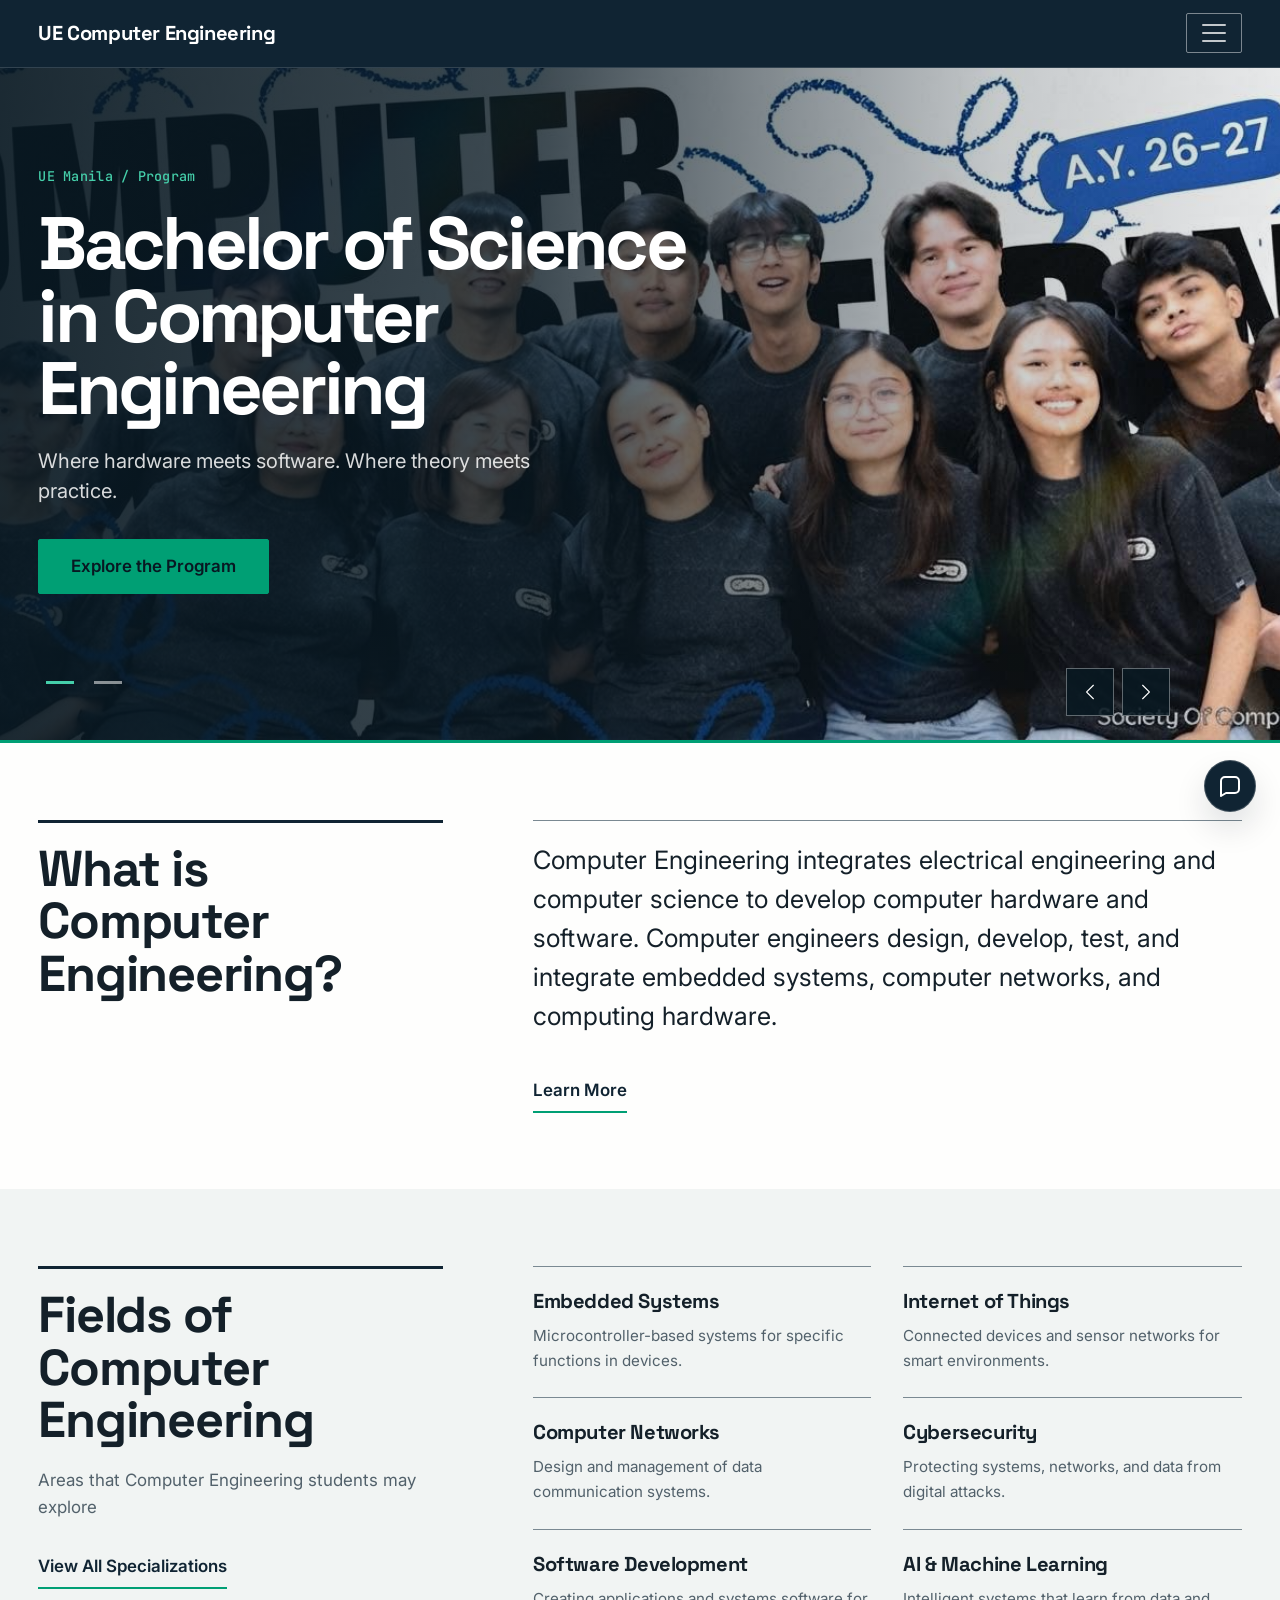
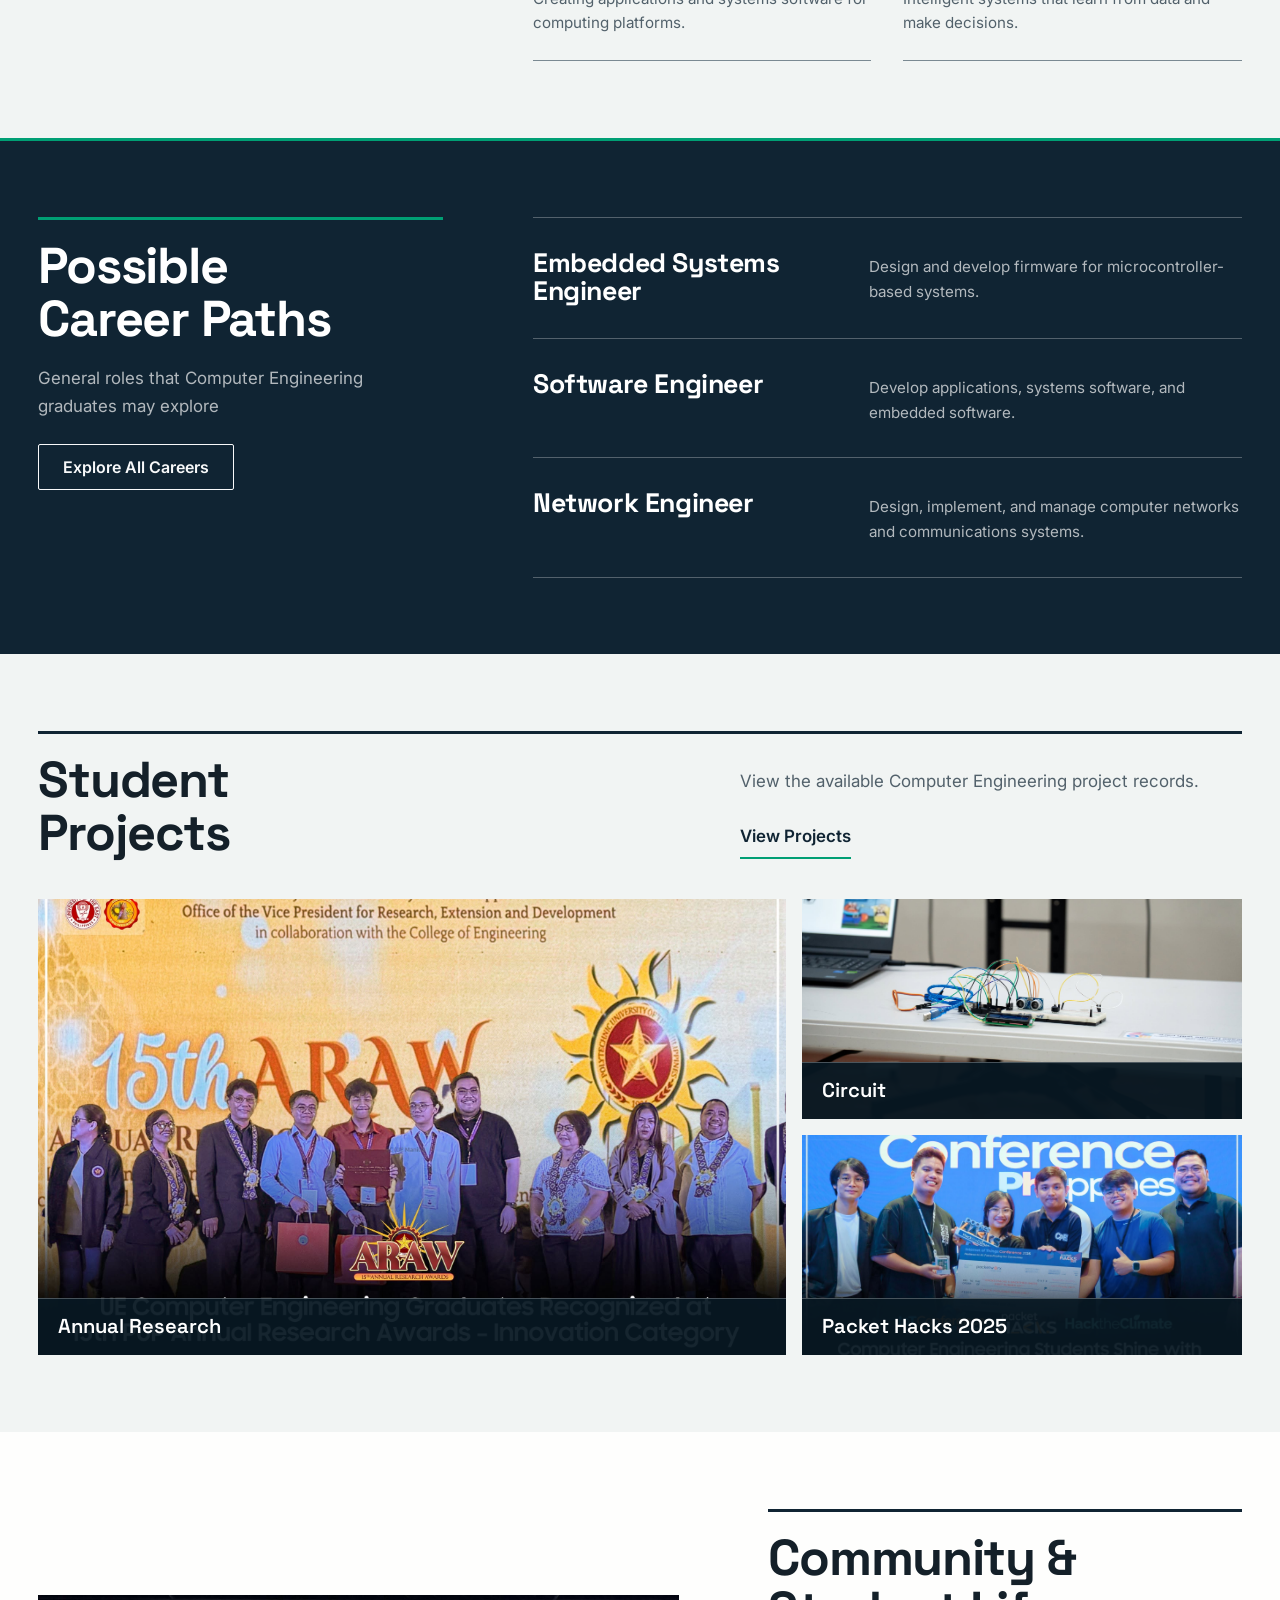
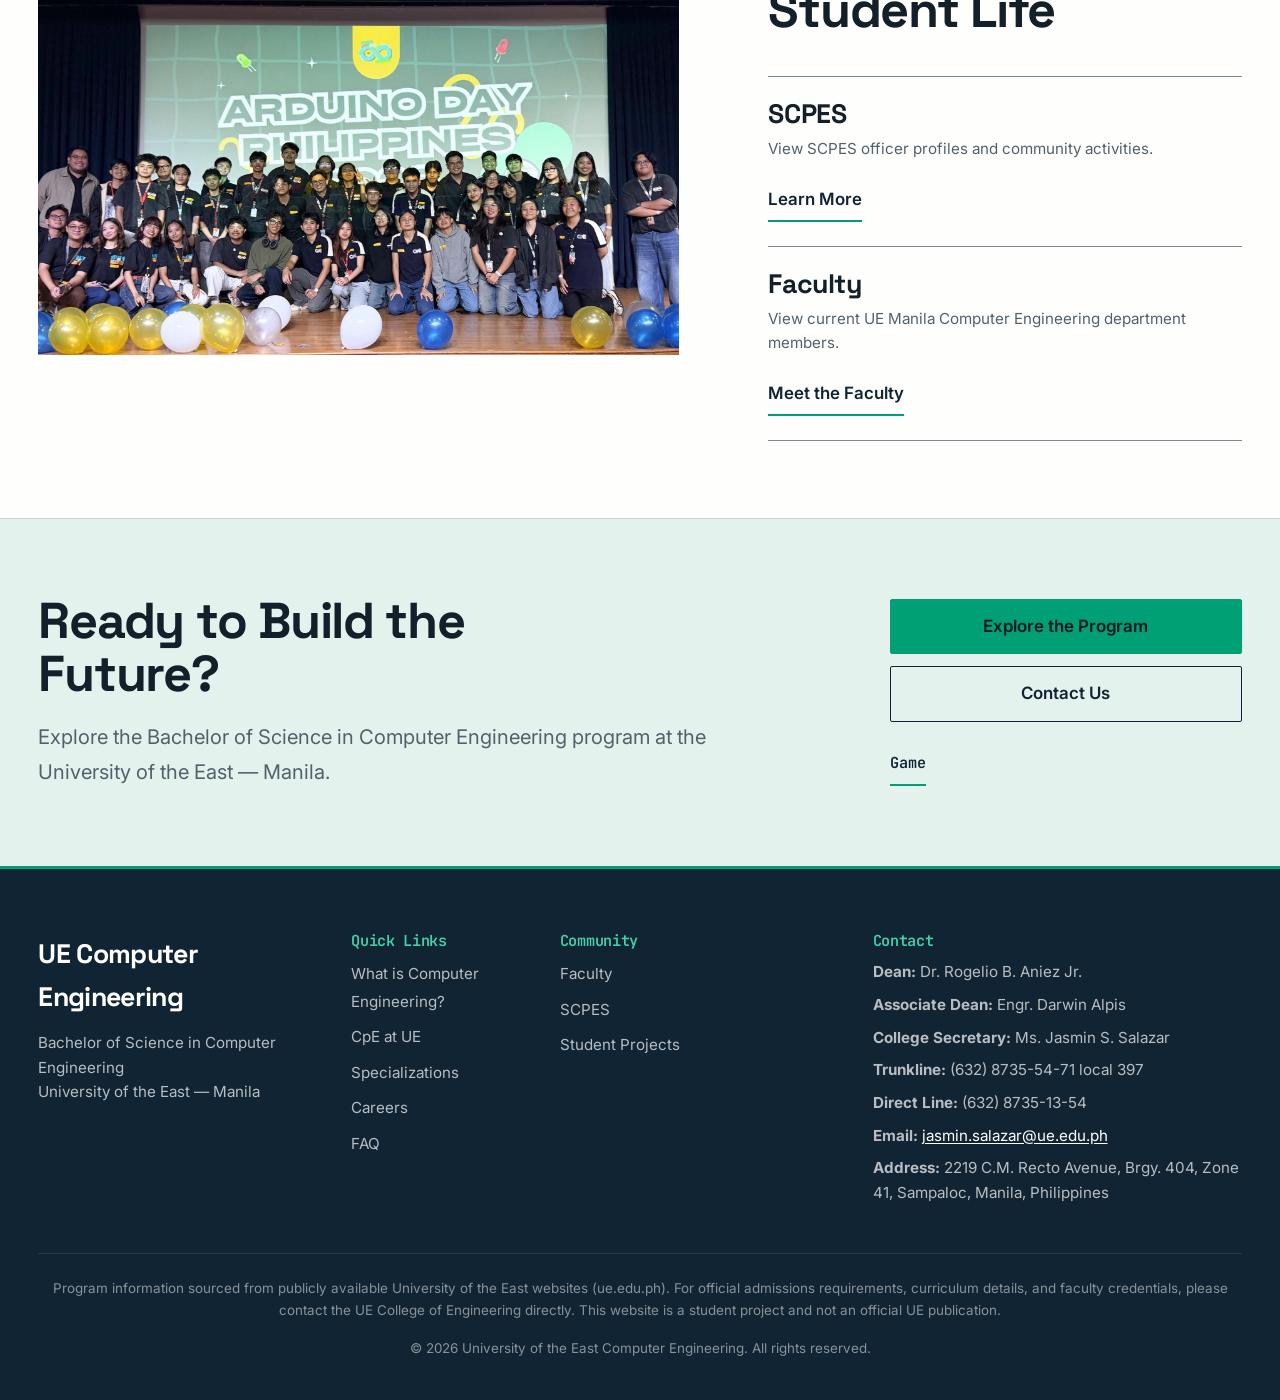
==== index.html @ d3c251cf "redesign homepage and refine visual system" ====
<!DOCTYPE html>
<html lang="en">
<head>
  <meta charset="UTF-8">
  <meta name="viewport" content="width=device-width, initial-scale=1.0">
  <meta name="description" content="Bachelor of Science in Computer Engineering website for the University of the East - Manila" data-i18n="meta.description">
  <title data-i18n="meta.title">UE Manila Computer Engineering</title>
  <link rel="preconnect" href="https://fonts.googleapis.com">
  <link rel="preconnect" href="https://fonts.gstatic.com" crossorigin>
  <link rel="preload" as="style" href="https://fonts.googleapis.com/css2?family=Inter:wght@400;500;600&family=JetBrains+Mono:wght@400;500&family=Space+Grotesk:wght@500;600;700&display=swap" onload="this.onload=null;this.rel='stylesheet'">
  <noscript><link rel="stylesheet" href="https://fonts.googleapis.com/css2?family=Inter:wght@400;500;600&family=JetBrains+Mono:wght@400;500&family=Space+Grotesk:wght@500;600;700&display=swap"></noscript>
  <link href="https://cdn.jsdelivr.net/npm/bootstrap@5.3.3/dist/css/bootstrap.min.css" rel="stylesheet" integrity="sha384-QWTKZyjpPEjISv5WaRU9OFeRpok6YctnYmDr5pNlyT2bRjXh0JMhjY6hW+ALEwIH" crossorigin="anonymous">
  <link rel="stylesheet" href="Assets/css/variables.css">
  <link rel="stylesheet" href="Assets/css/main.css">
  <link rel="stylesheet" href="Assets/css/assistant.css">
</head>
<body class="page-home">
  <a href="#home-overview" class="skip-link" data-i18n="skip.main">Skip to main content</a>

  <!-- Navbar -->
  <nav class="navbar navbar-expand-xxl" aria-label="Main navigation" data-i18n-aria-label="a11y.mainNav">
    <div class="container-custom">
      <a class="navbar-brand" href="index.html" data-i18n="brand.name">UE Computer Engineering</a>

      <button class="navbar-toggler" type="button" data-bs-toggle="collapse" data-bs-target="#navbarNav" aria-controls="navbarNav" aria-expanded="false" aria-label="Toggle navigation" data-i18n-aria-label="a11y.toggleNav">
        <span class="navbar-toggler-icon"></span>
      </button>

      <div class="collapse navbar-collapse" id="navbarNav">
        <button class="navbar-drawer-close" type="button" data-i18n="a11y.closeNav">Close menu</button>
        <ul class="navbar-nav me-auto mb-2 mb-xxl-0">
          <li class="nav-item"><a class="nav-link active" href="index.html" data-i18n="nav.home">Home</a></li>
          <li class="nav-item dropdown">
            <a class="nav-link dropdown-toggle" href="#" role="button" data-bs-toggle="dropdown" aria-expanded="false" data-i18n="nav.about">About CpE</a>
            <ul class="dropdown-menu">
              <li><a class="dropdown-item" href="what-is-cpe.html" data-i18n="nav.whatIs">What is Computer Engineering?</a></li>
              <li><a class="dropdown-item" href="what-is-cpe.html#hardware-software" data-i18n="nav.hardwareSoftware">Hardware &amp; Software</a></li>
              <li><a class="dropdown-item" href="what-is-cpe.html#major-fields" data-i18n="nav.majorFields">Major Fields</a></li>
              <li><a class="dropdown-item" href="what-is-cpe.html#why-matters" data-i18n="nav.whyMatters">Why It Matters</a></li>
            </ul>
          </li>
          <li class="nav-item dropdown">
            <a class="nav-link dropdown-toggle" href="#" role="button" data-bs-toggle="dropdown" aria-expanded="false" data-i18n="nav.cpeAtUe">CpE at UE</a>
            <ul class="dropdown-menu">
              <li><a class="dropdown-item" href="cpe-at-ue.html" data-i18n="nav.overview">Program Overview</a></li>
            </ul>
          </li>
          <li class="nav-item"><a class="nav-link" href="specializations.html" data-i18n="nav.specializations">Specializations</a></li>
          <li class="nav-item"><a class="nav-link" href="careers.html" data-i18n="nav.careers">Careers</a></li>
          <li class="nav-item dropdown">
            <a class="nav-link dropdown-toggle" href="#" role="button" data-bs-toggle="dropdown" aria-expanded="false" data-i18n="nav.community">Community</a>
            <ul class="dropdown-menu">
              <li><a class="dropdown-item" href="faculty.html" data-i18n="nav.faculty">Faculty</a></li>
              <li><a class="dropdown-item" href="scpes.html" data-i18n="nav.scpes">SCPES</a></li>
              <li><a class="dropdown-item" href="projects.html" data-i18n="nav.projects">Student Projects</a></li>
            </ul>
          </li>
          <li class="nav-item"><a class="nav-link" href="faq.html" data-i18n="nav.faq">FAQ</a></li>
          <li class="nav-item"><a class="nav-link" href="contact.html" data-i18n="nav.contact">Contact</a></li>
          <li class="nav-item"><a class="nav-link" href="game.html" data-i18n="nav.game">Game</a></li>
        </ul>

        <div class="dropdown language-selector">
          <button class="btn btn-link nav-link dropdown-toggle" type="button" data-bs-toggle="dropdown" aria-expanded="false" aria-label="Select language" data-i18n-aria-label="a11y.selectLanguage">
            <span data-i18n="lang.current">English</span>
          </button>
          <ul class="dropdown-menu dropdown-menu-end">
            <li><a class="dropdown-item" href="#" data-lang="en" data-i18n="lang.english">English</a></li>
            <li><a class="dropdown-item" href="#" data-lang="fil" data-i18n="lang.filipino">Filipino</a></li>
          </ul>
        </div>
      </div>
    </div>
  </nav>

  <div class="navbar-drawer-backdrop" aria-hidden="true"></div>

  <main id="main-content">
  <!-- Hero Carousel -->
  <section class="hero-carousel" aria-label="Hero carousel" data-i18n-aria-label="a11y.heroCarousel">
    <div id="heroCarousel" class="carousel slide" data-bs-interval="false">
      <div class="carousel-indicators">
        <button type="button" data-bs-target="#heroCarousel" data-bs-slide-to="0" class="active" aria-current="true" aria-label="Slide 1" data-i18n-aria-label="a11y.slide1"></button>
        <button type="button" data-bs-target="#heroCarousel" data-bs-slide-to="1" aria-label="Slide 2" data-i18n-aria-label="a11y.slide2"></button>
      </div>
      <div class="carousel-inner">
        <!-- Slide 1 -->
        <div class="carousel-item active">
          <div class="hero-slide hero-slide-1">
            <div class="carousel-caption">
              <p class="home-hero-label" data-i18n="home.hero.slide1.label">UE Manila / Program</p>
              <h1 data-i18n="hero.slide1.title">Bachelor of Science in Computer Engineering</h1>
              <p class="lead" data-i18n="hero.slide1.tagline">Where hardware meets software. Where theory meets practice.</p>
              <a href="cpe-at-ue.html" class="btn btn-primary btn-lg" data-i18n="hero.slide1.cta">Explore the Program</a>
            </div>
          </div>
        </div>
        <!-- Slide 2 -->
        <div class="carousel-item">
          <div class="hero-slide hero-slide-2">
            <div class="carousel-caption">
              <p class="home-hero-label" data-i18n="home.hero.slide2.label">Student Work / Engineering</p>
              <h2 data-i18n="hero.slide2.title">Design. Build. Innovate.</h2>
              <p class="lead" data-i18n="hero.slide2.tagline">Real projects. Real engineering. Real impact.</p>
              <a href="projects.html" class="btn btn-primary btn-lg" data-i18n="hero.slide2.cta">View Student Work</a>
            </div>
          </div>
        </div>
      </div>
      <button class="carousel-control-prev" type="button" data-bs-target="#heroCarousel" data-bs-slide="prev" aria-label="Previous slide" data-i18n-aria-label="a11y.previousSlide">
        <span class="carousel-control-prev-icon" aria-hidden="true"></span>
      </button>
      <button class="carousel-control-next" type="button" data-bs-target="#heroCarousel" data-bs-slide="next" aria-label="Next slide" data-i18n-aria-label="a11y.nextSlide">
        <span class="carousel-control-next-icon" aria-hidden="true"></span>
      </button>
    </div>
  </section>

    <!-- Introduction -->
    <section class="section home-intro" id="home-overview">
      <div class="container-custom">
        <div class="home-editorial-split">
          <header class="home-section-heading">
            <h2 data-i18n="intro.whatIs.title">What is Computer Engineering?</h2>
          </header>
          <div class="home-intro-copy">
            <p class="lead" data-i18n="intro.whatIs.desc">Computer Engineering integrates electrical engineering and computer science to develop computer hardware and software. Computer engineers design, develop, test, and integrate embedded systems, computer networks, and computing hardware.</p>
            <a href="what-is-cpe.html" class="home-text-link" data-i18n="intro.whatIs.cta">Learn More</a>
          </div>
        </div>
      </div>
    </section>

    <!-- Specializations Preview -->
    <section class="section home-fields section-alt">
      <div class="container-custom">
        <div class="home-editorial-split">
          <header class="home-section-heading">
            <h2 data-i18n="specializations.title">Fields of Computer Engineering</h2>
            <p data-i18n="specializations.subtitle">Areas that Computer Engineering students may explore</p>
            <a href="specializations.html" class="home-text-link" data-i18n="specializations.cta">View All Specializations</a>
          </header>
          <div class="home-field-list">
            <article class="home-field">
              <h3 data-i18n="specializations.item1.title">Embedded Systems</h3>
              <p data-i18n="specializations.item1.desc">Microcontroller-based systems for specific functions in devices.</p>
            </article>
            <article class="home-field">
              <h3 data-i18n="specializations.item2.title">Internet of Things</h3>
              <p data-i18n="specializations.item2.desc">Connected devices and sensor networks for smart environments.</p>
            </article>
            <article class="home-field">
              <h3 data-i18n="specializations.item3.title">Computer Networks</h3>
              <p data-i18n="specializations.item3.desc">Design and management of data communication systems.</p>
            </article>
            <article class="home-field">
              <h3 data-i18n="specializations.item4.title">Cybersecurity</h3>
              <p data-i18n="specializations.item4.desc">Protecting systems, networks, and data from digital attacks.</p>
            </article>
            <article class="home-field">
              <h3 data-i18n="specializations.item5.title">Software Development</h3>
              <p data-i18n="specializations.item5.desc">Creating applications and systems software for computing platforms.</p>
            </article>
            <article class="home-field">
              <h3 data-i18n="specializations.item6.title">AI &amp; Machine Learning</h3>
              <p data-i18n="specializations.item6.desc">Intelligent systems that learn from data and make decisions.</p>
            </article>
          </div>
        </div>
      </div>
    </section>

    <!-- Career Outcomes Preview -->
    <section class="section home-careers">
      <div class="container-custom">
        <div class="home-editorial-split">
          <header class="home-section-heading">
            <h2 data-i18n="careers.title">Possible Career Paths</h2>
            <p data-i18n="careers.subtitle">General roles that Computer Engineering graduates may explore</p>
            <a href="careers.html" class="btn btn-outline-light" data-i18n="careers.cta">Explore All Careers</a>
          </header>
          <div class="home-career-list">
            <article class="home-career">
              <h3 data-i18n="careers.item1.title">Embedded Systems Engineer</h3>
              <p data-i18n="careers.item1.desc">Design and develop firmware for microcontroller-based systems.</p>
            </article>
            <article class="home-career">
              <h3 data-i18n="careers.item2.title">Software Engineer</h3>
              <p data-i18n="careers.item2.desc">Develop applications, systems software, and embedded software.</p>
            </article>
            <article class="home-career">
              <h3 data-i18n="careers.item3.title">Network Engineer</h3>
              <p data-i18n="careers.item3.desc">Design, implement, and manage computer networks and communications systems.</p>
            </article>
          </div>
        </div>
      </div>
    </section>

    <!-- Project Preview -->
    <section class="section home-projects section-alt">
      <div class="container-custom">
        <header class="home-projects-heading">
          <h2 data-i18n="community.projects.title">Student Projects</h2>
          <div>
            <p data-i18n="community.projects.desc">View the available Computer Engineering project records.</p>
            <a href="projects.html" class="home-text-link" data-i18n="community.projects.cta">View Projects</a>
          </div>
        </header>
        <div class="home-project-grid">
          <a class="home-project home-project--lead" href="projects.html">
            <img src="Assets/images/project-and-achievements/annual-research.jpg" alt="" loading="lazy">
            <span data-i18n="projects.annual-research.title">Annual Research</span>
          </a>
          <a class="home-project" href="projects.html">
            <img src="Assets/images/project-and-achievements/circuit.jpg" alt="" loading="lazy">
            <span data-i18n="projects.circuit.title">Circuit</span>
          </a>
          <a class="home-project" href="projects.html">
            <img src="Assets/images/project-and-achievements/packet-hacks-2025.jpg" alt="" loading="lazy">
            <span data-i18n="projects.packet-hacks.title">Packet Hacks 2025</span>
          </a>
        </div>
      </div>
    </section>

    <!-- Community Spotlight -->
    <section class="section home-community">
      <div class="container-custom">
        <div class="home-community-grid">
          <figure class="home-community-image">
            <img src="Assets/images/scpes/arduino-day.jpg" alt="SCPES students at Arduino Day Philippines" loading="lazy" decoding="async">
          </figure>
          <div class="home-community-content">
            <h2 data-i18n="community.title">Community &amp; Student Life</h2>
            <div class="home-community-links">
              <article>
                <h3 data-i18n="community.scpes.title">SCPES</h3>
                <p data-i18n="community.scpes.desc">View SCPES officer profiles and community activities.</p>
                <a href="scpes.html" class="home-text-link" data-i18n="community.scpes.cta">Learn More</a>
              </article>
              <article>
                <h3 data-i18n="community.faculty.title">Faculty</h3>
                <p data-i18n="community.faculty.desc">View current UE Manila Computer Engineering department members.</p>
                <a href="faculty.html" class="home-text-link" data-i18n="community.faculty.cta">Meet the Faculty</a>
              </article>
            </div>
          </div>
        </div>
      </div>
    </section>

    <!-- CTA Banner -->
    <section class="section home-cta">
      <div class="container-custom home-cta-grid">
        <div>
          <h2 data-i18n="cta.title">Ready to Build the Future?</h2>
          <p class="lead" data-i18n="cta.desc">Explore the Bachelor of Science in Computer Engineering program at the University of the East — Manila.</p>
        </div>
        <div class="home-cta-actions">
          <a href="cpe-at-ue.html" class="btn btn-primary btn-lg" data-i18n="cta.program">Explore the Program</a>
          <a href="contact.html" class="btn btn-outline-primary btn-lg" data-i18n="cta.contact">Contact Us</a>
          <a href="game.html" class="home-utility-link" data-i18n="nav.game">Game</a>
        </div>
      </div>
    </section>
  </main>

  <!-- Footer -->
  <footer class="site-footer">
    <div class="container-custom">
      <div class="row g-5">
        <div class="col-lg-3 col-md-6">
          <p class="footer-brand" data-i18n="brand.name">UE Computer Engineering</p>
          <p class="footer-tagline">
            <span data-i18n="footer.tagline">Bachelor of Science in Computer Engineering</span>
            <br>
            <span data-i18n="footer.university">University of the East — Manila</span>
          </p>
        </div>
        <div class="col-lg-2 col-md-6">
          <h2 class="footer-heading" data-i18n="footer.quickLinks">Quick Links</h2>
          <ul class="footer-links">
            <li><a href="what-is-cpe.html" data-i18n="nav.whatIs">What is Computer Engineering?</a></li>
            <li><a href="cpe-at-ue.html" data-i18n="nav.cpeAtUe">CpE at UE</a></li>
            <li><a href="specializations.html" data-i18n="nav.specializations">Specializations</a></li>
            <li><a href="careers.html" data-i18n="nav.careers">Careers</a></li>
            <li><a href="faq.html" data-i18n="nav.faq">FAQ</a></li>
          </ul>
        </div>
        <div class="col-lg-3 col-md-6">
          <h2 class="footer-heading" data-i18n="footer.community">Community</h2>
          <ul class="footer-links">
            <li><a href="faculty.html" data-i18n="nav.faculty">Faculty</a></li>
            <li><a href="scpes.html" data-i18n="nav.scpes">SCPES</a></li>
            <li><a href="projects.html" data-i18n="nav.projects">Student Projects</a></li>
          </ul>
        </div>
        <div class="col-lg-4 col-md-6">
          <h2 class="footer-heading" data-i18n="footer.contact">Contact</h2>
          <address class="footer-contact">
            <p><strong data-i18n="footer.dean">Dean:</strong> Dr. Rogelio B. Aniez Jr.</p>
            <p><strong data-i18n="footer.assocDean">Associate Dean:</strong> Engr. Darwin Alpis</p>
            <p><strong data-i18n="footer.secretary">College Secretary:</strong> Ms. Jasmin S. Salazar</p>
            <p><strong data-i18n="footer.trunkline">Trunkline:</strong> (632) 8735-54-71 local 397</p>
            <p><strong data-i18n="footer.directLine">Direct Line:</strong> (632) 8735-13-54</p>
            <p><strong data-i18n="footer.email">Email:</strong> <a href="mailto:jasmin.salazar@ue.edu.ph">jasmin.salazar@ue.edu.ph</a></p>
            <p><strong data-i18n="footer.address">Address:</strong> 2219 C.M. Recto Avenue, Brgy. 404, Zone 41, Sampaloc, Manila, Philippines</p>
          </address>
        </div>
      </div>
      <div class="footer-bottom">
        <p data-i18n="footer.disclaimer">Program information sourced from publicly available University of the East websites (ue.edu.ph). For official admissions requirements, curriculum details, and faculty credentials, please contact the UE College of Engineering directly. This website is a student project and not an official UE publication.</p>
        <p data-i18n="footer.copyright">&copy; 2026 University of the East Computer Engineering. All rights reserved.</p>
      </div>
    </div>
  </footer>

  <button class="scroll-top" type="button" aria-label="Scroll to top" data-i18n-aria-label="a11y.scrollTop" hidden>
    <svg width="20" height="20" viewBox="0 0 24 24" fill="none" stroke="currentColor" stroke-width="2" stroke-linecap="round" stroke-linejoin="round"><path d="M18 15l-6-6-6 6"/></svg>
  </button>

  <script src="https://cdn.jsdelivr.net/npm/bootstrap@5.3.3/dist/js/bootstrap.bundle.min.js" integrity="sha384-YvpcrYf0tY3lHB60NNkmXc5s9fDVZLESaAA55NDzOxhy9GkcIdslK1eN7N6jIeHz" crossorigin="anonymous"></script>
  <script src="Assets/js/i18n.js"></script>
  <script src="Assets/js/assistant.js"></script>
  <script src="Assets/js/navbar.js"></script>
  <script src="Assets/js/main.js"></script>
</body>
</html>
---- Assets/css/variables.css ----
/* ==========================================================================
   UE Computer Engineering — Design Tokens
   ========================================================================== */

/* --- Color Palette ------------------------------------------------------- */
:root {
  /* Primary — institutional navy */
  --color-primary: #102433;
  --color-primary-deep: #081822;
  --color-primary-light: #1D3544;

  /* Accent — engineering green */
  --color-accent: #009F74;
  --color-accent-hover: #00AD7D;
  --color-accent-text: #006B4D;
  --color-accent-soft: #E3F2ED;
  --color-accent-on-dark: #45CFAA;
  --color-accent-focus: rgba(0, 159, 116, 0.32);

  /* Secondary — Slate (professional neutral) */
  --color-secondary: #52626D;

  /* Surfaces */
  --color-surface: #FEFEFD;
  --color-surface-alt: #F1F4F3;

  /* Text */
  --color-text: #142029;
  --color-text-muted: #52616B;
  --color-text-on-primary: #FFFFFF;

  /* Borders & Dividers */
  --color-border: #CAD2D6;
  --color-border-strong: #7A8992;
  --color-border-focus: #009F74;

  /* Semantic */
  --color-error: #B82626;
  --color-success: #047A57;
  --color-warning: #D97706;

  /* --- Typography -------------------------------------------------------- */
  --font-display: 'Space Grotesk', system-ui, sans-serif;
  --font-body: 'Inter', system-ui, sans-serif;
  --font-mono: 'JetBrains Mono', monospace;

  /* Fluid type scale (clamp) */
  --fs-300: clamp(0.75rem, 0.72rem + 0.15vw, 0.875rem);   /* Caption */
  --fs-400: clamp(0.875rem, 0.85rem + 0.125vw, 1rem);      /* Small */
  --fs-500: clamp(1rem, 0.98rem + 0.1vw, 1.0625rem);       /* Body */
  --fs-600: clamp(1.125rem, 1.08rem + 0.225vw, 1.3125rem); /* Lead */
  --fs-700: clamp(1.375rem, 1.27rem + 0.5vw, 1.75rem);     /* H4 / Card title */
  --fs-800: clamp(1.75rem, 1.55rem + 1vw, 2.5rem);         /* H3 / Section */
  --fs-900: clamp(2.25rem, 1.95rem + 1.5vw, 3.75rem);      /* H2 / Page title */
  --fs-1000: clamp(2.75rem, 2.2rem + 2.75vw, 5.5rem);      /* H1 / Hero */

  /* Font weights */
  --fw-regular: 400;
  --fw-medium: 500;
  --fw-semibold: 600;
  --fw-bold: 700;

  /* Line heights */
  --lh-tight: 1.04;
  --lh-snug: 1.18;
  --lh-normal: 1.3;
  --lh-relaxed: 1.62;
  --lh-loose: 1.7;

  /* --- Spacing ----------------------------------------------------------- */
  --space-1: 0.25rem;
  --space-2: 0.5rem;
  --space-3: 0.75rem;
  --space-4: 1rem;
  --space-5: 1.25rem;
  --space-6: 1.5rem;
  --space-8: 2rem;
  --space-10: 2.5rem;
  --space-12: 3rem;
  --space-16: 4rem;
  --space-20: 5rem;

  /* --- Border Radius ----------------------------------------------------- */
  --radius-sm: 2px;
  --radius-md: 4px;
  --radius-lg: 8px;
  --radius-full: 9999px;

  /* --- Shadows ----------------------------------------------------------- */
  --shadow-sm: 0 1px 2px rgba(8, 24, 34, 0.05);
  --shadow-md: 0 6px 18px rgba(8, 24, 34, 0.09);
  --shadow-lg: 0 16px 32px rgba(8, 24, 34, 0.12);

  /* --- Transitions ------------------------------------------------------- */
  --transition-fast: 150ms ease;
  --transition-base: 250ms ease;

  /* --- Layout ------------------------------------------------------------ */
  --container-max: 1280px;
  --content-measure: 72ch;
  --layout-gutter: clamp(1rem, 3vw, 2.5rem);
  --section-space: clamp(3.5rem, 6vw, 6rem);
  --header-height: 68px;

  /* --- Hero -------------------------------------------------------------- */
  --hero-overlay: linear-gradient(90deg, rgba(8, 24, 34, 0.88) 0%, rgba(8, 24, 34, 0.68) 48%, rgba(8, 24, 34, 0.3) 100%);

  /* --- Z-index ----------------------------------------------------------- */
  --z-dropdown: 1000;
  --z-sticky: 1020;
  --z-modal: 1050;
  --z-toast: 1080;
}

/* --- Bootstrap CSS Variable Overrides ------------------------------------ */
:root {
  /* Primary button = accent green with dark text */
  --bs-primary: var(--color-accent);
  --bs-primary-rgb: 0, 159, 116;
  --bs-btn-primary-bg: var(--color-accent);
  --bs-btn-primary-border: var(--color-accent);
  --bs-btn-primary-color: var(--color-primary-deep);
  --bs-btn-primary-hover-bg: var(--color-accent-hover);
  --bs-btn-primary-hover-border: var(--color-accent-hover);
  --bs-btn-primary-active-bg: #006B4D;
  --bs-btn-primary-active-border: #006B4D;
  --bs-btn-primary-focus-shadow: 0 0 0 0.25rem var(--color-accent-focus);

  /* Outline primary */
  --bs-btn-outline-primary-color: var(--color-accent-text);
  --bs-btn-outline-primary-border: var(--color-accent);
  --bs-btn-outline-primary-hover-bg: var(--color-accent);
  --bs-btn-outline-primary-hover-color: var(--color-primary);

  /* Links = dark text with underline, hover = accent */
  --bs-link-color: var(--color-text);
  --bs-link-hover-color: var(--color-accent-text);
  --bs-link-underline-offset: 2px;

  /* Body */
  --bs-body-bg: var(--color-surface);
  --bs-body-color: var(--color-text);
  --bs-body-font-family: var(--font-body);
  --bs-body-line-height: var(--lh-relaxed);

  /* Headings */
  --bs-headings-font-family: var(--font-display);
  --bs-headings-font-weight: var(--fw-bold);
  --bs-headings-line-height: var(--lh-tight);
  --bs-headings-color: var(--color-text);

  /* Border */
  --bs-border-color: var(--color-border);
  --bs-border-radius: var(--radius-md);
  --bs-border-radius-lg: var(--radius-lg);
  --bs-border-radius-sm: var(--radius-sm);

  /* Focus */
  --bs-focus-ring-color: var(--color-accent-focus);
  --bs-focus-ring-width: 3px;

  /* Card */
  --bs-card-bg: var(--color-surface);
  --bs-card-border-color: var(--color-border);
  --bs-card-border-radius: var(--radius-lg);
  --bs-card-box-shadow: var(--shadow-sm);

  /* Navbar */
  --bs-navbar-padding-y: 0.75rem;
  --bs-navbar-padding-x: 1.5rem;
  --bs-navbar-color: var(--color-text-on-primary);
  --bs-navbar-hover-color: rgba(255, 255, 255, 0.75);
  --bs-navbar-active-color: var(--color-text-on-primary);
  --bs-navbar-brand-color: var(--color-text-on-primary);
  --bs-navbar-brand-hover-color: var(--color-text-on-primary);

  /* Form */
  --bs-input-bg: var(--color-surface);
  --bs-input-border-color: var(--color-border-strong);
  --bs-input-color: var(--color-text);
  --bs-input-focus-bg: var(--color-surface);
  --bs-input-focus-border-color: var(--color-accent);
  --bs-input-focus-box-shadow: 0 0 0 0.25rem var(--color-accent-focus);

  /* Badge */
  --bs-badge-padding-x: 0.625rem;
  --bs-badge-padding-y: 0.25rem;
  --bs-badge-font-size: 0.75em;
  --bs-badge-border-radius: var(--radius-full);

  /* Dropdown */
  --bs-dropdown-bg: var(--color-surface);
  --bs-dropdown-border-color: var(--color-border);
  --bs-dropdown-link-hover-bg: var(--color-surface-alt);
  --bs-dropdown-link-hover-color: var(--color-text);
}

/* --- Dark mode (optional, not implemented) ------------------------------- */
/* @media (prefers-color-scheme: dark) {
  :root {
    --color-surface: #0F1720;
    --color-surface-alt: #1B2A3A;
    --color-text: #F0F2F5;
    --color-text-muted: #8A9BA8;
    --color-border: #2A3A4A;
  }
} */
---- Assets/css/main.css ----
/* ==========================================================================
   UE Computer Engineering — Main Styles
   ========================================================================== */

/* --- Reset & Base -------------------------------------------------------- */
*, *::before, *::after {
  box-sizing: border-box;
}

html {
  scroll-behavior: smooth;
}

main [id] { scroll-margin-top: calc(var(--header-height) + var(--space-4)); }

@media (prefers-reduced-motion: reduce) {
  html { scroll-behavior: auto; }
  *, *::before, *::after {
    animation-duration: 0.01ms !important;
    animation-iteration-count: 1 !important;
    transition-duration: 0.01ms !important;
  }
}

body {
  margin: 0;
  font-family: var(--font-body);
  font-size: var(--fs-500);
  line-height: var(--lh-relaxed);
  color: var(--color-text);
  background-color: var(--color-surface);
  -webkit-font-smoothing: antialiased;
  -moz-osx-font-smoothing: grayscale;
}

/* --- Typography ---------------------------------------------------------- */
h1, h2, h3, h4, h5, h6 {
  margin-top: 0;
  margin-bottom: var(--space-4);
  font-family: var(--font-display);
  font-weight: var(--fw-bold);
  line-height: var(--lh-tight);
  color: var(--color-text);
}

h1 { font-size: var(--fs-1000); letter-spacing: -0.02em; }
h2 { font-size: var(--fs-900); letter-spacing: -0.025em; }
h3 { font-size: var(--fs-800); letter-spacing: -0.015em; }
h4 { font-size: var(--fs-700); font-weight: var(--fw-semibold); }
h5 { font-size: var(--fs-600); font-weight: var(--fw-semibold); }
h6 { font-size: var(--fs-500); font-weight: var(--fw-semibold); }

.lead {
  font-size: var(--fs-600);
  font-weight: var(--fw-regular);
  line-height: var(--lh-loose);
  color: var(--color-text-muted);
}

p { margin-top: 0; margin-bottom: var(--space-4); }

.small, small { font-size: var(--fs-300); line-height: var(--lh-normal); }

a {
  color: var(--bs-link-color);
  text-decoration: underline;
  text-underline-offset: var(--bs-link-underline-offset);
  transition: color var(--transition-fast);
}
a:hover { color: var(--bs-link-hover-color); }

code, kbd, pre, samp {
  font-family: var(--font-mono);
  font-size: 0.9em;
}

code {
  background-color: var(--color-surface-alt);
  padding: 0.125rem 0.375rem;
  border-radius: var(--radius-sm);
}

pre {
  background-color: var(--color-primary);
  color: var(--color-text-on-primary);
  padding: var(--space-4);
  border-radius: var(--radius-md);
  overflow-x: auto;
  margin-bottom: var(--space-4);
}
pre code { background: none; padding: 0; }

/* --- Layout Utilities ---------------------------------------------------- */
.container-custom {
  max-width: var(--container-max);
  margin: 0 auto;
  padding: 0 var(--layout-gutter);
}

.section {
  padding: var(--section-space) 0;
}

.section-alt {
  background-color: var(--color-surface-alt);
}

@media (max-width: 991.98px) {
  main .row.g-5 {
    --bs-gutter-x: min(3rem, calc(var(--layout-gutter) + var(--layout-gutter)));
  }
}

/* --- Focus Visible ------------------------------------------------------- */
:focus:not(:focus-visible) { outline: none; }
:focus-visible {
  outline: 3px solid var(--color-border-focus);
  outline-offset: 2px;
  box-shadow: 0 0 0 5px var(--color-surface);
}

/* --- Skip Link ----------------------------------------------------------- */
.skip-link {
  position: absolute;
  top: -100%;
  left: var(--space-4);
  padding: var(--space-2) var(--space-4);
  background: var(--color-primary);
  color: var(--color-text-on-primary);
  font-weight: var(--fw-medium);
  border-radius: var(--radius-sm);
  z-index: 9999;
  transition: top var(--transition-fast);
}
.skip-link:focus { top: var(--space-4); }

/* --- Buttons (Bootstrap overrides) -------------------------------------- */
.btn {
  font-weight: var(--fw-semibold);
  letter-spacing: 0;
  border-width: 1px;
  border-radius: var(--radius-sm);
  padding: 0.625rem 1.5rem;
  transition: color var(--transition-fast), background-color var(--transition-fast), border-color var(--transition-fast);
}

.btn-primary {
  background-color: var(--color-accent);
  border-color: var(--color-accent);
  color: var(--color-primary-deep);
}
.btn-primary:hover,
.btn-primary:focus,
.btn-primary:active {
  background-color: var(--color-accent-hover);
  border-color: var(--color-accent-hover);
  color: var(--color-primary-deep);
}
.btn-primary:focus-visible {
  box-shadow: 0 0 0 3px var(--color-accent-focus);
}

.btn-outline-primary {
  color: var(--color-primary);
  border-color: var(--color-primary);
}
.btn-outline-primary:hover {
  background-color: var(--color-primary);
  color: var(--color-text-on-primary);
  border-color: var(--color-primary);
}

.btn-lg { padding: 0.875rem 2rem; font-size: var(--fs-500); }
.btn-sm { padding: 0.375rem 1rem; font-size: var(--fs-400); }

/* --- Cards --------------------------------------------------------------- */
.card {
  border: 1px solid var(--color-border);
  border-radius: var(--radius-md);
  background: var(--color-surface);
  box-shadow: none;
  transition: border-color var(--transition-fast);
  overflow: hidden;
}

.card:hover {
  border-color: var(--color-border-strong);
}

.card-body { padding: var(--space-6); }

.card-title {
  margin-bottom: var(--space-3);
  font-size: var(--fs-700);
  font-weight: var(--fw-semibold);
}

.card-text {
  font-size: var(--fs-500);
  color: var(--color-text-muted);
  margin-bottom: 0;
}

/* --- Badges -------------------------------------------------------------- */
.badge {
  font-weight: var(--fw-medium);
  letter-spacing: 0.01em;
  border-radius: var(--radius-full);
}

.badge-primary {
  background-color: var(--color-accent);
  color: var(--color-primary);
}

.badge-secondary {
  background-color: var(--color-secondary);
  color: var(--color-text-on-primary);
}

/* --- Navbar -------------------------------------------------------------- */
.navbar {
  position: sticky;
  top: 0;
  z-index: var(--z-sticky);
  height: var(--header-height);
  background-color: var(--color-primary) !important;
  border-bottom: 1px solid rgba(255, 255, 255, 0.14);
  padding-top: var(--bs-navbar-padding-y);
  padding-bottom: var(--bs-navbar-padding-y);
  transition: box-shadow var(--transition-base), background-color var(--transition-base);
}

.navbar.scrolled {
  box-shadow: var(--shadow-md);
}

.navbar > .container-custom {
  display: flex;
  flex-wrap: inherit;
  align-items: center;
  justify-content: space-between;
  width: 100%;
}

.navbar-brand {
  font-family: var(--font-display);
  font-weight: var(--fw-bold);
  font-size: var(--fs-600);
  letter-spacing: -0.02em;
  color: var(--color-text-on-primary) !important;
  text-decoration: none;
}

.navbar-brand:hover { color: var(--color-text-on-primary) !important; }

.navbar-toggler {
  border-color: rgba(255, 255, 255, 0.45);
  border-radius: var(--radius-sm);
}
.navbar-toggler:focus-visible {
  outline: 3px solid var(--color-accent-on-dark);
  outline-offset: 3px;
  box-shadow: none;
}
.navbar-toggler-icon { filter: invert(1) grayscale(1) brightness(2); }

.navbar-drawer-close { display: none; }

@media (max-width: 575.98px) {
  .navbar-brand {
    max-width: calc(100% - 64px);
    overflow: hidden;
    font-size: var(--fs-500);
    text-overflow: ellipsis;
    white-space: nowrap;
  }
}

.navbar-nav .nav-link {
  color: var(--color-text-on-primary);
  font-weight: var(--fw-medium);
  font-size: var(--fs-400);
  padding: var(--space-2) var(--space-3) !important;
  border-bottom: 3px solid transparent;
  transition: color var(--transition-fast), border-color var(--transition-fast);
}

.navbar-nav .nav-link:hover,
.navbar-nav .nav-link:focus {
  color: rgba(255, 255, 255, 0.75);
}

.navbar-nav .nav-link.active {
  color: var(--color-text-on-primary);
  border-bottom-color: var(--color-accent);
}

/* Language selector in navbar */
.language-selector .btn-link {
  color: var(--color-text-on-primary);
  padding: var(--space-2) var(--space-3) !important;
}

.language-selector .dropdown-menu {
  border: 1px solid var(--color-border);
  border-radius: var(--radius-sm);
  box-shadow: var(--shadow-md);
  margin-top: var(--space-2);
}

.language-selector .dropdown-item {
  color: var(--color-text);
  font-weight: var(--fw-medium);
  padding: var(--space-2) var(--space-4);
}

.language-selector .dropdown-item:hover,
.language-selector .dropdown-item:focus {
  background-color: var(--color-surface-alt);
  color: var(--color-text);
}

.language-selector .dropdown-item.active {
  background-color: transparent;
  color: var(--color-accent-text);
}

/* Mobile drawer */
@media (max-width: 1399.98px) {
  .navbar-drawer-close {
    display: block;
    margin: 0 0 var(--space-4) auto;
    padding: var(--space-2) var(--space-3);
    border: 1px solid var(--color-border);
    border-radius: var(--radius-md);
    background: var(--color-surface);
    color: var(--color-text);
    font-weight: var(--fw-medium);
  }

  .navbar-collapse {
    position: fixed;
    top: 0;
    right: 0;
    bottom: 0;
    width: 320px;
    max-width: 88vw;
    background: var(--color-surface);
    padding: var(--space-8) var(--space-6) var(--space-6);
    overflow-y: auto;
    transform: translateX(100%);
    transition: transform var(--transition-base);
    z-index: var(--z-sticky);
    box-shadow: var(--shadow-lg);
  }

  .navbar-collapse.show {
    transform: translateX(0);
  }

  .navbar-nav {
    flex-direction: column;
    align-items: stretch;
  }

  .navbar-nav .nav-link {
    color: var(--color-text);
    border-bottom: 1px solid var(--color-border);
    padding: var(--space-3) var(--space-2) !important;
    font-size: var(--fs-500);
  }

  .navbar-nav .nav-link.active {
    border-bottom-color: var(--color-accent);
    color: var(--color-accent-text);
  }

  .navbar-nav .dropdown-menu {
    position: static;
    border: none;
    background: var(--color-surface-alt);
    border-radius: var(--radius-sm);
    margin: var(--space-2) 0;
    box-shadow: none;
  }

  .language-selector .btn-link {
    color: var(--color-text);
  }
}

/* Drawer backdrop */
.navbar-drawer-backdrop {
  position: fixed;
  inset: 0;
  background: rgba(8, 24, 34, 0.58);
  opacity: 0;
  visibility: hidden;
  transition: opacity var(--transition-base), visibility var(--transition-base);
  z-index: calc(var(--z-sticky) - 1);
}

.navbar-drawer-backdrop.show {
  opacity: 1;
  visibility: visible;
}

/* --- Hero Carousel ------------------------------------------------------- */
.hero-carousel {
  --hero-min-height: 500px;
  --carousel-control-width: 48px;
  position: relative;
  min-height: var(--hero-min-height);
  overflow: hidden;
}

.hero-carousel--compact {
  --hero-min-height: max(300px, 40vh);
}

@media (max-width: 767.98px) {
  .hero-carousel {
    --hero-min-height: 400px;
  }

  .hero-carousel--compact {
    --hero-min-height: max(300px, 40vh);
  }
}

.hero-carousel > .carousel,
.hero-carousel .carousel-inner,
.hero-carousel .carousel-item,
.hero-carousel .hero-slide {
  min-height: var(--hero-min-height);
}

.hero-slide {
  position: relative;
  display: flex;
  align-items: center;
  background-size: cover;
  background-position: center;
  background-repeat: no-repeat;
}

.hero-slide::before {
  content: '';
  position: absolute;
  inset: 0;
  background: var(--hero-overlay);
  pointer-events: none;
  z-index: 1;
}

.hero-slide-1 {
  background-image: url('../images/hero/hero.jpg');
  background-position: center 40%;
}

.hero-slide-2 {
  background-image: url('../images/hero/hero2.jpg');
  background-position: center bottom;
}

.hero-slide-2::before {
  background: linear-gradient(90deg, rgba(8, 24, 34, 0.94) 0%, rgba(8, 24, 34, 0.76) 62%, rgba(8, 24, 34, 0.42) 100%);
}

.hero-slide-3 {
  background-image: url('../images/hero/hero3.jpg');
  background-position: center 24%;
}

.hero-slide--scpes {
  background-image: url('../images/scpes/thanksgiving-2025.jpg');
  background-position: center 42%;
}

.hero-slide .carousel-caption {
  position: relative;
  inset: auto;
  z-index: 2;
  display: flex;
  flex-direction: column;
  justify-content: center;
  align-items: flex-start;
  width: 100%;
  max-width: var(--container-max);
  margin: 0 auto;
  padding: var(--space-12) var(--space-4);
  text-align: left;
  color: var(--color-text-on-primary);
}

.hero-carousel > .carousel .carousel-caption {
  padding: var(--space-16) calc(var(--carousel-control-width) + var(--space-4));
}

@media (min-width: 768px) {
  .hero-slide .carousel-caption {
    padding-right: var(--space-6);
    padding-left: var(--space-6);
  }

  .hero-carousel > .carousel .carousel-caption {
    padding-right: calc(var(--carousel-control-width) + var(--space-6));
    padding-left: calc(var(--carousel-control-width) + var(--space-6));
  }
}

.hero-slide .carousel-caption h1,
.hero-slide .carousel-caption h2 {
  font-size: var(--fs-900);
  font-weight: var(--fw-bold);
  line-height: var(--lh-snug);
  margin-bottom: var(--space-4);
  color: var(--color-text-on-primary);
}

.hero-slide .carousel-caption .lead {
  font-size: var(--fs-500);
  line-height: var(--lh-loose);
  margin-bottom: var(--space-6);
  max-width: 560px;
  color: rgba(255, 255, 255, 0.9);
}

@media (min-width: 768px) {
  .hero-slide .carousel-caption .lead {
    font-size: var(--fs-600);
  }
}

.hero-slide .btn { margin-right: var(--space-3); }

/* Carousel controls */
.carousel-control-prev,
.carousel-control-next {
  top: 0;
  bottom: auto;
  width: var(--carousel-control-width);
  height: var(--hero-min-height);
  opacity: 0.6;
  z-index: 3;
  transition: opacity var(--transition-fast);
}

.carousel-control-prev:hover,
.carousel-control-next:hover { opacity: 1; }

.carousel-control-prev-icon,
.carousel-control-next-icon {
  background-size: 24px;
  filter: drop-shadow(0 2px 4px rgba(0, 0, 0, 0.3));
}

.carousel-indicators {
  bottom: var(--space-6);
  z-index: 3;
}

.carousel-indicators button {
  width: 10px;
  height: 10px;
  border-radius: 50%;
  border: none;
  background-color: rgba(255, 255, 255, 0.5);
  margin: 0 var(--space-2);
  transition: all var(--transition-fast);
}

.carousel-indicators button.active {
  background-color: var(--color-text-on-primary);
  transform: scale(1.2);
}

/* --- Footer -------------------------------------------------------------- */
.site-footer {
  background-color: var(--color-primary);
  color: var(--color-text-on-primary);
  padding: var(--space-16) 0 var(--space-6);
  border-top: 3px solid var(--color-accent);
}

.footer-brand {
  font-family: var(--font-display);
  font-weight: var(--fw-bold);
  font-size: var(--fs-700);
  letter-spacing: -0.025em;
  margin-bottom: var(--space-3);
}

.footer-tagline {
  color: rgba(255, 255, 255, 0.7);
  font-size: var(--fs-400);
  margin-bottom: var(--space-4);
}

.footer-heading {
  font-size: var(--fs-400);
  font-weight: var(--fw-semibold);
  font-family: var(--font-mono);
  letter-spacing: -0.02em;
  color: var(--color-accent-on-dark);
  margin-bottom: var(--space-3);
}

.footer-links { list-style: none; padding: 0; margin: 0; }

.footer-links li { margin-bottom: var(--space-2); }

.footer-links a {
  color: rgba(255, 255, 255, 0.7);
  text-decoration: none;
  font-size: var(--fs-400);
  transition: color var(--transition-fast);
}

.footer-links a:hover { color: var(--color-accent-on-dark); text-decoration: underline; }

.footer-contact p {
  margin-bottom: var(--space-2);
  font-size: var(--fs-400);
  color: rgba(255, 255, 255, 0.7);
  overflow-wrap: anywhere;
}

.footer-contact a { color: var(--color-text-on-primary); }
.footer-contact a:hover { color: var(--color-accent-on-dark); }

.footer-social { list-style: none; padding: 0; margin: var(--space-4) 0 0; display: flex; gap: var(--space-3); }

.footer-social a {
  display: flex;
  align-items: center;
  justify-content: center;
  width: 40px;
  height: 40px;
  border: 1px solid rgba(255, 255, 255, 0.2);
  border-radius: 50%;
  color: var(--color-text-on-primary);
  transition: all var(--transition-fast);
}

.footer-social a:hover {
  background-color: var(--color-accent);
  border-color: var(--color-accent);
  color: var(--color-primary);
  text-decoration: none;
}

.footer-bottom {
  border-top: 1px solid rgba(255, 255, 255, 0.1);
  margin-top: var(--space-8);
  padding-top: var(--space-6);
  font-size: var(--fs-300);
  color: rgba(255, 255, 255, 0.5);
  text-align: center;
}

/* --- Scroll to Top ------------------------------------------------------- */
.scroll-top {
  position: fixed;
  bottom: var(--space-6);
  right: var(--space-6);
  width: 48px;
  height: 48px;
  background-color: var(--color-primary);
  color: var(--color-text-on-primary);
  border: none;
  border-radius: 50%;
  display: flex;
  align-items: center;
  justify-content: center;
  opacity: 0;
  visibility: hidden;
  transform: translateY(16px);
  transition: all var(--transition-base);
  z-index: var(--z-toast);
  box-shadow: var(--shadow-md);
}

.scroll-top:hover {
  background-color: var(--color-accent);
  color: var(--color-primary);
  transform: translateY(0);
}

.scroll-top.show {
  opacity: 1;
  visibility: visible;
  transform: translateY(0);
}

/* --- Placeholder Styles -------------------------------------------------- */
.placeholder-notice {
  text-align: center;
  padding: var(--space-8);
  color: var(--color-text-muted);
  font-size: var(--fs-500);
}

.photo-badge,
.photo-placeholder-badge {
  position: absolute;
  inset: 0;
  display: flex;
  align-items: center;
  justify-content: center;
  background: rgba(13, 27, 42, 0.6);
  color: var(--color-text-on-primary);
  font-size: var(--fs-400);
  font-weight: var(--fw-medium);
  opacity: 1;
  transition: opacity var(--transition-fast);
  border-radius: var(--radius-md);
}

.faculty-photo-wrapper:hover .photo-badge,
.faculty-photo-wrapper:hover .photo-placeholder-badge { opacity: 1; }

.project-placeholder,
.event-placeholder {
  color: var(--color-text-muted);
  font-style: italic;
  padding: var(--space-4);
  text-align: center;
}

/* --- Forms --------------------------------------------------------------- */
.form-label {
  font-weight: var(--fw-medium);
  font-size: var(--fs-400);
  margin-bottom: var(--space-2);
  color: var(--color-text);
}

.form-control,
.form-select {
  border-radius: var(--radius-md);
  border: 1px solid var(--color-border-strong);
  padding: 0.625rem 0.875rem;
  font-size: var(--fs-500);
  transition: border-color var(--transition-fast), box-shadow var(--transition-fast);
}

.form-control:focus,
.form-select:focus {
  border-color: var(--color-accent);
  box-shadow: 0 0 0 0.25rem var(--color-accent-focus);
}

.form-control::placeholder {
  color: var(--color-text-muted);
  opacity: 0.7;
}

.form-text {
  font-size: var(--fs-300);
  color: var(--color-text-muted);
  margin-top: var(--space-1);
}

/* --- Tables -------------------------------------------------------------- */
.table {
  font-size: var(--fs-400);
}

.table thead th {
  font-weight: var(--fw-semibold);
  color: var(--color-text);
  border-bottom: 2px solid var(--color-border);
  background-color: var(--color-surface-alt);
  padding: var(--space-3) var(--space-4);
}

.table td {
  padding: var(--space-3) var(--space-4);
  border-bottom: 1px solid var(--color-border);
  vertical-align: middle;
}

.table tbody tr:hover { background-color: var(--color-surface-alt); }

.table-responsive { margin-bottom: var(--space-4); }

/* --- Accordion (FAQ) ----------------------------------------------------- */
.accordion-button {
  font-weight: var(--fw-semibold);
  font-size: var(--fs-500);
  color: var(--color-text);
  background-color: var(--color-surface);
  padding: var(--space-4) var(--space-5);
}

.accordion-button:not(.collapsed) {
  color: var(--color-accent-text);
  background-color: var(--color-surface-alt);
  box-shadow: inset 0 -1px 0 var(--color-border);
}

.accordion-button:focus {
  box-shadow: 0 0 0 0.25rem var(--color-accent-focus);
  border-color: var(--color-accent);
}

.accordion-button::after {
  background-image: url("data:image/svg+xml,%3csvg xmlns='http://www.w3.org/2000/svg' viewBox='0 0 16 16' fill='%235A6B7A'%3e%3cpath d='M1.646 4.646a.5.5 0 0 1 .708 0L8 10.293l5.646-5.647a.5.5 0 0 1 .708.708l-6 6a.5.5 0 0 1-.708 0l-6-6a.5.5 0 0 1 0-.708z'/%3e%3c/svg%3e");
}

.accordion-button:not(.collapsed)::after {
  background-image: url("data:image/svg+xml,%3csvg xmlns='http://www.w3.org/2000/svg' viewBox='0 0 16 16' fill='%2300A878'%3e%3cpath d='M1.646 4.646a.5.5 0 0 1 .708 0L8 10.293l5.646-5.647a.5.5 0 0 1 .708.708l-6 6a.5.5 0 0 1-.708 0l-6-6a.5.5 0 0 1 0-.708z'/%3e%3c/svg%3e");
}

.accordion-body {
  padding: var(--space-4) var(--space-5);
  font-size: var(--fs-500);
  line-height: var(--lh-relaxed);
  color: var(--color-text-muted);
}

.accordion-item {
  border: 1px solid var(--color-border);
  border-radius: var(--radius-md) !important;
  margin-bottom: var(--space-3);
  overflow: hidden;
}

.accordion-item:first-of-type { border-top-left-radius: var(--radius-md); border-top-right-radius: var(--radius-md); }
.accordion-item:last-of-type { border-bottom-left-radius: var(--radius-md); border-bottom-right-radius: var(--radius-md); }

/* --- Modal --------------------------------------------------------------- */
.modal-content {
  border: 1px solid var(--color-border);
  border-radius: var(--radius-lg);
  box-shadow: var(--shadow-lg);
}

.modal-header {
  border-bottom: 1px solid var(--color-border);
  padding: var(--space-4) var(--space-6);
}

.modal-title {
  font-family: var(--font-display);
  font-weight: var(--fw-bold);
  font-size: var(--fs-700);
}

.modal-body { padding: var(--space-6); }

.modal-footer {
  border-top: 1px solid var(--color-border);
  padding: var(--space-4) var(--space-6);
}

.btn-close {
  filter: invert(1);
  opacity: 0.7;
}
.btn-close:hover { opacity: 1; }

/* --- Community Pages ----------------------------------------------------- */
.section-heading {
  max-width: 720px;
  margin-bottom: var(--space-8);
}

.section-heading h2 { margin-bottom: var(--space-3); }
.section-heading p { color: var(--color-text-muted); margin-bottom: 0; }

.section-heading--centered {
  margin-right: auto;
  margin-left: auto;
  text-align: center;
}

.faculty-record-grid {
  display: grid;
  grid-template-columns: repeat(2, minmax(0, 1fr));
  gap: 0 var(--space-8);
}

.faculty-record {
  display: grid;
  grid-template-columns: 112px minmax(0, 1fr);
  gap: var(--space-5);
  align-items: start;
  padding: var(--space-6) 0;
  border-top: 1px solid var(--color-border);
}

.faculty-record-visual {
  position: relative;
  min-width: 0;
}

.faculty-record-image {
  display: block;
  width: 100%;
  aspect-ratio: 1;
  object-fit: cover;
  background: var(--color-primary-light);
  border-radius: var(--radius-md);
}

.faculty-photo-status {
  display: block;
  margin-top: var(--space-2);
  font-size: var(--fs-300);
  line-height: var(--lh-normal);
  color: var(--color-text-muted);
  text-align: center;
}

.faculty-record h3 {
  margin-bottom: var(--space-2);
  font-size: var(--fs-600);
}

.faculty-role {
  color: var(--color-accent-text);
  font-weight: var(--fw-medium);
}

.faculty-credentials {
  padding-left: var(--space-5);
  margin: 0;
  color: var(--color-text-muted);
  font-size: var(--fs-400);
}

.faculty-credentials li + li { margin-top: var(--space-2); }
.community-intro img {
  width: 100%;
  max-height: 420px;
  object-fit: cover;
}

.scpes-activities-intro {
  margin: var(--space-5) 0 var(--space-3);
  font-weight: var(--fw-semibold);
}

.scpes-activity-list {
  margin-bottom: 0;
  padding-left: var(--space-5);
  columns: 2;
  column-gap: var(--space-8);
}

.scpes-activity-list li {
  break-inside: avoid;
  margin-bottom: var(--space-2);
}

.community-section {
  padding-top: var(--space-12);
  border-top: 1px solid var(--color-border);
}

.officer-card {
  height: 100%;
  padding-bottom: var(--space-5);
  border-bottom: 1px solid var(--color-border);
}

.officer-card img {
  display: block;
  width: 100%;
  aspect-ratio: 4 / 5;
  object-fit: cover;
  margin-bottom: var(--space-4);
  border-radius: var(--radius-md);
  background: var(--color-surface-alt);
}

.officer-name {
  margin-bottom: var(--space-2);
  font-size: var(--fs-500);
  font-weight: var(--fw-semibold);
}

.officer-detail {
  margin-bottom: 0;
  color: var(--color-text-muted);
  font-size: var(--fs-400);
}

.community-event {
  height: 100%;
  overflow: hidden;
  border: 1px solid var(--color-border);
  border-radius: var(--radius-md);
  background: var(--color-surface);
}

.community-event img {
  display: block;
  width: 100%;
  aspect-ratio: 3 / 2;
  object-fit: cover;
}

.community-event-body { padding: var(--space-5); }

.community-event h3 {
  margin-bottom: var(--space-2);
  font-size: var(--fs-600);
}

.community-event p {
  margin-bottom: 0;
  color: var(--color-text-muted);
  font-size: var(--fs-400);
}

.community-event .community-event-theme {
  margin-bottom: var(--space-3);
}

.community-event-meta {
  display: grid;
  gap: var(--space-1);
  margin-bottom: var(--space-3);
  font-size: var(--fs-400);
}

.community-event-meta div {
  display: flex;
  gap: var(--space-2);
}

.community-event-meta dt { font-weight: var(--fw-semibold); }
.community-event-meta dd { margin-bottom: 0; }

@media (max-width: 767.98px) {
  .faculty-record-grid { grid-template-columns: 1fr; }
  .faculty-record { grid-template-columns: 88px minmax(0, 1fr); gap: var(--space-4); }
  .scpes-activity-list { columns: 1; }
}

@media (max-width: 575.98px) {
  .page-scpes .row.g-5 { --bs-gutter-x: var(--space-6); }
}

/* --- Project Showcase ---------------------------------------------------- */
.project-showcase {
  display: grid;
  grid-template-columns: 1fr;
  gap: var(--space-8);
  align-items: center;
  padding: var(--space-10) 0;
  margin: 0;
  border-top: 1px solid var(--color-border);
}

@media (min-width: 992px) {
  .project-showcase {
    grid-template-columns: repeat(2, minmax(0, 1fr));
    grid-template-areas: "media content";
    gap: var(--space-12);
  }

  .project-showcase.project-media-right { grid-template-areas: "content media"; }
  .project-media { grid-area: media; }
  .project-content { grid-area: content; }
}

.project-media {
  aspect-ratio: 3 / 2;
  border-radius: var(--radius-lg);
  overflow: hidden;
  background: var(--color-surface-alt);
}

.project-media img {
  width: 100%;
  height: 100%;
  display: block;
  object-fit: cover;
}

.project-content h3 { margin-bottom: var(--space-3); }
.project-content .project-placeholder { margin-bottom: 0; color: var(--color-text-muted); }

/* --- Specializations Grid ----------------------------------------------- */
.specializations-filter {
  display: flex;
  flex-wrap: wrap;
  gap: var(--space-2);
  margin-bottom: var(--space-6);
}

.filter-chip {
  min-height: 44px;
  padding: var(--space-2) var(--space-4);
  background: var(--color-surface);
  border: 1px solid var(--color-border);
  border-radius: var(--radius-full);
  font-size: var(--fs-400);
  font-weight: var(--fw-medium);
  color: var(--color-text);
  cursor: pointer;
  transition: all var(--transition-fast);
}

.filter-chip:hover {
  border-color: var(--color-accent);
  color: var(--color-accent-text);
}

.filter-chip.active {
  background: var(--color-accent);
  border-color: var(--color-accent);
  color: var(--color-primary);
}

.specializations-grid {
  display: grid;
  grid-template-columns: repeat(auto-fill, minmax(min(280px, 100%), 1fr));
  gap: var(--space-4);
}

.spec-card {
  display: flex;
  flex-direction: column;
  background: var(--color-surface);
  border: 1px solid var(--color-border);
  border-radius: var(--radius-lg);
  padding: var(--space-5);
  transition: all var(--transition-base);
}

.spec-card > .mt-3 { margin-top: auto !important; }
.spec-card[hidden] { display: none; }

.spec-card:hover {
  border-color: var(--color-accent);
  box-shadow: var(--shadow-md);
}

.spec-icon {
  width: 56px;
  height: 56px;
  display: flex;
  align-items: center;
  justify-content: center;
  background: var(--color-surface-alt);
  border-radius: var(--radius-md);
  margin-bottom: var(--space-3);
  color: var(--color-accent-text);
}

.supporting-label {
  display: inline-flex;
  align-items: center;
  gap: var(--space-2);
}

.supporting-icon {
  flex: 0 0 auto;
  width: 1.25rem;
  height: 1.25rem;
  color: var(--color-accent-text);
}

.spec-card h3 { font-size: var(--fs-600); margin-bottom: var(--space-2); }
.spec-card p { font-size: var(--fs-400); color: var(--color-text-muted); margin-bottom: var(--space-3); }

.spec-tags { display: flex; flex-wrap: wrap; gap: var(--space-1); margin-bottom: var(--space-3); }
.spec-tags .badge { font-size: var(--fs-300); }

/* --- Careers Table/Card Flip -------------------------------------------- */
@media (min-width: 992px) {
  .careers-table { display: table; }
  .careers-cards { display: none; }
}

@media (max-width: 991.98px) {
  .careers-table { display: none; }
  .careers-cards { display: block; }
}

.career-card {
  background: var(--color-surface);
  border: 1px solid var(--color-border);
  border-radius: var(--radius-lg);
  padding: var(--space-5);
  margin-bottom: var(--space-4);
}

.career-card h3 { margin-bottom: var(--space-2); }
.career-card .career-category { font-size: var(--fs-300); color: var(--color-accent-text); font-weight: var(--fw-medium); margin-bottom: var(--space-2); display: inline-block; }
.career-card p { margin-bottom: 0; font-size: var(--fs-400); color: var(--color-text-muted); }

main .section > .container-custom > section > p,
main .section > .container-custom > .text-center .lead {
  max-width: var(--content-measure);
}

main .section > .container-custom > .text-center .lead {
  margin-right: auto;
  margin-left: auto;
}

@media (max-width: 991.98px) {
  .site-footer .row.g-5 { --bs-gutter-x: 2rem; }
}

/* --- Stage 1 Homepage ---------------------------------------------------- */
.page-home .hero-carousel {
  --home-hero-min-height: clamp(34rem, calc(100vh - var(--header-height)), 42rem);
  --home-hero-min-height: clamp(34rem, calc(100svh - var(--header-height)), 42rem);
  --hero-min-height: var(--home-hero-min-height);
  background: var(--color-primary-deep);
  border-bottom: 3px solid var(--color-accent);
}

.page-home .hero-carousel > .carousel,
.page-home .hero-carousel .carousel-inner,
.page-home .hero-carousel .carousel-item,
.page-home .hero-carousel .hero-slide {
  min-height: var(--home-hero-min-height);
}

.page-home .hero-slide::before {
  background: linear-gradient(90deg, rgba(8, 24, 34, 0.92) 0%, rgba(8, 24, 34, 0.78) 42%, rgba(8, 24, 34, 0.22) 78%, rgba(8, 24, 34, 0.08) 100%);
}

.page-home .hero-slide-2::before {
  background: linear-gradient(90deg, rgba(8, 24, 34, 0.94) 0%, rgba(8, 24, 34, 0.82) 58%, rgba(8, 24, 34, 0.34) 100%);
}

.page-home .hero-slide .carousel-caption,
.page-home .hero-carousel > .carousel .carousel-caption {
  width: 100%;
  max-width: var(--container-max);
  padding: var(--space-12) var(--layout-gutter) 6rem;
}

.home-hero-label {
  margin-bottom: var(--space-5);
  color: var(--color-accent-on-dark);
  font-family: var(--font-mono);
  font-size: var(--fs-300);
  font-weight: var(--fw-medium);
  letter-spacing: 0.02em;
}

.page-home .hero-slide .carousel-caption h1,
.page-home .hero-slide .carousel-caption h2 {
  max-width: 14ch;
  margin-bottom: var(--space-5);
  font-size: clamp(3.25rem, 5.8vw, 5.25rem);
  line-height: 0.98;
  letter-spacing: -0.05em;
  text-wrap: balance;
}

.page-home .hero-slide .carousel-caption h2 { max-width: 10ch; }

.page-home .hero-slide .carousel-caption .lead {
  max-width: 40ch;
  margin-bottom: var(--space-8);
  color: rgba(255, 255, 255, 0.84);
  line-height: 1.5;
}

.page-home .carousel-control-prev,
.page-home .carousel-control-next {
  top: auto;
  bottom: var(--space-6);
  width: 48px;
  height: 48px;
  border: 1px solid rgba(255, 255, 255, 0.35);
  background: rgba(8, 24, 34, 0.88);
  opacity: 1;
}

.page-home .carousel-control-prev {
  right: calc(var(--layout-gutter) + 128px);
  left: auto;
}

.page-home .carousel-control-next { right: calc(var(--layout-gutter) + 72px); }

.page-home .carousel-control-prev:hover,
.page-home .carousel-control-next:hover {
  background: var(--color-accent);
  border-color: var(--color-accent);
}

.page-home .carousel-control-prev-icon,
.page-home .carousel-control-next-icon {
  width: 18px;
  height: 18px;
  background-size: 18px;
  filter: none;
}

.page-home .carousel-indicators {
  right: auto;
  bottom: calc(var(--space-6) + 2px);
  left: var(--layout-gutter);
  width: auto;
  margin: 0;
}

.page-home .carousel-indicators button {
  width: 44px;
  height: 44px;
  padding: 0;
  margin: 0 var(--space-1) 0 0;
  border-radius: 0;
  background: linear-gradient(rgba(255, 255, 255, 0.52), rgba(255, 255, 255, 0.52)) center / 28px 3px no-repeat;
  opacity: 1;
}

.page-home .carousel-indicators button.active {
  background: linear-gradient(var(--color-accent-on-dark), var(--color-accent-on-dark)) center / 28px 3px no-repeat;
  transform: none;
}

.home-editorial-split {
  display: grid;
  grid-template-columns: minmax(0, 4fr) minmax(0, 7fr);
  gap: clamp(var(--space-8), 7vw, 7rem);
  align-items: start;
}

.home-section-heading {
  padding-top: var(--space-5);
  border-top: 3px solid var(--color-primary);
}

.home-section-heading h2 {
  max-width: 11ch;
  margin-bottom: var(--space-5);
  text-wrap: balance;
}

.home-section-heading p {
  max-width: 36ch;
  margin-bottom: var(--space-6);
  color: var(--color-text-muted);
}

.home-intro-copy {
  max-width: var(--content-measure);
  padding-top: var(--space-5);
  border-top: 1px solid var(--color-border-strong);
}

.home-intro-copy .lead {
  margin-bottom: var(--space-8);
  font-size: clamp(1.25rem, 1.1rem + 0.6vw, 1.625rem);
  line-height: 1.55;
  color: var(--color-text);
}

.home-text-link,
.home-utility-link {
  display: inline-flex;
  min-height: 44px;
  align-items: center;
  padding: var(--space-2) 0;
  border-bottom: 2px solid var(--color-accent);
  color: var(--color-primary);
  font-weight: var(--fw-semibold);
  line-height: var(--lh-normal);
  text-decoration: none;
}

.home-text-link:hover,
.home-utility-link:hover {
  border-color: var(--color-primary);
  color: var(--color-accent-text);
}

.home-field-list {
  display: grid;
  grid-template-columns: repeat(2, minmax(0, 1fr));
  column-gap: var(--space-8);
}

.home-field {
  padding: var(--space-6) 0;
  border-top: 1px solid var(--color-border-strong);
}

.home-field:nth-last-child(-n + 2) { border-bottom: 1px solid var(--color-border-strong); }

.home-field h3 {
  margin-bottom: var(--space-3);
  font-size: var(--fs-600);
  letter-spacing: -0.02em;
}

.home-field p {
  max-width: 38ch;
  margin-bottom: 0;
  color: var(--color-text-muted);
  font-size: var(--fs-400);
}

.home-careers {
  background: var(--color-primary);
  border-top: 3px solid var(--color-accent);
  color: var(--color-text-on-primary);
}

.home-careers .home-section-heading { border-top-color: var(--color-accent); }

.home-careers h2,
.home-careers h3 { color: var(--color-text-on-primary); }

.home-careers .home-section-heading p,
.home-career p { color: rgba(255, 255, 255, 0.68); }

.home-careers .btn-outline-light {
  border-radius: var(--radius-sm);
  font-weight: var(--fw-semibold);
}

.home-career {
  display: grid;
  grid-template-columns: minmax(0, 0.9fr) minmax(0, 1.1fr);
  gap: var(--space-8);
  align-items: baseline;
  padding: var(--space-8) 0;
  border-top: 1px solid rgba(255, 255, 255, 0.28);
}

.home-career:last-child { border-bottom: 1px solid rgba(255, 255, 255, 0.28); }

.home-career h3 {
  margin-bottom: 0;
  font-size: var(--fs-700);
}

.home-career p {
  margin-bottom: 0;
  font-size: var(--fs-400);
}

.home-projects-heading {
  display: grid;
  grid-template-columns: minmax(0, 4fr) minmax(0, 3fr);
  gap: var(--space-8);
  align-items: end;
  padding-top: var(--space-5);
  margin-bottom: var(--space-10);
  border-top: 3px solid var(--color-primary);
}

.home-projects-heading h2 {
  max-width: 10ch;
  margin-bottom: 0;
}

.home-projects-heading > div { max-width: 42ch; }
.home-projects-heading p { margin-bottom: var(--space-5); color: var(--color-text-muted); }

.home-project-grid {
  display: grid;
  grid-template-columns: minmax(0, 1.7fr) minmax(240px, 1fr);
  grid-template-rows: repeat(2, clamp(145px, 18vw, 220px));
  gap: var(--space-4);
}

.home-project {
  position: relative;
  display: block;
  min-height: 0;
  overflow: hidden;
  background: var(--color-primary);
  color: var(--color-text-on-primary);
  text-decoration: none;
}

.home-project--lead { grid-row: 1 / 3; }

.home-project img {
  display: block;
  width: 100%;
  height: 100%;
  object-fit: cover;
  transition: filter var(--transition-base);
}

.home-project span {
  position: absolute;
  right: 0;
  bottom: 0;
  left: 0;
  padding: var(--space-4) var(--space-5);
  border-top: 1px solid rgba(255, 255, 255, 0.26);
  background: rgba(8, 24, 34, 0.94);
  color: var(--color-text-on-primary);
  font-family: var(--font-display);
  font-size: var(--fs-600);
  font-weight: var(--fw-semibold);
  line-height: var(--lh-snug);
}

.home-project:hover img { filter: saturate(0.72) contrast(1.08); }
.home-project:focus-visible { outline-offset: 4px; }

.home-community-grid {
  display: grid;
  grid-template-columns: minmax(0, 1.15fr) minmax(0, 0.85fr);
  gap: clamp(var(--space-8), 7vw, 7rem);
  align-items: center;
}

.home-community-image { margin: 0; }

.home-community-image img {
  display: block;
  width: 100%;
  aspect-ratio: 16 / 9;
  object-fit: cover;
}

.home-community-content {
  padding-top: var(--space-5);
  border-top: 3px solid var(--color-primary);
}

.home-community-content > h2 {
  max-width: 10ch;
  margin-bottom: var(--space-10);
  text-wrap: balance;
}

.home-community-links article {
  padding: var(--space-6) 0;
  border-top: 1px solid var(--color-border-strong);
}

.home-community-links article:last-child { border-bottom: 1px solid var(--color-border-strong); }

.home-community-links h3 {
  margin-bottom: var(--space-2);
  font-size: var(--fs-700);
}

.home-community-links p {
  max-width: 42ch;
  margin-bottom: var(--space-4);
  color: var(--color-text-muted);
  font-size: var(--fs-400);
}

.home-cta {
  border-top: 1px solid var(--color-border);
  background: var(--color-accent-soft);
}

.home-cta-grid {
  display: grid;
  grid-template-columns: minmax(0, 1.6fr) minmax(250px, 0.7fr);
  gap: var(--space-12);
  align-items: center;
}

.home-cta h2 {
  max-width: 14ch;
  margin-bottom: var(--space-5);
}

.home-cta .lead {
  max-width: 58ch;
  margin-bottom: 0;
}

.home-cta-actions {
  display: grid;
  gap: var(--space-3);
  justify-items: stretch;
}

.home-cta-actions .btn { width: 100%; }

.home-utility-link {
  justify-self: start;
  margin-top: var(--space-2);
  font-family: var(--font-mono);
  font-size: var(--fs-400);
}

@media (max-width: 991.98px) {
  .home-editorial-split,
  .home-community-grid {
    grid-template-columns: 1fr;
    gap: var(--space-10);
  }

  .home-section-heading h2,
  .home-community-content > h2 { max-width: 14ch; }

  .home-community-content > h2 { margin-bottom: var(--space-8); }
}

@media (max-width: 767.98px) {
  .page-home .hero-carousel { --home-hero-min-height: 34rem; }

  .page-home .hero-slide::before {
    background: linear-gradient(90deg, rgba(8, 24, 34, 0.91) 0%, rgba(8, 24, 34, 0.72) 68%, rgba(8, 24, 34, 0.34) 100%);
  }

  .page-home .hero-slide .carousel-caption,
  .page-home .hero-carousel > .carousel .carousel-caption {
    padding: var(--space-10) var(--layout-gutter) 6rem;
  }

  .page-home .hero-slide .carousel-caption h1,
  .page-home .hero-slide .carousel-caption h2 {
    max-width: 13ch;
    font-size: clamp(2.25rem, 9vw, 3.25rem);
    line-height: 1;
  }

  .page-home .hero-slide .carousel-caption .lead {
    max-width: 31ch;
    margin-bottom: var(--space-6);
    font-size: var(--fs-500);
  }

  .home-projects-heading,
  .home-cta-grid {
    grid-template-columns: 1fr;
    gap: var(--space-8);
  }

  .home-projects-heading h2 { max-width: 14ch; }

  .home-project-grid {
    grid-template-columns: 1fr;
    grid-template-rows: none;
  }

  .home-project,
  .home-project--lead {
    grid-row: auto;
    aspect-ratio: 16 / 10;
  }

  .home-cta-actions { max-width: 360px; }
}

@media (max-width: 575.98px) {
  .page-home .carousel-control-prev,
  .page-home .carousel-control-next {
    bottom: var(--space-4);
    width: 44px;
    height: 44px;
  }

  .page-home .carousel-control-prev { right: calc(var(--layout-gutter) + 124px); }
  .page-home .carousel-control-next { right: calc(var(--layout-gutter) + 72px); }
  .page-home .carousel-indicators { bottom: var(--space-4); }

  .home-field-list { grid-template-columns: 1fr; }
  .home-field:nth-last-child(-n + 2) { border-bottom: 0; }
  .home-field:last-child { border-bottom: 1px solid var(--color-border-strong); }

  .home-career {
    grid-template-columns: 1fr;
    gap: var(--space-3);
    padding: var(--space-6) 0;
  }

}

/* --- Print Styles -------------------------------------------------------- */
@media print {
  .navbar, .scroll-top, .hero-carousel, .btn, .dropdown, .modal { display: none !important; }
  body { font-size: 12pt; line-height: 1.5; }
  .section { padding: 2rem 0; page-break-inside: avoid; }
  a { text-decoration: none; color: var(--color-text); }
  a[href]::after { content: " (" attr(href) ")"; font-size: 0.8em; color: var(--color-text-muted); }
}
---- Assets/css/assistant.css ----
/* ==========================================================================
   CpE Assistant
   ========================================================================== */
.cpe-assistant {
  position: fixed;
  right: var(--space-6);
  bottom: var(--space-6);
  z-index: calc(var(--z-toast) + 10);
  font-family: var(--font-body);
}

.cpe-assistant--behind-nav {
  z-index: calc(var(--z-sticky) - 2);
}

.cpe-assistant__launcher {
  position: fixed;
  right: var(--space-6);
  bottom: calc(var(--space-6) + 64px);
  display: grid;
  width: 52px;
  height: 52px;
  padding: 0;
  place-items: center;
  border: 1px solid rgba(255, 255, 255, 0.2);
  border-radius: 50%;
  background: var(--color-primary);
  color: var(--color-text-on-primary);
  box-shadow: var(--shadow-lg);
}

.cpe-assistant__launcher:hover {
  background: var(--color-accent);
  color: var(--color-primary);
}

.cpe-assistant--open .cpe-assistant__launcher {
  visibility: hidden;
}

.cpe-assistant__panel {
  display: flex;
  width: min(390px, calc(100vw - 2rem));
  max-height: min(620px, calc(100dvh - 3rem));
  flex-direction: column;
  overflow: hidden;
  border: 1px solid var(--color-border);
  border-radius: var(--radius-lg);
  background: var(--color-surface);
  box-shadow: var(--shadow-lg);
}

.cpe-assistant__panel[hidden] {
  display: none;
}

.cpe-assistant__header {
  display: flex;
  align-items: flex-start;
  justify-content: space-between;
  gap: var(--space-4);
  padding: var(--space-4);
  border-bottom: 1px solid var(--color-border);
  background: var(--color-primary);
  color: var(--color-text-on-primary);
}

.cpe-assistant__title {
  margin: 0 0 var(--space-1);
  color: inherit;
  font-size: var(--fs-600);
}

.cpe-assistant__source {
  margin: 0;
  color: rgba(255, 255, 255, 0.75);
  font-size: var(--fs-300);
  line-height: var(--lh-normal);
}

.cpe-assistant__close {
  display: grid;
  flex: 0 0 auto;
  width: 40px;
  height: 40px;
  padding: 0;
  place-items: center;
  border: 1px solid rgba(255, 255, 255, 0.35);
  border-radius: 50%;
  background: transparent;
  color: inherit;
  font-size: 1.5rem;
  line-height: 1;
}

.cpe-assistant__close:hover {
  border-color: var(--color-accent);
  color: var(--color-accent);
}

.cpe-assistant__messages {
  display: flex;
  min-height: 180px;
  flex: 1 1 auto;
  flex-direction: column;
  gap: var(--space-3);
  overflow-y: auto;
  padding: var(--space-4);
  background: var(--color-surface-alt);
  overscroll-behavior: contain;
}

.cpe-assistant__message {
  width: fit-content;
  max-width: 88%;
  padding: var(--space-3);
  border: 1px solid var(--color-border);
  border-radius: var(--radius-md);
  background: var(--color-surface);
  color: var(--color-text);
  font-size: var(--fs-400);
  line-height: var(--lh-relaxed);
}

.cpe-assistant__message--user {
  align-self: flex-end;
  border-color: var(--color-primary);
  background: var(--color-primary);
  color: var(--color-text-on-primary);
}

.cpe-assistant__message p {
  margin: 0;
}

.cpe-assistant__links {
  display: flex;
  flex-wrap: wrap;
  gap: var(--space-2);
  margin-top: var(--space-2);
}

.cpe-assistant__links a {
  font-weight: var(--fw-semibold);
}

.cpe-assistant__suggestions {
  padding: var(--space-3) var(--space-4) 0;
}

.cpe-assistant__suggestions-label {
  display: block;
  margin-bottom: var(--space-2);
  color: var(--color-text-muted);
  font-size: var(--fs-300);
  font-weight: var(--fw-semibold);
}

.cpe-assistant__chips {
  display: flex;
  flex-wrap: wrap;
  gap: var(--space-2);
}

.cpe-assistant__chip {
  min-height: 36px;
  padding: var(--space-1) var(--space-3);
  border: 1px solid var(--color-border);
  border-radius: var(--radius-full);
  background: var(--color-surface);
  color: var(--color-text);
  font-size: var(--fs-300);
  font-weight: var(--fw-medium);
  text-align: left;
}

.cpe-assistant__chip:hover {
  border-color: var(--color-accent);
  color: var(--color-accent-text);
}

.cpe-assistant__form {
  display: grid;
  grid-template-columns: minmax(0, 1fr) auto;
  gap: var(--space-2);
  padding: var(--space-4);
}

.cpe-assistant__input {
  min-width: 0;
}

.cpe-assistant__send {
  padding-right: var(--space-4);
  padding-left: var(--space-4);
}

@media (max-width: 575.98px) {
  .cpe-assistant {
    right: var(--space-2);
    bottom: var(--space-2);
  }

  .cpe-assistant__launcher {
    right: var(--space-4);
    bottom: calc(var(--space-4) + 60px);
  }

  .cpe-assistant__panel {
    width: calc(100vw - var(--space-4));
    max-height: calc(100dvh - var(--space-4));
  }

  .cpe-assistant__message {
    max-width: 94%;
  }
}

@media print {
  .cpe-assistant {
    display: none;
  }
}
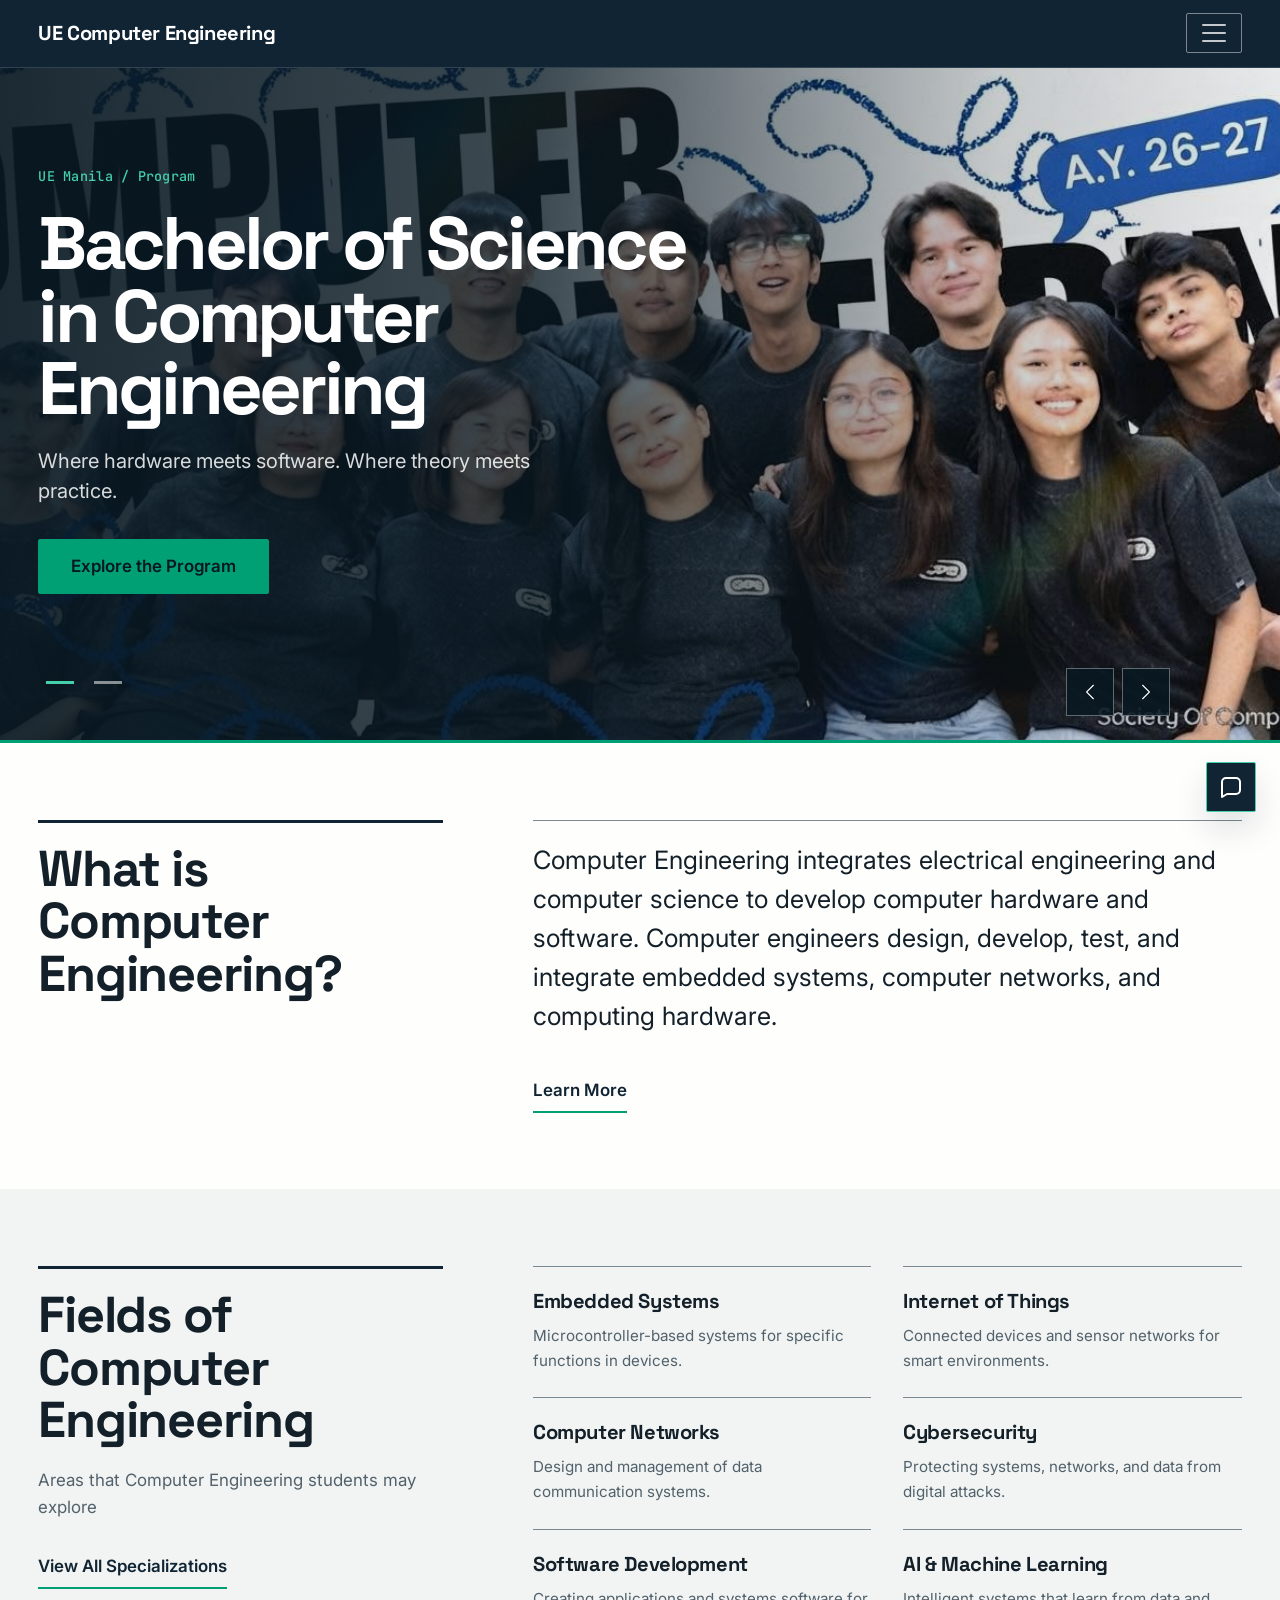
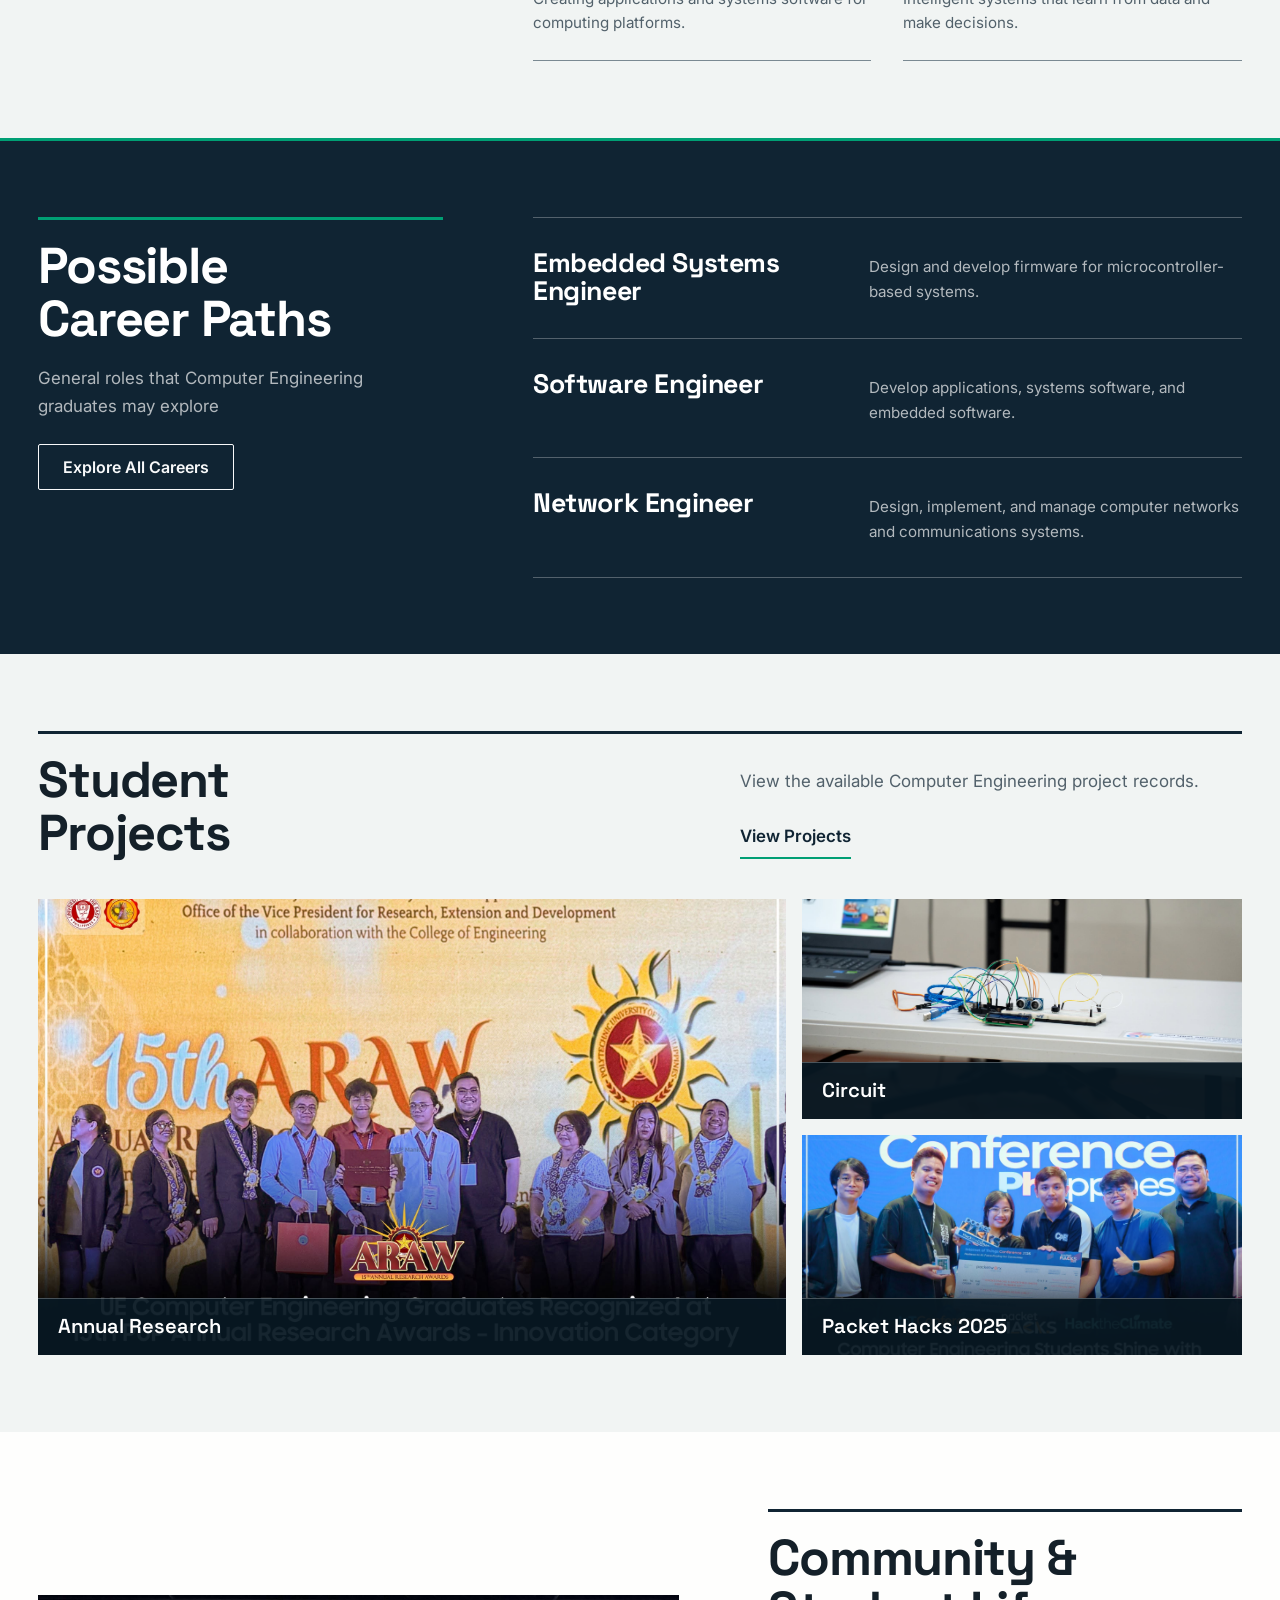
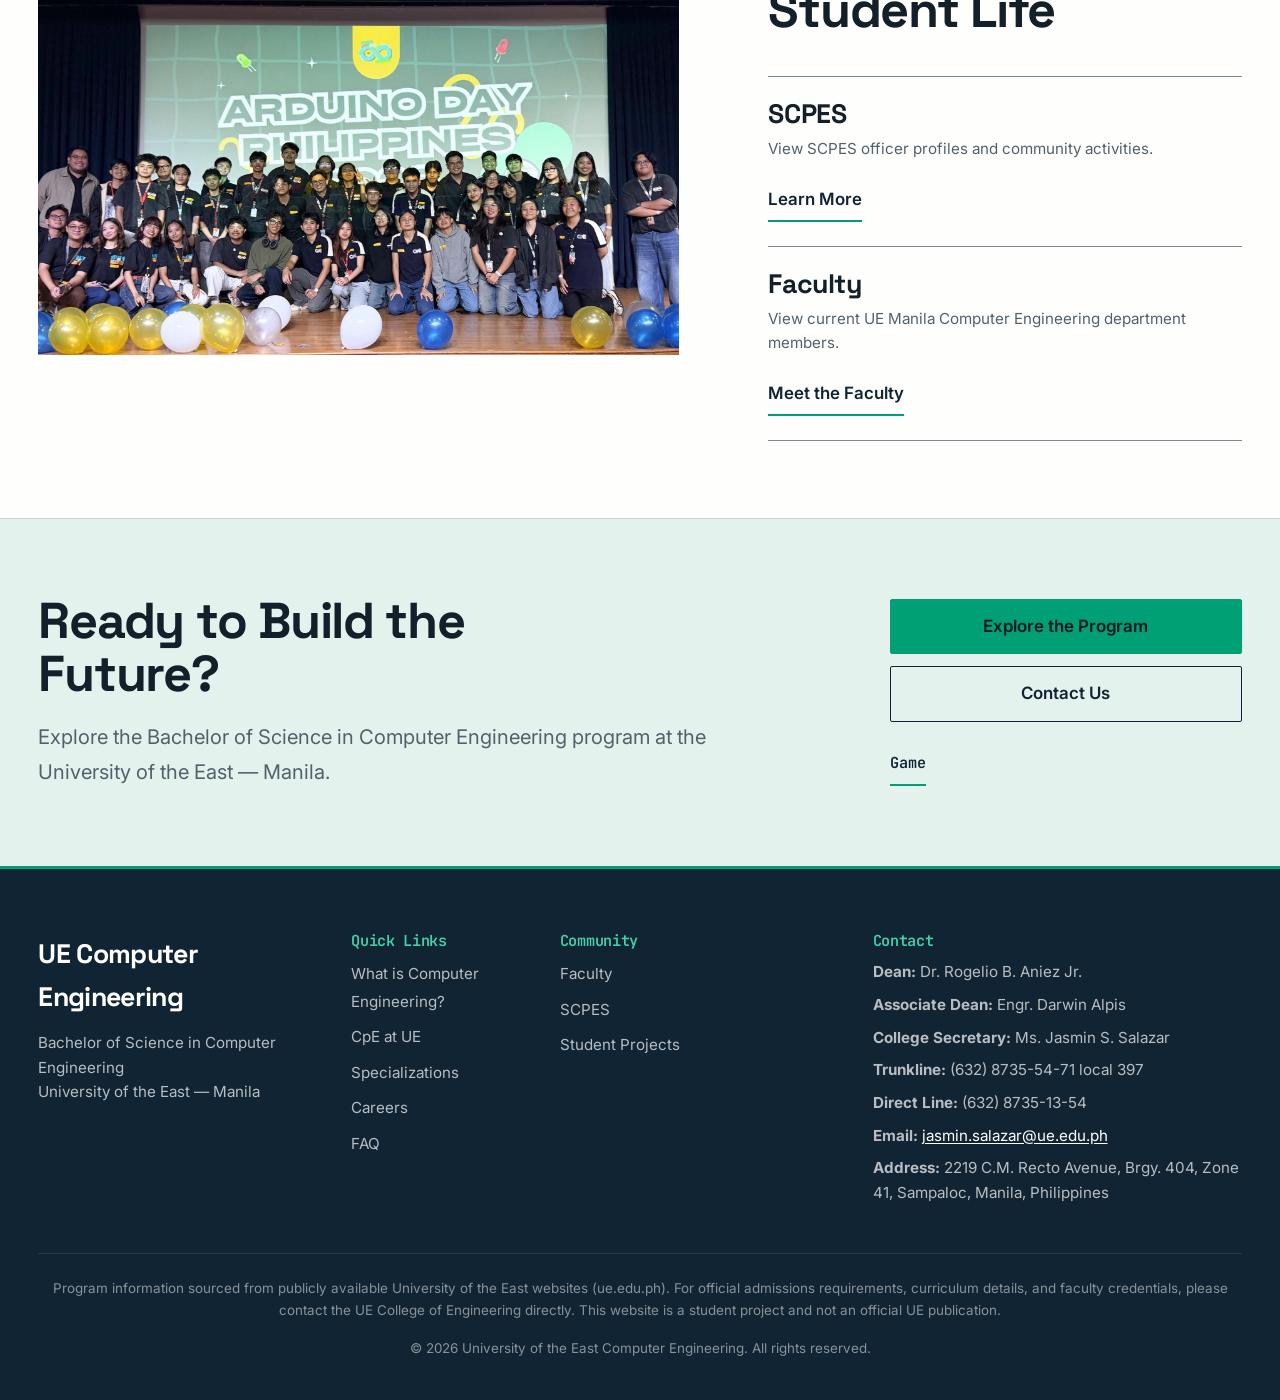
==== commit 814bc0fe: "redesign utility and interactive pages" ====
--- a/index.html
+++ b/index.html
@@ -3,6 +3,7 @@
 <head>
   <meta charset="UTF-8">
   <meta name="viewport" content="width=device-width, initial-scale=1.0">
+  <link rel="icon" href="Assets/favicon.svg" type="image/svg+xml">
   <meta name="description" content="Bachelor of Science in Computer Engineering website for the University of the East - Manila" data-i18n="meta.description">
   <title data-i18n="meta.title">UE Manila Computer Engineering</title>
   <link rel="preconnect" href="https://fonts.googleapis.com">
--- a/Assets/css/main.css
+++ b/Assets/css/main.css
@@ -1676,6 +1676,1267 @@
 
 }
 
+/* --- Stage 2A Program Pages --------------------------------------------- */
+.page-core .inner-hero {
+  position: relative;
+  display: flex;
+  min-height: clamp(20rem, 38vw, 29rem);
+  align-items: stretch;
+  overflow: hidden;
+  border-bottom: 3px solid var(--color-accent);
+  background-color: var(--color-primary-deep);
+}
+
+.page-core .inner-hero::before {
+  background: linear-gradient(90deg, rgba(8, 24, 34, 0.94) 0%, rgba(8, 24, 34, 0.78) 48%, rgba(8, 24, 34, 0.28) 100%);
+}
+
+.page-core .inner-hero__content {
+  position: relative;
+  z-index: 2;
+  display: flex;
+  width: 100%;
+  flex-direction: column;
+  justify-content: flex-end;
+  padding-top: clamp(var(--space-12), 8vw, var(--space-20));
+  padding-bottom: clamp(var(--space-10), 6vw, var(--space-16));
+}
+
+.page-core .inner-hero__eyebrow {
+  margin-bottom: var(--space-5);
+  color: var(--color-accent-on-dark);
+  font-family: var(--font-mono);
+  font-size: var(--fs-300);
+  font-weight: var(--fw-medium);
+}
+
+.page-core .inner-hero h1 {
+  max-width: 15ch;
+  margin-bottom: var(--space-5);
+  color: var(--color-text-on-primary);
+  font-size: clamp(2.75rem, 5.4vw, 5rem);
+  line-height: 0.98;
+  letter-spacing: -0.05em;
+  text-wrap: balance;
+}
+
+.page-core .inner-hero .lead {
+  max-width: 46ch;
+  margin-bottom: 0;
+  color: rgba(255, 255, 255, 0.86);
+  line-height: 1.5;
+}
+
+.page-core .core-page__content { padding-top: var(--space-10); }
+
+.page-core .breadcrumb {
+  padding-bottom: var(--space-5);
+  margin-bottom: clamp(var(--space-12), 6vw, var(--space-20));
+  border-bottom: 1px solid var(--color-border);
+  font-size: var(--fs-400);
+}
+
+.page-core .core-page__article { counter-reset: field-index; }
+
+.page-core .core-page__intro {
+  display: grid;
+  grid-template-columns: minmax(0, 4fr) minmax(0, 7fr);
+  gap: clamp(var(--space-8), 7vw, 7rem);
+  align-items: start;
+  padding-top: var(--space-5);
+  padding-bottom: clamp(var(--space-16), 8vw, var(--space-20));
+  border-top: 3px solid var(--color-primary);
+}
+
+.page-core .core-page__intro h2 {
+  max-width: 11ch;
+  margin-bottom: 0;
+  font-size: var(--fs-900);
+  text-wrap: balance;
+}
+
+.page-core .core-page__intro > :not(h2) { grid-column: 2; }
+
+.page-core .core-page__intro .lead {
+  margin-bottom: var(--space-5);
+  color: var(--color-text);
+  font-size: clamp(1.2rem, 1.08rem + 0.55vw, 1.55rem);
+  line-height: 1.55;
+}
+
+.page-core .core-page__intro > p:not(.lead) {
+  max-width: var(--content-measure);
+  color: var(--color-text-muted);
+}
+
+.page-core .core-page__section {
+  padding: clamp(var(--space-16), 8vw, 7rem) 0;
+  border-top: 1px solid var(--color-border-strong);
+}
+
+.page-core .core-page__section > h2,
+.page-core .core-page__section-heading h2 {
+  max-width: 16ch;
+  margin-bottom: var(--space-5);
+  font-size: var(--fs-800);
+  text-wrap: balance;
+}
+
+.page-core .core-page__section > p,
+.page-core .core-page__section-heading p {
+  max-width: var(--content-measure);
+  color: var(--color-text-muted);
+}
+
+.page-core .core-page__split {
+  display: grid;
+  grid-template-columns: minmax(0, 4fr) minmax(0, 7fr);
+  gap: clamp(var(--space-8), 7vw, 7rem);
+  align-items: start;
+}
+
+.page-core .core-page__callout,
+.page-core .core-page__note {
+  border-left: 4px solid var(--color-accent);
+  background: var(--color-accent-soft);
+}
+
+.page-core .core-page__callout {
+  display: grid;
+  grid-template-columns: minmax(0, 4fr) minmax(0, 7fr);
+  gap: var(--space-8);
+  margin-top: var(--space-12);
+  padding: var(--space-8);
+}
+
+.page-core .core-page__callout h3 {
+  margin-bottom: 0;
+  font-size: var(--fs-700);
+}
+
+.page-core .core-page__callout p { color: var(--color-text-muted); }
+
+.page-core .core-page__note {
+  padding: var(--space-5) var(--space-6);
+  color: var(--color-text);
+  font-size: var(--fs-400);
+}
+
+.page-core .core-page__definition-list { margin-bottom: var(--space-8); }
+
+.page-core .core-page__definition-list > div {
+  display: grid;
+  grid-template-columns: minmax(120px, 0.7fr) minmax(0, 1.8fr);
+  gap: var(--space-6);
+  padding: var(--space-5) 0;
+  border-top: 1px solid var(--color-border);
+}
+
+.page-core .core-page__definition-list > div:last-child { border-bottom: 1px solid var(--color-border); }
+.page-core .core-page__definition-list dt { font-family: var(--font-display); font-size: var(--fs-600); }
+.page-core .core-page__definition-list dd { margin-bottom: 0; color: var(--color-text-muted); }
+
+.page-core .core-page__table-region {
+  border-top: 3px solid var(--color-primary);
+  border-bottom: 1px solid var(--color-border-strong);
+}
+
+.page-core .core-page__table-region:focus-visible {
+  outline-offset: 4px;
+  box-shadow: none;
+}
+
+.page-core .core-page__table-region .table { min-width: 680px; margin-bottom: 0; }
+.page-core .core-page__table-region .table > :not(caption) > * > * { border-right: 0; border-left: 0; }
+.page-core .core-page__table-region .table thead th { background: var(--color-surface-alt); }
+.page-core .core-page__table-region .table tbody tr:last-child > * { border-bottom: 0; }
+
+.page-core .core-page__closing {
+  display: grid;
+  grid-template-columns: minmax(0, 4fr) minmax(0, 7fr);
+  gap: clamp(var(--space-8), 7vw, 7rem);
+  padding: clamp(var(--space-10), 6vw, var(--space-16));
+  border-top: 3px solid var(--color-accent);
+  background: var(--color-primary);
+  color: var(--color-text-on-primary);
+}
+
+.page-core .core-page__closing h2 {
+  margin-bottom: 0;
+  color: inherit;
+  font-size: var(--fs-800);
+}
+
+.page-core .core-page__closing p { margin-bottom: 0; color: rgba(255, 255, 255, 0.76); }
+
+.page-core .core-page__next {
+  display: grid;
+  grid-template-columns: repeat(2, minmax(0, 1fr));
+  margin-top: clamp(var(--space-16), 8vw, 7rem);
+  border-top: 1px solid var(--color-border-strong);
+  border-bottom: 1px solid var(--color-border-strong);
+}
+
+.page-core .core-page__next a {
+  display: flex;
+  min-height: 88px;
+  align-items: center;
+  gap: var(--space-4);
+  padding: var(--space-5) var(--space-6);
+  color: var(--color-primary);
+  font-family: var(--font-display);
+  font-size: var(--fs-600);
+  font-weight: var(--fw-semibold);
+  text-decoration: none;
+}
+
+.page-core .core-page__next a + a {
+  justify-content: flex-end;
+  border-left: 1px solid var(--color-border-strong);
+  text-align: right;
+}
+
+.page-core .core-page__next a:first-child::before { content: '\2190'; color: var(--color-accent-text); }
+.page-core .core-page__next a:last-child::after { content: '\2192'; color: var(--color-accent-text); }
+.page-core .core-page__next a:hover { background: var(--color-accent-soft); color: var(--color-accent-text); }
+
+/* What Is CpE */
+.page-what-is-cpe .what-is__bridge > p { max-width: var(--content-measure); }
+
+.page-what-is-cpe .what-is__concept-grid {
+  display: grid;
+  grid-template-columns: repeat(2, minmax(0, 1fr));
+  gap: var(--space-8);
+  margin-top: var(--space-10);
+}
+
+.page-what-is-cpe .what-is__concept {
+  padding-top: var(--space-6);
+  border-top: 3px solid var(--color-primary);
+}
+
+.page-what-is-cpe .what-is__concept + .what-is__concept { border-top-color: var(--color-accent); }
+.page-what-is-cpe .what-is__concept h3 { font-size: var(--fs-700); }
+.page-what-is-cpe .what-is__concept .small { font-size: var(--fs-400); }
+
+.page-what-is-cpe .what-is__concept li {
+  padding: var(--space-3) 0;
+  border-top: 1px solid var(--color-border);
+}
+
+.page-what-is-cpe .what-is__concept li:last-child { border-bottom: 1px solid var(--color-border); }
+
+.page-what-is-cpe .what-is__field-grid {
+  display: grid;
+  grid-template-columns: repeat(2, minmax(0, 1fr));
+  gap: 0 var(--space-10);
+  margin-top: var(--space-10);
+  counter-reset: what-is-field;
+}
+
+.page-what-is-cpe .what-is__field {
+  position: relative;
+  padding: var(--space-6) var(--space-10) var(--space-6) 0;
+  border-top: 1px solid var(--color-border-strong);
+  counter-increment: what-is-field;
+}
+
+.page-what-is-cpe .what-is__field:nth-last-child(-n + 2) { border-bottom: 1px solid var(--color-border-strong); }
+
+.page-what-is-cpe .what-is__field::after {
+  content: counter(what-is-field, decimal-leading-zero);
+  position: absolute;
+  top: var(--space-6);
+  right: 0;
+  color: var(--color-accent-text);
+  font-family: var(--font-mono);
+  font-size: var(--fs-300);
+}
+
+.page-what-is-cpe .what-is__field h3 { font-size: var(--fs-600); }
+.page-what-is-cpe .what-is__field .small { font-size: var(--fs-400); }
+.page-what-is-cpe .what-is__field p:last-child { margin-bottom: 0; }
+
+.page-what-is-cpe .what-is__application-list {
+  display: grid;
+  grid-template-columns: repeat(2, minmax(0, 1fr));
+  padding: 0;
+  margin: 0;
+  list-style: none;
+}
+
+.page-what-is-cpe .what-is__application-list li {
+  padding: var(--space-4) var(--space-5) var(--space-4) 0;
+  border-top: 1px solid var(--color-border);
+}
+
+.page-what-is-cpe .what-is__application-list li:nth-child(even) { padding-left: var(--space-5); }
+.page-what-is-cpe .what-is__application-list li:nth-last-child(-n + 2) { border-bottom: 1px solid var(--color-border); }
+
+/* CpE at UE */
+.page-cpe-at-ue .ue-program__overview { grid-template-rows: auto auto auto; }
+
+.page-cpe-at-ue .ue-program__accreditation {
+  margin-top: var(--space-5);
+  padding: var(--space-8);
+  border-top: 3px solid var(--color-accent);
+  background: var(--color-primary);
+  color: var(--color-text-on-primary);
+  font-family: var(--font-display);
+  font-size: var(--fs-700);
+  font-weight: var(--fw-semibold);
+  line-height: var(--lh-snug);
+}
+
+.page-cpe-at-ue .ue-program__career-list {
+  display: grid;
+  grid-template-columns: repeat(2, minmax(0, 1fr));
+  gap: 0 var(--space-8);
+  padding: 0;
+  margin: 0;
+  list-style: none;
+  counter-reset: ue-career;
+}
+
+.page-cpe-at-ue .ue-program__career-list li {
+  display: grid;
+  grid-template-columns: 2.75rem minmax(0, 1fr);
+  gap: var(--space-3);
+  align-items: baseline;
+  padding: var(--space-4) 0;
+  border-width: 1px 0 0;
+  border-color: var(--color-border);
+  background: transparent;
+  counter-increment: ue-career;
+}
+
+.page-cpe-at-ue .ue-program__career-list li::before {
+  content: counter(ue-career, decimal-leading-zero);
+  color: var(--color-accent-text);
+  font-family: var(--font-mono);
+  font-size: var(--fs-300);
+}
+
+.page-cpe-at-ue .ue-program__career-list li:nth-last-child(-n + 2) { border-bottom: 1px solid var(--color-border); }
+
+.page-cpe-at-ue .ue-program__leadership {
+  padding-right: clamp(var(--space-6), 5vw, var(--space-16));
+  padding-left: clamp(var(--space-6), 5vw, var(--space-16));
+  background: var(--color-surface-alt);
+}
+
+.page-cpe-at-ue .ue-program__leadership-list {
+  display: grid;
+  grid-template-columns: repeat(3, minmax(0, 1fr));
+  gap: var(--space-8);
+  margin: var(--space-10) 0 0;
+}
+
+.page-cpe-at-ue .ue-program__leadership-list > div {
+  padding-top: var(--space-5);
+  border-top: 3px solid var(--color-primary);
+}
+
+.page-cpe-at-ue .ue-program__leadership-list dt {
+  margin-bottom: var(--space-3);
+  color: var(--color-accent-text);
+  font-family: var(--font-mono);
+  font-size: var(--fs-300);
+  font-weight: var(--fw-medium);
+}
+
+.page-cpe-at-ue .ue-program__leadership-list dd {
+  margin-bottom: 0;
+  font-family: var(--font-display);
+  font-size: var(--fs-600);
+  font-weight: var(--fw-semibold);
+}
+
+/* Specializations field guide */
+.page-specializations .specializations__intro { margin-bottom: 0; }
+
+.page-specializations .specializations-filter {
+  padding: var(--space-5) 0;
+  margin-bottom: var(--space-8);
+  border-top: 1px solid var(--color-border-strong);
+  border-bottom: 1px solid var(--color-border-strong);
+}
+
+.page-specializations .filter-chip {
+  min-height: 44px;
+  border-color: var(--color-border-strong);
+  border-radius: var(--radius-sm);
+}
+
+.page-specializations .filter-chip.active {
+  border-color: var(--color-primary);
+  box-shadow: inset 0 -3px 0 var(--color-primary);
+}
+
+.page-specializations .specializations-grid {
+  grid-template-columns: repeat(2, minmax(0, 1fr));
+  gap: 0 var(--space-12);
+  counter-reset: specialization-field;
+}
+
+.page-specializations .spec-card {
+  position: relative;
+  display: grid;
+  grid-template-columns: 56px minmax(0, 1fr);
+  gap: 0 var(--space-5);
+  padding: var(--space-8) var(--space-10) var(--space-8) 0;
+  border: 0;
+  border-top: 1px solid var(--color-border-strong);
+  border-radius: 0;
+  background: transparent;
+  counter-increment: specialization-field;
+}
+
+.page-specializations .spec-card::after {
+  content: counter(specialization-field, decimal-leading-zero);
+  position: absolute;
+  top: var(--space-8);
+  right: 0;
+  color: var(--color-accent-text);
+  font-family: var(--font-mono);
+  font-size: var(--fs-300);
+}
+
+.page-specializations .spec-card:hover { border-top-color: var(--color-accent); box-shadow: none; }
+.page-specializations .spec-card[hidden] { display: none; }
+.page-specializations .spec-card > :not(.spec-icon) { grid-column: 2; }
+.page-specializations .spec-icon { grid-column: 1; grid-row: 1 / span 5; }
+.page-specializations .spec-card h3 { padding-right: var(--space-4); font-size: var(--fs-700); }
+.page-specializations .spec-card p { font-size: var(--fs-400); }
+
+.page-specializations .spec-card > .mt-3 {
+  padding: var(--space-5) 0 0 !important;
+  margin-top: var(--space-4) !important;
+  border: 0 !important;
+  border-top: 1px solid var(--color-border) !important;
+  border-radius: 0 !important;
+  background: transparent !important;
+}
+
+.page-specializations .spec-card > .mt-3 h4 {
+  color: var(--color-accent-text);
+  font-family: var(--font-mono);
+  font-size: var(--fs-300);
+}
+
+.page-specializations .spec-card > .mt-3 ul { padding-left: var(--space-5); }
+.page-specializations .spec-card:nth-last-child(-n + 2) { border-bottom: 1px solid var(--color-border-strong); }
+.page-specializations .specializations__note { max-width: var(--content-measure); margin-top: var(--space-12); }
+
+/* Careers */
+.page-careers .careers-table { margin-bottom: clamp(var(--space-16), 8vw, 7rem); }
+
+@media (min-width: 992px) {
+  .page-careers .careers-table { display: block; }
+}
+
+.page-careers .careers-table .table { min-width: 840px; }
+.page-careers .careers-table th:first-child { width: 25%; }
+.page-careers .careers-table th:nth-child(2) { width: 18%; }
+.page-careers .careers-table td { padding-top: var(--space-5); padding-bottom: var(--space-5); }
+
+.page-careers .career-card {
+  position: relative;
+  padding: var(--space-6) var(--space-10) var(--space-6) 0;
+  margin-bottom: 0;
+  border: 0;
+  border-top: 1px solid var(--color-border-strong);
+  border-radius: 0;
+  background: transparent;
+}
+
+.page-careers .career-card h3 { padding-right: var(--space-4); font-size: var(--fs-600); }
+
+.page-careers .career-category {
+  font-family: var(--font-mono);
+  font-size: var(--fs-300);
+}
+
+.page-careers .careers__comparison > p { max-width: var(--content-measure); }
+.page-careers .careers__comparison .table { min-width: 980px; }
+
+.page-careers .careers__cta {
+  display: grid;
+  grid-template-columns: minmax(0, 1.5fr) minmax(260px, 0.7fr);
+  gap: var(--space-12);
+  padding: clamp(var(--space-8), 5vw, var(--space-16));
+  border-top: 3px solid var(--color-accent);
+  background: var(--color-accent-soft);
+}
+
+.page-careers .careers__cta > div { display: contents; }
+.page-careers .careers__cta h2 { align-self: end; margin-bottom: 0 !important; font-size: var(--fs-800); }
+.page-careers .careers__cta .lead { align-self: start; grid-column: 1; margin-bottom: 0 !important; color: var(--color-text) !important; }
+
+.page-careers .careers__cta-actions {
+  display: grid;
+  grid-column: 2;
+  grid-row: 1 / span 2;
+  gap: var(--space-3);
+  align-content: center;
+}
+
+@media (max-width: 991.98px) {
+  .page-core .core-page__intro,
+  .page-core .core-page__split,
+  .page-core .core-page__closing {
+    grid-template-columns: 1fr;
+    gap: var(--space-8);
+  }
+
+  .page-core .core-page__intro > :not(h2) { grid-column: 1; }
+  .page-core .core-page__intro h2 { max-width: 15ch; }
+  .page-core .core-page__callout { grid-template-columns: 1fr; gap: var(--space-4); }
+  .page-careers .careers-cards { display: grid; grid-template-columns: repeat(2, minmax(0, 1fr)); gap: 0 var(--space-8); }
+}
+
+@media (max-width: 767.98px) {
+  .page-core .inner-hero { min-height: 22rem; }
+  .page-core .inner-hero::before { background: linear-gradient(90deg, rgba(8, 24, 34, 0.94), rgba(8, 24, 34, 0.64)); }
+  .page-core .inner-hero h1 { max-width: 12ch; font-size: clamp(2.5rem, 11vw, 4rem); }
+  .page-what-is-cpe .what-is__concept-grid,
+  .page-what-is-cpe .what-is__field-grid,
+  .page-specializations .specializations-grid,
+  .page-cpe-at-ue .ue-program__leadership-list { grid-template-columns: 1fr; }
+
+  .page-what-is-cpe .what-is__field:nth-last-child(2),
+  .page-specializations .spec-card:nth-last-child(2) { border-bottom: 0; }
+
+  .page-what-is-cpe .what-is__field:last-child,
+  .page-specializations .spec-card:last-child { border-bottom: 1px solid var(--color-border-strong); }
+
+  .page-cpe-at-ue .ue-program__career-list { grid-template-columns: 1fr; }
+  .page-cpe-at-ue .ue-program__career-list li:nth-last-child(2) { border-bottom: 0; }
+  .page-cpe-at-ue .ue-program__career-list li:last-child { border-bottom: 1px solid var(--color-border); }
+  .page-careers .careers__cta { grid-template-columns: 1fr; }
+  .page-careers .careers__cta-actions { grid-column: 1; grid-row: auto; margin-top: var(--space-4); }
+}
+
+@media (max-width: 575.98px) {
+  .page-core .core-page__content { padding-top: var(--space-8); }
+  .page-core .breadcrumb { margin-bottom: var(--space-12); }
+  .page-core .core-page__definition-list > div { grid-template-columns: 1fr; gap: var(--space-2); }
+  .page-core .core-page__next { grid-template-columns: 1fr; }
+  .page-core .core-page__next a { min-height: 72px; padding-right: var(--space-4); padding-left: var(--space-4); }
+  .page-core .core-page__next a + a { border-top: 1px solid var(--color-border-strong); border-left: 0; }
+  .page-what-is-cpe .what-is__application-list { grid-template-columns: 1fr; }
+  .page-what-is-cpe .what-is__application-list li:nth-child(even) { padding-left: 0; }
+  .page-what-is-cpe .what-is__application-list li:nth-last-child(2) { border-bottom: 0; }
+  .page-what-is-cpe .what-is__application-list li:last-child { border-bottom: 1px solid var(--color-border); }
+  .page-specializations .spec-card { grid-template-columns: 44px minmax(0, 1fr); gap: 0 var(--space-3); padding-right: var(--space-8); }
+  .page-specializations .spec-icon { width: 44px; height: 44px; }
+  .page-careers .careers-cards { grid-template-columns: 1fr; }
+  .page-careers .careers__cta-actions .btn { width: 100%; }
+}
+
+/* --- Stage 2B Community and Showcase Pages ------------------------------ */
+.page-faculty .community-page__content,
+.page-scpes .community-page__content,
+.page-projects .community-page__content {
+  padding-top: var(--space-10);
+}
+
+.page-faculty .breadcrumb,
+.page-scpes .breadcrumb,
+.page-projects .breadcrumb {
+  padding-bottom: var(--space-5);
+  margin-bottom: clamp(var(--space-12), 6vw, var(--space-20));
+  border-bottom: 1px solid var(--color-border);
+  font-size: var(--fs-400);
+}
+
+.page-faculty .community-page__heading,
+.page-scpes .community-page__heading,
+.page-projects .community-page__heading {
+  display: grid;
+  grid-template-columns: minmax(0, 4fr) minmax(0, 7fr);
+  gap: clamp(var(--space-8), 7vw, 7rem);
+  align-items: start;
+  padding-top: var(--space-5);
+  margin-bottom: clamp(var(--space-10), 5vw, var(--space-16));
+  border-top: 3px solid var(--color-primary);
+}
+
+.page-faculty .community-page__heading h2,
+.page-scpes .community-page__heading h2,
+.page-projects .community-page__heading h2 {
+  max-width: 13ch;
+  margin-bottom: 0;
+  font-size: var(--fs-900);
+  text-wrap: balance;
+}
+
+.page-faculty .community-page__heading p,
+.page-scpes .community-page__heading p,
+.page-projects .community-page__heading p {
+  max-width: var(--content-measure);
+  margin-bottom: 0;
+  color: var(--color-text-muted);
+}
+
+.page-scpes .community-page__heading .lead {
+  margin-bottom: var(--space-4);
+  color: var(--color-text);
+  font-size: clamp(1.2rem, 1.08rem + 0.55vw, 1.55rem);
+  line-height: 1.55;
+}
+
+.page-scpes .community-page__heading--compact {
+  grid-template-columns: minmax(0, 1fr);
+  gap: 0;
+}
+
+.page-scpes .community-page__heading--compact h2 { max-width: 20ch; }
+
+/* Faculty directory */
+.page-faculty .faculty-record-list {
+  border-bottom: 1px solid var(--color-border-strong);
+  counter-reset: faculty-record;
+}
+
+.page-faculty .faculty-record {
+  display: grid;
+  grid-template-columns: 3rem 9rem minmax(0, 1fr);
+  gap: var(--space-8);
+  align-items: start;
+  padding: var(--space-8) 0;
+  border-top: 1px solid var(--color-border-strong);
+  counter-increment: faculty-record;
+}
+
+.page-faculty .faculty-record::before {
+  content: counter(faculty-record, decimal-leading-zero);
+  padding-top: var(--space-1);
+  color: var(--color-accent-text);
+  font-family: var(--font-mono);
+  font-size: var(--fs-300);
+}
+
+.page-faculty .faculty-record-visual { width: 9rem; }
+
+.page-faculty .faculty-record-image {
+  border: 1px solid var(--color-primary-light);
+  border-radius: var(--radius-sm);
+}
+
+.page-faculty .faculty-photo-status {
+  margin-top: var(--space-2);
+  text-align: left;
+}
+
+.page-faculty .faculty-record-content {
+  display: grid;
+  grid-template-columns: minmax(200px, 0.8fr) minmax(0, 1.2fr);
+  gap: var(--space-8);
+  align-items: start;
+  padding-top: var(--space-1);
+}
+
+.page-faculty .faculty-record h3 {
+  max-width: 18ch;
+  margin-bottom: 0;
+  font-size: var(--fs-700);
+  text-wrap: balance;
+}
+
+.page-faculty .faculty-credentials {
+  padding: 0;
+  margin: 0;
+  list-style: none;
+}
+
+.page-faculty .faculty-credentials li {
+  padding: var(--space-2) 0;
+  border-top: 1px solid var(--color-border);
+}
+
+.page-faculty .faculty-credentials li:last-child { border-bottom: 1px solid var(--color-border); }
+.page-faculty .faculty-credentials li + li { margin-top: 0; }
+.page-faculty .faculty-record-content > p { color: var(--color-text-muted) !important; font-size: var(--fs-400); }
+
+/* SCPES overview and banner categories */
+.page-scpes .scpes-intro-grid {
+  display: grid;
+  grid-template-columns: minmax(0, 7fr) minmax(320px, 4fr);
+  gap: var(--space-4);
+  align-items: stretch;
+}
+
+.page-scpes .scpes-intro-image { min-width: 0; margin: 0; }
+
+.page-scpes .scpes-intro-image img {
+  display: block;
+  width: 100%;
+  height: 100%;
+  min-height: 34rem;
+  object-fit: cover;
+  object-position: center;
+}
+
+.page-scpes .scpes-category-panel {
+  padding: clamp(var(--space-6), 4vw, var(--space-10));
+  border-top: 3px solid var(--color-accent);
+  background: var(--color-primary);
+  color: var(--color-text-on-primary);
+}
+
+.page-scpes .scpes-activities-intro {
+  max-width: 28ch;
+  margin: 0 0 var(--space-6);
+  color: var(--color-text-on-primary);
+  font-family: var(--font-display);
+  font-size: var(--fs-600);
+  line-height: var(--lh-snug);
+}
+
+.page-scpes .scpes-activity-list {
+  display: grid;
+  grid-template-columns: 1fr;
+  padding: 0;
+  margin: 0;
+  columns: auto;
+  list-style: none;
+  counter-reset: scpes-category;
+}
+
+.page-scpes .scpes-activity-list li {
+  display: grid;
+  grid-template-columns: 2rem minmax(0, 1fr);
+  gap: var(--space-3);
+  padding: var(--space-3) 0;
+  margin: 0;
+  border-top: 1px solid rgba(255, 255, 255, 0.24);
+  color: rgba(255, 255, 255, 0.82);
+  font-size: var(--fs-400);
+  line-height: 1.45;
+  counter-increment: scpes-category;
+}
+
+.page-scpes .scpes-activity-list li::before {
+  content: counter(scpes-category, decimal-leading-zero);
+  color: var(--color-accent-on-dark);
+  font-family: var(--font-mono);
+  font-size: var(--fs-300);
+}
+
+.page-scpes .scpes-activity-list li:last-child { border-bottom: 1px solid rgba(255, 255, 255, 0.24); }
+
+/* SCPES officers */
+.page-scpes .community-section {
+  padding-top: clamp(var(--space-16), 8vw, 7rem);
+  margin-top: clamp(var(--space-16), 8vw, 7rem);
+  border-top-color: var(--color-border-strong);
+}
+
+.page-scpes .officer-grid {
+  display: grid;
+  grid-template-columns: repeat(4, minmax(0, 1fr));
+  gap: var(--space-10) var(--space-5);
+}
+
+.page-scpes .officer-card {
+  min-width: 0;
+  height: auto;
+  padding: 0 0 var(--space-5);
+  border-bottom: 1px solid var(--color-border-strong);
+}
+
+.page-scpes .officer-card img {
+  width: 100%;
+  aspect-ratio: 4 / 5;
+  margin-bottom: var(--space-5);
+  border-radius: var(--radius-sm);
+  object-fit: cover;
+}
+
+.page-scpes .officer-name {
+  margin-bottom: var(--space-2);
+  font-size: var(--fs-600);
+  line-height: var(--lh-snug);
+  overflow-wrap: anywhere;
+}
+
+.page-scpes .officer-detail {
+  max-width: 30ch;
+  color: var(--color-text-muted);
+  line-height: 1.45;
+  overflow-wrap: anywhere;
+}
+
+.page-scpes .officer-card--president {
+  display: grid;
+  grid-column: span 2;
+  grid-template-columns: repeat(2, minmax(0, 1fr));
+  gap: var(--space-6);
+  padding-bottom: 0;
+  border-top: 3px solid var(--color-accent);
+  background: var(--color-surface-alt);
+}
+
+.page-scpes .officer-card--president img {
+  height: 100%;
+  margin-bottom: 0;
+  border-radius: 0;
+}
+
+.page-scpes .officer-card--president .officer-card__caption {
+  align-self: end;
+  padding: var(--space-6) var(--space-6) var(--space-6) 0;
+}
+
+.page-scpes .officer-card--president .officer-name { font-size: var(--fs-700); }
+.page-scpes .officer-card--president .officer-detail { color: var(--color-accent-text); font-weight: var(--fw-medium); }
+
+/* SCPES activity journal */
+.page-scpes .activity-journal {
+  display: grid;
+  grid-template-columns: repeat(12, minmax(0, 1fr));
+  gap: clamp(var(--space-10), 5vw, var(--space-16)) var(--space-5);
+}
+
+.page-scpes .community-event {
+  grid-column: span 4;
+  height: auto;
+  overflow: visible;
+  border: 0;
+  border-radius: 0;
+  background: transparent;
+}
+
+.page-scpes .community-event--lead { grid-column: span 8; }
+.page-scpes .community-event--wide { grid-column: span 6; }
+
+.page-scpes .community-event img {
+  aspect-ratio: 3 / 2;
+  border-radius: var(--radius-sm);
+  object-position: center;
+}
+
+.page-scpes .community-event-body {
+  padding: var(--space-5) 0 0;
+  border-top: 3px solid var(--color-primary);
+}
+
+.page-scpes .community-event h3 {
+  max-width: 28ch;
+  margin-bottom: var(--space-3);
+  font-size: var(--fs-600);
+  line-height: var(--lh-snug);
+  text-wrap: balance;
+}
+
+.page-scpes .community-event--lead h3 { font-size: var(--fs-700); }
+
+.page-scpes .community-event p {
+  max-width: 58ch;
+  line-height: 1.55;
+}
+
+.page-scpes .community-event .community-event-theme { margin-bottom: var(--space-4); color: var(--color-text); }
+
+.page-scpes .community-event-meta {
+  grid-template-columns: repeat(2, minmax(0, 1fr));
+  gap: var(--space-4);
+  padding: var(--space-3) 0;
+  margin-bottom: var(--space-4);
+  border-top: 1px solid var(--color-border);
+  border-bottom: 1px solid var(--color-border);
+}
+
+.page-scpes .community-event-meta div { display: block; }
+.page-scpes .community-event-meta dt { color: var(--color-accent-text); font-family: var(--font-mono); font-size: var(--fs-300); }
+.page-scpes .community-event-meta dd { color: var(--color-text); }
+
+/* Projects image plate */
+.page-projects .projects-heading { margin-bottom: clamp(var(--space-12), 7vw, var(--space-20)); }
+
+.page-projects .project-gallery {
+  display: grid;
+  grid-template-columns: repeat(12, minmax(0, 1fr));
+  gap: clamp(var(--space-12), 7vw, var(--space-20)) var(--space-5);
+  counter-reset: project-plate;
+}
+
+.page-projects .project-plate {
+  min-width: 0;
+  counter-increment: project-plate;
+}
+
+.page-projects .project-plate:nth-child(1) { grid-column: 1 / 11; grid-row: 1; }
+.page-projects .project-plate:nth-child(2) { grid-column: 7 / 13; grid-row: 2; }
+.page-projects .project-plate:nth-child(3) { grid-column: 2 / 10; grid-row: 3; }
+.page-projects .project-plate:nth-child(4) { grid-column: 8 / 13; grid-row: 4; }
+.page-projects .project-plate:nth-child(5) { grid-column: 3 / 13; grid-row: 5; }
+.page-projects .project-plate figure { margin: 0; }
+
+.page-projects .project-plate__media {
+  overflow: hidden;
+  border-radius: var(--radius-sm);
+  background: var(--color-surface-alt);
+}
+
+.page-projects .project-plate img {
+  display: block;
+  width: 100%;
+  height: auto;
+}
+
+.page-projects .project-plate figcaption {
+  display: grid;
+  grid-template-columns: 3rem minmax(0, 1fr);
+  gap: var(--space-4);
+  align-items: baseline;
+  padding: var(--space-5) 0;
+  border-top: 3px solid var(--color-primary);
+  border-bottom: 1px solid var(--color-border-strong);
+}
+
+.page-projects .project-plate figcaption::before {
+  content: counter(project-plate, decimal-leading-zero);
+  color: var(--color-accent-text);
+  font-family: var(--font-mono);
+  font-size: var(--fs-300);
+}
+
+.page-projects .project-plate h3 {
+  margin-bottom: 0;
+  font-size: var(--fs-700);
+  line-height: var(--lh-snug);
+}
+
+.page-projects .project-plate--lead h3 { font-size: var(--fs-800); }
+
+@media (max-width: 1199.98px) {
+  .page-scpes .scpes-intro-grid { grid-template-columns: minmax(0, 3fr) minmax(300px, 2fr); }
+  .page-scpes .officer-grid { grid-template-columns: repeat(3, minmax(0, 1fr)); }
+}
+
+@media (max-width: 991.98px) {
+  .page-faculty .community-page__heading,
+  .page-scpes .community-page__heading,
+  .page-projects .community-page__heading {
+    grid-template-columns: 1fr;
+    gap: var(--space-6);
+  }
+
+  .page-faculty .community-page__heading h2,
+  .page-scpes .community-page__heading h2,
+  .page-projects .community-page__heading h2 { max-width: 16ch; }
+
+  .page-faculty .faculty-record-content { grid-template-columns: 1fr; gap: var(--space-5); }
+  .page-scpes .scpes-intro-grid { grid-template-columns: 1fr; }
+  .page-scpes .scpes-intro-image img { min-height: 0; aspect-ratio: 16 / 9; }
+  .page-scpes .scpes-activity-list { grid-template-columns: repeat(2, minmax(0, 1fr)); column-gap: var(--space-6); }
+  .page-scpes .officer-grid { grid-template-columns: repeat(2, minmax(0, 1fr)); }
+  .page-scpes .activity-journal { grid-template-columns: repeat(2, minmax(0, 1fr)); }
+  .page-scpes .community-event,
+  .page-scpes .community-event--wide { grid-column: span 1; }
+  .page-scpes .community-event--lead { grid-column: span 2; }
+
+  .page-projects .project-gallery { grid-template-columns: repeat(2, minmax(0, 1fr)); gap: var(--space-12) var(--space-5); }
+  .page-projects .project-plate:nth-child(n) { grid-column: auto; grid-row: auto; }
+  .page-projects .project-plate--lead { grid-column: 1 / -1 !important; }
+}
+
+@media (max-width: 767.98px) {
+  .page-faculty .faculty-record { grid-template-columns: 2rem 7.5rem minmax(0, 1fr); gap: var(--space-5); }
+  .page-faculty .faculty-record-visual { width: 7.5rem; }
+  .page-scpes .scpes-activity-list { grid-template-columns: 1fr; }
+  .page-scpes .officer-card--president { gap: var(--space-4); }
+  .page-scpes .officer-card--president .officer-card__caption { padding: var(--space-5) var(--space-5) var(--space-5) 0; }
+}
+
+@media (max-width: 575.98px) {
+  .page-faculty .community-page__content,
+  .page-scpes .community-page__content,
+  .page-projects .community-page__content { padding-top: var(--space-8); }
+
+  .page-faculty .breadcrumb,
+  .page-scpes .breadcrumb,
+  .page-projects .breadcrumb { margin-bottom: var(--space-12); }
+
+  .page-faculty .faculty-record {
+    grid-template-columns: 1.75rem 4rem minmax(0, 1fr);
+    gap: var(--space-3);
+    padding: var(--space-6) 0;
+  }
+
+  .page-faculty .faculty-record-visual { width: 4rem; }
+  .page-faculty .faculty-record h3 { font-size: var(--fs-600); }
+  .page-faculty .faculty-credentials { font-size: var(--fs-300); overflow-wrap: anywhere; }
+  .page-scpes .scpes-category-panel { padding: var(--space-6); }
+  .page-scpes .officer-card--president { grid-template-columns: 1fr; }
+  .page-scpes .officer-card--president .officer-card__caption { padding: 0 var(--space-5) var(--space-5); }
+  .page-scpes .activity-journal { grid-template-columns: 1fr; }
+  .page-scpes .community-event,
+  .page-scpes .community-event--lead,
+  .page-scpes .community-event--wide { grid-column: 1; }
+  .page-scpes .community-event--lead h3 { font-size: var(--fs-600); }
+  .page-projects .project-gallery { grid-template-columns: 1fr; gap: var(--space-12); }
+  .page-projects .project-plate--lead { grid-column: auto !important; }
+  .page-projects .project-plate--lead h3 { font-size: var(--fs-700); }
+}
+
+@media (max-width: 479.98px) {
+  .page-scpes .officer-grid { grid-template-columns: 1fr; }
+  .page-scpes .officer-card--president { grid-column: 1; }
+}
+
+/* --- Stage 2C Utility Pages --------------------------------------------- */
+.utility-page__heading {
+  display: grid;
+  grid-template-columns: minmax(0, 4fr) minmax(0, 7fr);
+  gap: clamp(var(--space-8), 7vw, 7rem);
+  align-items: start;
+  padding-top: var(--space-5);
+  margin-bottom: clamp(var(--space-10), 6vw, var(--space-16));
+  border-top: 3px solid var(--color-primary);
+}
+
+.utility-page__heading h2 {
+  max-width: 13ch;
+  margin-bottom: 0;
+  font-size: var(--fs-900);
+  text-wrap: balance;
+}
+
+.utility-page__heading .lead {
+  max-width: var(--content-measure);
+  margin-bottom: 0;
+  color: var(--color-text);
+  font-size: clamp(1.2rem, 1.08rem + 0.55vw, 1.55rem);
+  line-height: 1.55;
+}
+
+/* FAQ reference desk */
+.page-faq .faq-tools {
+  display: grid;
+  grid-template-columns: minmax(0, 7fr) minmax(280px, 4fr);
+  margin-bottom: clamp(var(--space-16), 8vw, 7rem);
+  border-top: 3px solid var(--color-accent);
+  background: var(--color-primary);
+  color: var(--color-text-on-primary);
+}
+
+.page-faq .faq-search { padding: clamp(var(--space-6), 4vw, var(--space-10)); }
+
+.page-faq .faq-search .form-label {
+  margin-bottom: var(--space-3);
+  color: var(--color-text-on-primary);
+  font-family: var(--font-display);
+  font-size: var(--fs-600);
+  font-weight: var(--fw-semibold);
+}
+
+.page-faq .faq-search .form-control {
+  min-height: 54px;
+  border-color: rgba(255, 255, 255, 0.62);
+  border-radius: var(--radius-sm);
+  background: var(--color-surface);
+}
+
+.page-faq .faq-search .form-text { margin-bottom: 0; color: rgba(255, 255, 255, 0.7); }
+
+.page-faq .faq-topic-nav {
+  display: grid;
+  align-content: center;
+  border-left: 1px solid rgba(255, 255, 255, 0.24);
+}
+
+.page-faq .faq-topic-nav a {
+  display: grid;
+  grid-template-columns: minmax(0, 1fr) auto;
+  gap: var(--space-4);
+  align-items: center;
+  min-height: 52px;
+  padding: var(--space-3) var(--space-6);
+  border-top: 1px solid rgba(255, 255, 255, 0.24);
+  color: var(--color-text-on-primary);
+  font-size: var(--fs-400);
+  font-weight: var(--fw-medium);
+  line-height: var(--lh-normal);
+  text-decoration: none;
+}
+
+.page-faq .faq-topic-nav a:first-of-type { border-top: 0; }
+.page-faq .faq-topic-nav a::after { content: '\2193'; color: var(--color-accent-on-dark); font-family: var(--font-mono); }
+.page-faq .faq-topic-nav a:hover { background: rgba(255, 255, 255, 0.08); color: var(--color-accent-on-dark); }
+
+.page-faq .faq-groups { counter-reset: faq-item; }
+
+.page-faq .faq-group {
+  display: grid;
+  grid-template-columns: minmax(0, 4fr) minmax(0, 7fr);
+  gap: clamp(var(--space-8), 7vw, 7rem);
+  align-items: start;
+  padding: clamp(var(--space-10), 6vw, var(--space-16)) 0;
+  border-top: 1px solid var(--color-border-strong);
+  scroll-margin-top: calc(var(--header-height) + var(--space-6));
+}
+
+.page-faq .faq-group[hidden] { display: none; }
+.page-faq .faq-group:last-child { border-bottom: 1px solid var(--color-border-strong); }
+
+.page-faq .faq-group > h2 {
+  max-width: 13ch;
+  margin-bottom: 0;
+  font-size: var(--fs-700);
+  text-wrap: balance;
+}
+
+.page-faq .faq-accordion { min-width: 0; }
+
+.page-faq .faq-accordion .accordion-item {
+  border: 0;
+  border-top: 1px solid var(--color-border);
+  border-radius: 0;
+  background: transparent;
+  counter-increment: faq-item;
+}
+
+.page-faq .faq-accordion .accordion-item:last-child { border-bottom: 1px solid var(--color-border); }
+
+.page-faq .faq-accordion .accordion-button {
+  display: grid;
+  grid-template-columns: 2.5rem minmax(0, 1fr) auto;
+  gap: var(--space-3);
+  min-height: 68px;
+  padding: var(--space-4) 0;
+  border-radius: 0;
+  background: transparent;
+  color: var(--color-text);
+  font-family: var(--font-display);
+  font-size: var(--fs-500);
+  font-weight: var(--fw-semibold);
+  line-height: var(--lh-snug);
+  box-shadow: none;
+}
+
+.page-faq .faq-accordion .accordion-button::before {
+  content: counter(faq-item, decimal-leading-zero);
+  color: var(--color-accent-text);
+  font-family: var(--font-mono);
+  font-size: var(--fs-300);
+  font-weight: var(--fw-medium);
+}
+
+.page-faq .faq-accordion .accordion-button::after { grid-column: 3; margin-left: var(--space-2); }
+.page-faq .faq-accordion .accordion-button:hover { color: var(--color-accent-text); }
+.page-faq .faq-accordion .accordion-button:focus-visible { outline: 3px solid var(--color-border-focus); outline-offset: 4px; }
+
+.page-faq .faq-accordion .accordion-body {
+  max-width: 68ch;
+  padding: 0 var(--space-8) var(--space-6) calc(2.5rem + var(--space-3));
+  color: var(--color-text-muted);
+}
+
+.page-faq .faq-accordion .accordion-body p:last-child { margin-bottom: 0; }
+
+/* Contact directory */
+.page-contact .contact-layout {
+  display: grid;
+  grid-template-columns: minmax(0, 5fr) minmax(0, 7fr);
+  gap: clamp(var(--space-8), 6vw, var(--space-16));
+  align-items: start;
+}
+
+.page-contact .contact-office,
+.page-contact .contact-form-panel { padding-top: var(--space-6); border-top: 3px solid var(--color-primary); }
+
+.page-contact .contact-office > h2,
+.page-contact .contact-form-panel > h2 {
+  max-width: 19ch;
+  margin-bottom: var(--space-4);
+  font-size: var(--fs-700);
+  text-wrap: balance;
+}
+
+.page-contact .contact-office > p,
+.page-contact .contact-form-panel > p { color: var(--color-text-muted); }
+
+.page-contact .contact-details { margin: var(--space-8) 0 0; }
+
+.page-contact .contact-details > div {
+  display: grid;
+  grid-template-columns: minmax(7.5rem, 0.75fr) minmax(0, 1.25fr);
+  gap: var(--space-4);
+  padding: var(--space-4) 0;
+  border-top: 1px solid var(--color-border);
+}
+
+.page-contact .contact-details > div:last-child { border-bottom: 1px solid var(--color-border); }
+
+.page-contact .contact-details dt {
+  color: var(--color-accent-text);
+  font-family: var(--font-mono);
+  font-size: var(--fs-300);
+  font-weight: var(--fw-medium);
+}
+
+.page-contact .contact-details dd { margin-bottom: 0; color: var(--color-text); overflow-wrap: anywhere; }
+
+.page-contact .contact-websites { padding-top: var(--space-6); margin-top: var(--space-8); border-top: 3px solid var(--color-accent); }
+.page-contact .contact-websites h3 { margin-bottom: var(--space-4); font-size: var(--fs-600); }
+.page-contact .contact-websites p { margin-bottom: var(--space-2); }
+.page-contact .contact-websites a { font-weight: var(--fw-semibold); text-underline-offset: 4px; }
+
+.page-contact .contact-form-panel {
+  padding: var(--space-6) clamp(var(--space-5), 4vw, var(--space-10)) clamp(var(--space-6), 4vw, var(--space-10));
+  border-top-color: var(--color-accent);
+  background: var(--color-surface-alt);
+}
+
+.page-contact .contact-form-notice {
+  padding: var(--space-4) var(--space-5);
+  margin: var(--space-6) 0;
+  border-left: 4px solid var(--color-accent);
+  background: var(--color-accent-soft);
+  color: var(--color-text) !important;
+  font-size: var(--fs-400);
+}
+
+.page-contact .contact-form .form-label { font-size: var(--fs-400); font-weight: var(--fw-semibold); }
+.page-contact .contact-form .form-control,
+.page-contact .contact-form .form-select { min-height: 48px; border-radius: var(--radius-sm); background-color: var(--color-surface); }
+.page-contact .contact-form textarea.form-control { min-height: 11rem; }
+.page-contact .contact-form .btn { width: 100%; border-radius: var(--radius-sm); }
+
+.page-contact .contact-verification {
+  max-width: var(--content-measure);
+  padding-top: var(--space-5);
+  margin: clamp(var(--space-12), 7vw, var(--space-20)) 0 0;
+  border-top: 1px solid var(--color-border-strong);
+  color: var(--color-text-muted);
+  font-size: var(--fs-400);
+}
+
+@media (max-width: 991.98px) {
+  .utility-page__heading,
+  .page-faq .faq-group,
+  .page-contact .contact-layout { grid-template-columns: 1fr; gap: var(--space-8); }
+  .utility-page__heading h2 { max-width: 16ch; }
+  .page-faq .faq-tools { grid-template-columns: 1fr; }
+  .page-faq .faq-topic-nav { grid-template-columns: repeat(2, minmax(0, 1fr)); border-top: 1px solid rgba(255, 255, 255, 0.24); border-left: 0; }
+  .page-faq .faq-topic-nav a:first-of-type { border-top: 1px solid rgba(255, 255, 255, 0.24); }
+  .page-faq .faq-topic-nav a:nth-of-type(even) { border-left: 1px solid rgba(255, 255, 255, 0.24); }
+  .page-faq .faq-group > h2 { max-width: 20ch; }
+}
+
+@media (max-width: 575.98px) {
+  .page-faq .faq-topic-nav { grid-template-columns: 1fr; }
+  .page-faq .faq-topic-nav a:nth-of-type(even) { border-left: 0; }
+  .page-faq .faq-group { gap: var(--space-5); }
+  .page-faq .faq-accordion .accordion-button { grid-template-columns: 2rem minmax(0, 1fr) auto; }
+  .page-faq .faq-accordion .accordion-body { padding-right: 0; padding-left: calc(2rem + var(--space-3)); }
+  .page-contact .contact-details > div { grid-template-columns: 1fr; gap: var(--space-1); }
+  .page-contact .contact-form-panel { margin-right: calc(-1 * var(--layout-gutter)); margin-left: calc(-1 * var(--layout-gutter)); padding-right: var(--layout-gutter); padding-left: var(--layout-gutter); }
+}
+
 /* --- Print Styles -------------------------------------------------------- */
 @media print {
   .navbar, .scroll-top, .hero-carousel, .btn, .dropdown, .modal { display: none !important; }
@@ -1683,4 +2944,10 @@
   .section { padding: 2rem 0; page-break-inside: avoid; }
   a { text-decoration: none; color: var(--color-text); }
   a[href]::after { content: " (" attr(href) ")"; font-size: 0.8em; color: var(--color-text-muted); }
-}
+  .page-core .inner-hero { min-height: 0; border-bottom-color: var(--color-text); background: none !important; }
+  .page-core .inner-hero::before { display: none; }
+  .page-core .inner-hero__content { padding: 2rem 0; }
+  .page-core .inner-hero h1,
+  .page-core .inner-hero .lead,
+  .page-core .inner-hero__eyebrow { color: var(--color-text); }
+}
--- a/Assets/css/assistant.css
+++ b/Assets/css/assistant.css
@@ -18,12 +18,12 @@
   right: var(--space-6);
   bottom: calc(var(--space-6) + 64px);
   display: grid;
-  width: 52px;
-  height: 52px;
+  width: 50px;
+  height: 50px;
   padding: 0;
   place-items: center;
-  border: 1px solid rgba(255, 255, 255, 0.2);
-  border-radius: 50%;
+  border: 1px solid var(--color-accent-on-dark);
+  border-radius: var(--radius-sm);
   background: var(--color-primary);
   color: var(--color-text-on-primary);
   box-shadow: var(--shadow-lg);
@@ -34,18 +34,21 @@
   color: var(--color-primary);
 }
 
+.cpe-assistant__launcher:focus-visible { outline-offset: 4px; }
+
 .cpe-assistant--open .cpe-assistant__launcher {
   visibility: hidden;
 }
 
 .cpe-assistant__panel {
   display: flex;
-  width: min(390px, calc(100vw - 2rem));
+  width: min(420px, calc(100vw - 2rem));
   max-height: min(620px, calc(100dvh - 3rem));
   flex-direction: column;
   overflow: hidden;
   border: 1px solid var(--color-border);
-  border-radius: var(--radius-lg);
+  border-top: 3px solid var(--color-accent);
+  border-radius: var(--radius-sm);
   background: var(--color-surface);
   box-shadow: var(--shadow-lg);
 }
@@ -59,7 +62,7 @@
   align-items: flex-start;
   justify-content: space-between;
   gap: var(--space-4);
-  padding: var(--space-4);
+  padding: var(--space-5);
   border-bottom: 1px solid var(--color-border);
   background: var(--color-primary);
   color: var(--color-text-on-primary);
@@ -73,7 +76,8 @@
 
 .cpe-assistant__source {
   margin: 0;
-  color: rgba(255, 255, 255, 0.75);
+  color: rgba(255, 255, 255, 0.72);
+  font-family: var(--font-mono);
   font-size: var(--fs-300);
   line-height: var(--lh-normal);
 }
@@ -86,7 +90,7 @@
   padding: 0;
   place-items: center;
   border: 1px solid rgba(255, 255, 255, 0.35);
-  border-radius: 50%;
+  border-radius: var(--radius-sm);
   background: transparent;
   color: inherit;
   font-size: 1.5rem;
@@ -103,30 +107,32 @@
   min-height: 180px;
   flex: 1 1 auto;
   flex-direction: column;
-  gap: var(--space-3);
+  gap: 0;
   overflow-y: auto;
-  padding: var(--space-4);
-  background: var(--color-surface-alt);
+  padding: 0 var(--space-5);
+  background: var(--color-surface);
   overscroll-behavior: contain;
 }
 
 .cpe-assistant__message {
-  width: fit-content;
-  max-width: 88%;
-  padding: var(--space-3);
-  border: 1px solid var(--color-border);
-  border-radius: var(--radius-md);
-  background: var(--color-surface);
+  width: 100%;
+  max-width: none;
+  padding: var(--space-4) var(--space-3);
+  border: 0;
+  border-bottom: 1px solid var(--color-border);
+  border-left: 3px solid var(--color-accent);
+  border-radius: 0;
+  background: transparent;
   color: var(--color-text);
   font-size: var(--fs-400);
   line-height: var(--lh-relaxed);
 }
 
 .cpe-assistant__message--user {
-  align-self: flex-end;
-  border-color: var(--color-primary);
-  background: var(--color-primary);
-  color: var(--color-text-on-primary);
+  align-self: stretch;
+  border-left-color: var(--color-primary);
+  background: var(--color-surface-alt);
+  color: var(--color-text);
 }
 
 .cpe-assistant__message p {
@@ -136,16 +142,19 @@
 .cpe-assistant__links {
   display: flex;
   flex-wrap: wrap;
-  gap: var(--space-2);
+  gap: var(--space-3);
   margin-top: var(--space-2);
 }
 
 .cpe-assistant__links a {
   font-weight: var(--fw-semibold);
+  text-underline-offset: 3px;
 }
 
 .cpe-assistant__suggestions {
-  padding: var(--space-3) var(--space-4) 0;
+  padding: var(--space-4) var(--space-5);
+  border-top: 1px solid var(--color-border-strong);
+  background: var(--color-surface-alt);
 }
 
 .cpe-assistant__suggestions-label {
@@ -154,6 +163,8 @@
   color: var(--color-text-muted);
   font-size: var(--fs-300);
   font-weight: var(--fw-semibold);
+  text-transform: uppercase;
+  letter-spacing: 0.04em;
 }
 
 .cpe-assistant__chips {
@@ -166,7 +177,7 @@
   min-height: 36px;
   padding: var(--space-1) var(--space-3);
   border: 1px solid var(--color-border);
-  border-radius: var(--radius-full);
+  border-radius: var(--radius-sm);
   background: var(--color-surface);
   color: var(--color-text);
   font-size: var(--fs-300);
@@ -183,16 +194,19 @@
   display: grid;
   grid-template-columns: minmax(0, 1fr) auto;
   gap: var(--space-2);
-  padding: var(--space-4);
+  padding: var(--space-4) var(--space-5) var(--space-5);
+  border-top: 1px solid var(--color-border);
 }
 
 .cpe-assistant__input {
   min-width: 0;
+  border-radius: var(--radius-sm);
 }
 
 .cpe-assistant__send {
   padding-right: var(--space-4);
   padding-left: var(--space-4);
+  border-radius: var(--radius-sm);
 }
 
 @media (max-width: 575.98px) {
@@ -208,12 +222,17 @@
 
   .cpe-assistant__panel {
     width: calc(100vw - var(--space-4));
-    max-height: calc(100dvh - var(--space-4));
+    max-height: calc(100dvh - var(--header-height) - var(--space-6));
   }
 
   .cpe-assistant__message {
-    max-width: 94%;
-  }
+    max-width: none;
+  }
+
+  .cpe-assistant__header,
+  .cpe-assistant__messages,
+  .cpe-assistant__suggestions,
+  .cpe-assistant__form { padding-right: var(--space-4); padding-left: var(--space-4); }
 }
 
 @media print {
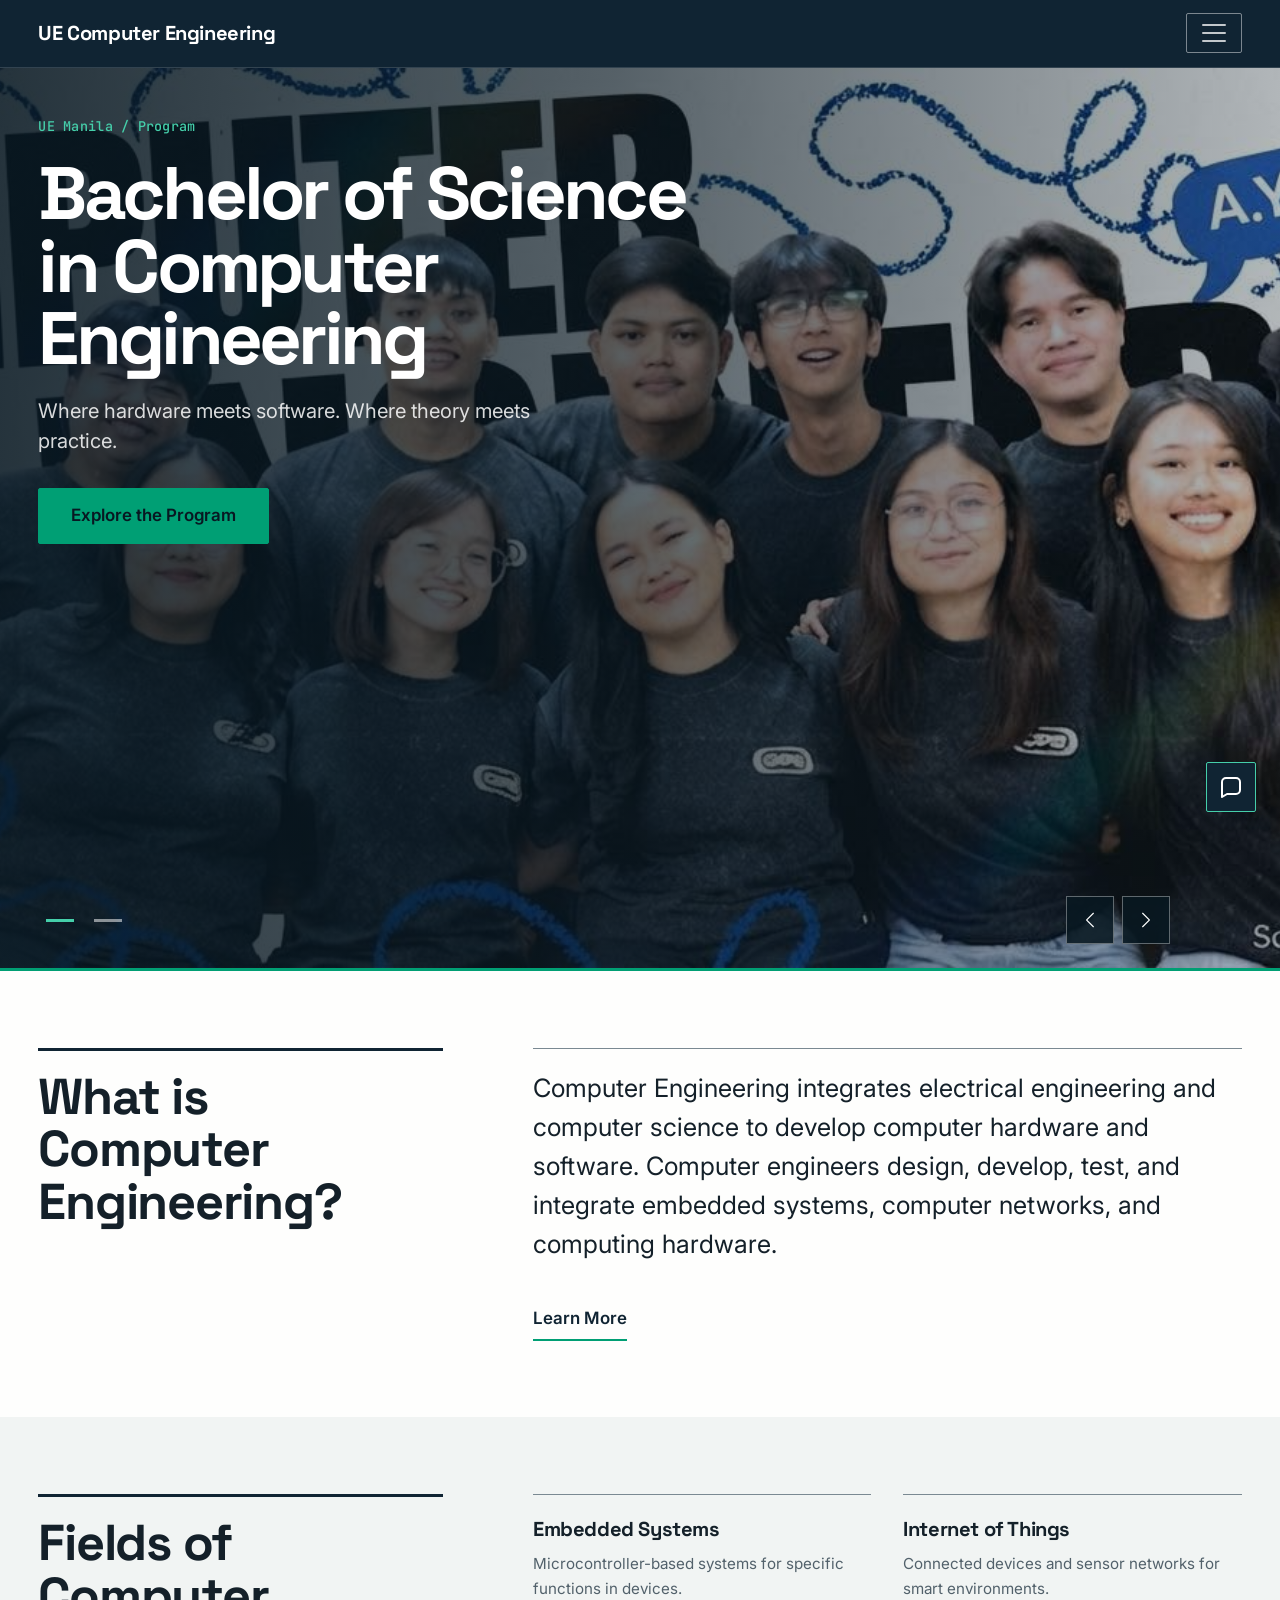
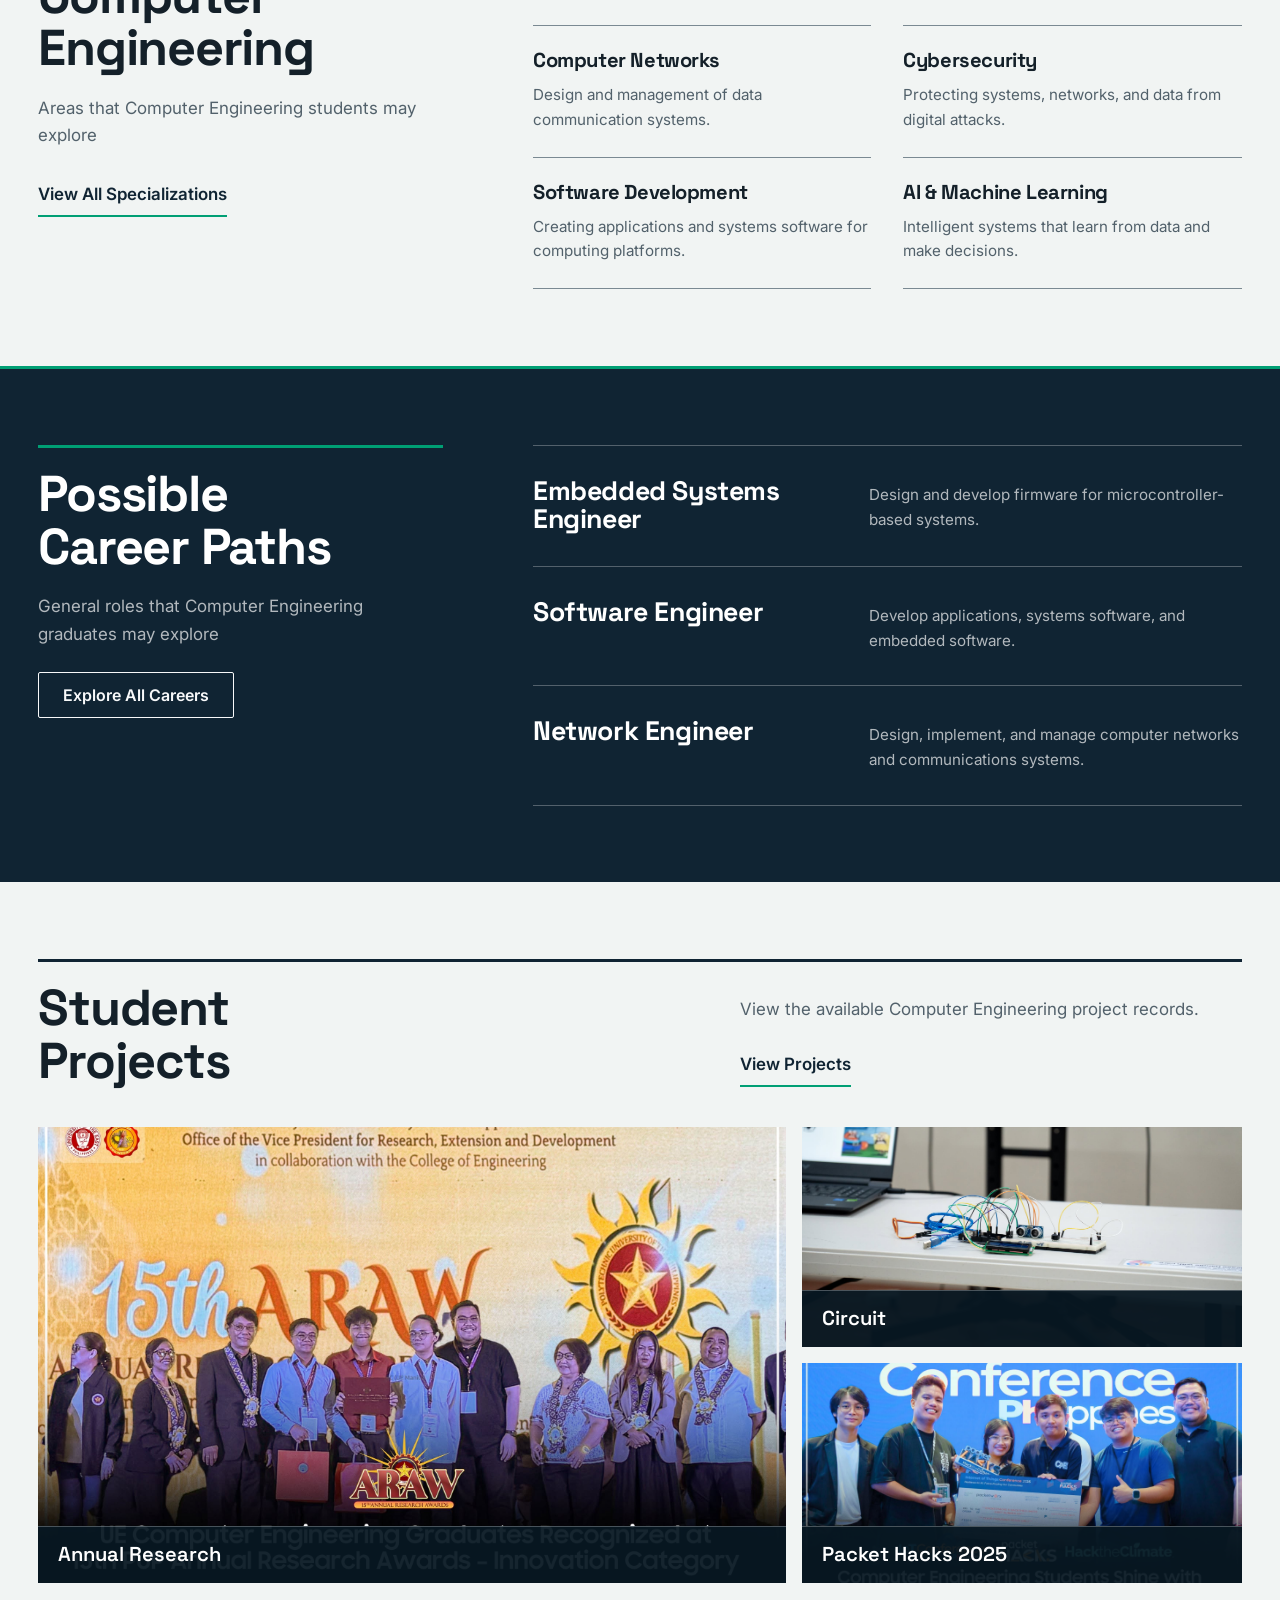
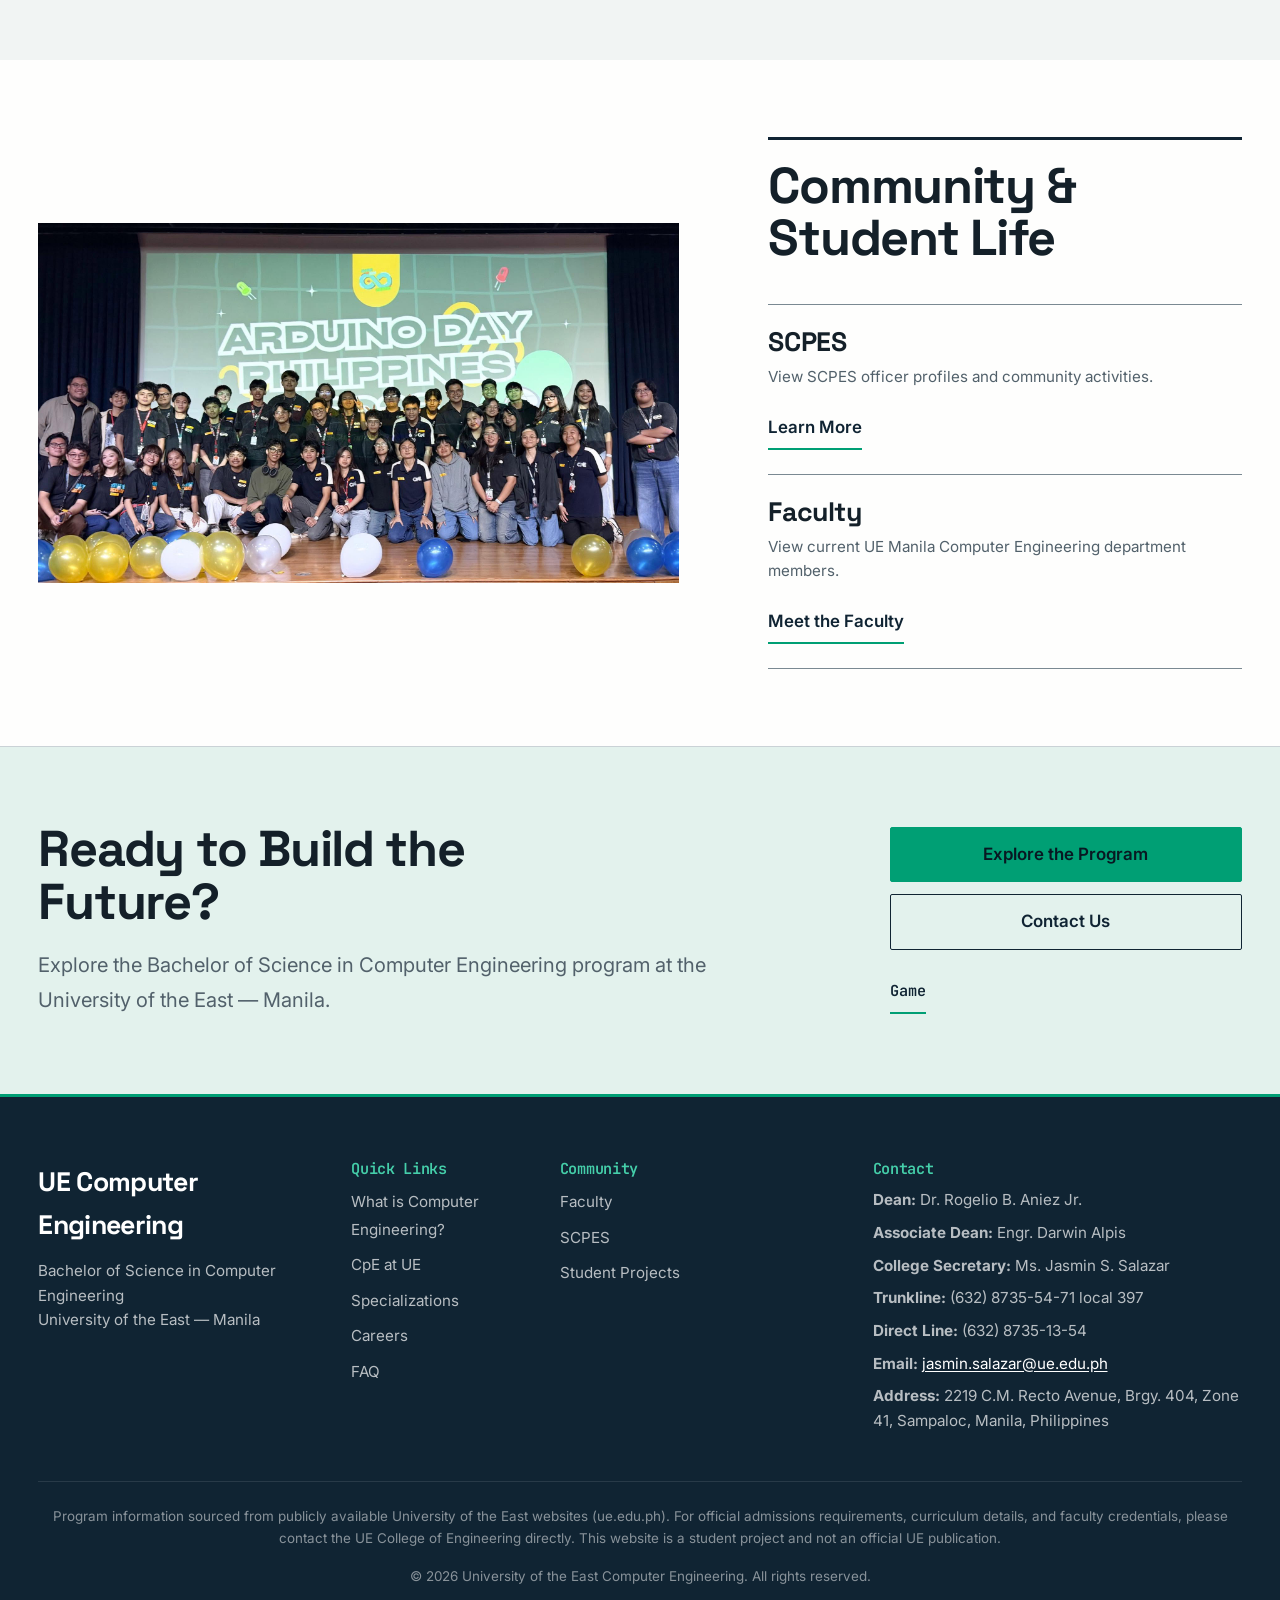
==== commit e182d1fe: "fix: finalize responsive polish and site content" ====
--- a/index.html
+++ b/index.html
@@ -1,330 +1,759 @@
-<!DOCTYPE html>
+<!doctype html>
 <html lang="en">
-<head>
-  <meta charset="UTF-8">
-  <meta name="viewport" content="width=device-width, initial-scale=1.0">
-  <link rel="icon" href="Assets/favicon.svg" type="image/svg+xml">
-  <meta name="description" content="Bachelor of Science in Computer Engineering website for the University of the East - Manila" data-i18n="meta.description">
-  <title data-i18n="meta.title">UE Manila Computer Engineering</title>
-  <link rel="preconnect" href="https://fonts.googleapis.com">
-  <link rel="preconnect" href="https://fonts.gstatic.com" crossorigin>
-  <link rel="preload" as="style" href="https://fonts.googleapis.com/css2?family=Inter:wght@400;500;600&family=JetBrains+Mono:wght@400;500&family=Space+Grotesk:wght@500;600;700&display=swap" onload="this.onload=null;this.rel='stylesheet'">
-  <noscript><link rel="stylesheet" href="https://fonts.googleapis.com/css2?family=Inter:wght@400;500;600&family=JetBrains+Mono:wght@400;500&family=Space+Grotesk:wght@500;600;700&display=swap"></noscript>
-  <link href="https://cdn.jsdelivr.net/npm/bootstrap@5.3.3/dist/css/bootstrap.min.css" rel="stylesheet" integrity="sha384-QWTKZyjpPEjISv5WaRU9OFeRpok6YctnYmDr5pNlyT2bRjXh0JMhjY6hW+ALEwIH" crossorigin="anonymous">
-  <link rel="stylesheet" href="Assets/css/variables.css">
-  <link rel="stylesheet" href="Assets/css/main.css">
-  <link rel="stylesheet" href="Assets/css/assistant.css">
-</head>
-<body class="page-home">
-  <a href="#home-overview" class="skip-link" data-i18n="skip.main">Skip to main content</a>
-
-  <!-- Navbar -->
-  <nav class="navbar navbar-expand-xxl" aria-label="Main navigation" data-i18n-aria-label="a11y.mainNav">
-    <div class="container-custom">
-      <a class="navbar-brand" href="index.html" data-i18n="brand.name">UE Computer Engineering</a>
-
-      <button class="navbar-toggler" type="button" data-bs-toggle="collapse" data-bs-target="#navbarNav" aria-controls="navbarNav" aria-expanded="false" aria-label="Toggle navigation" data-i18n-aria-label="a11y.toggleNav">
-        <span class="navbar-toggler-icon"></span>
-      </button>
-
-      <div class="collapse navbar-collapse" id="navbarNav">
-        <button class="navbar-drawer-close" type="button" data-i18n="a11y.closeNav">Close menu</button>
-        <ul class="navbar-nav me-auto mb-2 mb-xxl-0">
-          <li class="nav-item"><a class="nav-link active" href="index.html" data-i18n="nav.home">Home</a></li>
-          <li class="nav-item dropdown">
-            <a class="nav-link dropdown-toggle" href="#" role="button" data-bs-toggle="dropdown" aria-expanded="false" data-i18n="nav.about">About CpE</a>
-            <ul class="dropdown-menu">
-              <li><a class="dropdown-item" href="what-is-cpe.html" data-i18n="nav.whatIs">What is Computer Engineering?</a></li>
-              <li><a class="dropdown-item" href="what-is-cpe.html#hardware-software" data-i18n="nav.hardwareSoftware">Hardware &amp; Software</a></li>
-              <li><a class="dropdown-item" href="what-is-cpe.html#major-fields" data-i18n="nav.majorFields">Major Fields</a></li>
-              <li><a class="dropdown-item" href="what-is-cpe.html#why-matters" data-i18n="nav.whyMatters">Why It Matters</a></li>
+  <head>
+    <meta charset="UTF-8" />
+    <meta name="viewport" content="width=device-width, initial-scale=1.0" />
+    <link rel="icon" href="Assets/favicon.svg" type="image/svg+xml" />
+    <meta
+      name="description"
+      content="Bachelor of Science in Computer Engineering website for the University of the East - Manila"
+      data-i18n="meta.description"
+    />
+    <title data-i18n="meta.title">UE Manila Computer Engineering</title>
+    <link rel="preconnect" href="https://fonts.googleapis.com" />
+    <link rel="preconnect" href="https://fonts.gstatic.com" crossorigin />
+    <link
+      rel="preload"
+      as="style"
+      href="https://fonts.googleapis.com/css2?family=Inter:wght@400;500;600&family=JetBrains+Mono:wght@400;500&family=Space+Grotesk:wght@500;600;700&display=swap"
+      onload="
+        this.onload = null;
+        this.rel = 'stylesheet';
+      "
+    />
+    <noscript
+      ><link
+        rel="stylesheet"
+        href="https://fonts.googleapis.com/css2?family=Inter:wght@400;500;600&family=JetBrains+Mono:wght@400;500&family=Space+Grotesk:wght@500;600;700&display=swap"
+    /></noscript>
+    <link
+      href="https://cdn.jsdelivr.net/npm/bootstrap@5.3.3/dist/css/bootstrap.min.css"
+      rel="stylesheet"
+      integrity="sha384-QWTKZyjpPEjISv5WaRU9OFeRpok6YctnYmDr5pNlyT2bRjXh0JMhjY6hW+ALEwIH"
+      crossorigin="anonymous"
+    />
+    <link rel="stylesheet" href="Assets/css/variables.css" />
+    <link rel="stylesheet" href="Assets/css/main.css" />
+    <link rel="stylesheet" href="Assets/css/assistant.css" />
+  </head>
+  <body class="page-home">
+    <a href="#home-overview" class="skip-link" data-i18n="skip.main"
+      >Skip to main content</a
+    >
+
+    <!-- Navbar -->
+    <nav
+      class="navbar navbar-expand-xxl"
+      aria-label="Main navigation"
+      data-i18n-aria-label="a11y.mainNav"
+    >
+      <div class="container-custom">
+        <a class="navbar-brand" href="index.html" data-i18n="brand.name"
+          >UE Computer Engineering</a
+        >
+
+        <button
+          class="navbar-toggler"
+          type="button"
+          data-bs-toggle="collapse"
+          data-bs-target="#navbarNav"
+          aria-controls="navbarNav"
+          aria-expanded="false"
+          aria-label="Toggle navigation"
+          data-i18n-aria-label="a11y.toggleNav"
+        >
+          <span class="navbar-toggler-icon"></span>
+        </button>
+
+        <div class="collapse navbar-collapse" id="navbarNav">
+          <button
+            class="navbar-drawer-close"
+            type="button"
+            data-i18n="a11y.closeNav"
+          >
+            Close menu
+          </button>
+          <ul class="navbar-nav me-auto mb-2 mb-xxl-0">
+            <li class="nav-item">
+              <a class="nav-link active" href="index.html" data-i18n="nav.home"
+                >Home</a
+              >
+            </li>
+            <li class="nav-item dropdown">
+              <a
+                class="nav-link dropdown-toggle"
+                href="#"
+                role="button"
+                data-bs-toggle="dropdown"
+                aria-expanded="false"
+                data-i18n="nav.about"
+                >About CpE</a
+              >
+              <ul class="dropdown-menu">
+                <li>
+                  <a
+                    class="dropdown-item"
+                    href="what-is-cpe.html"
+                    data-i18n="nav.whatIs"
+                    >What is Computer Engineering?</a
+                  >
+                </li>
+                <li>
+                  <a
+                    class="dropdown-item"
+                    href="what-is-cpe.html#hardware-software"
+                    data-i18n="nav.hardwareSoftware"
+                    >Hardware &amp; Software</a
+                  >
+                </li>
+                <li>
+                  <a
+                    class="dropdown-item"
+                    href="what-is-cpe.html#major-fields"
+                    data-i18n="nav.majorFields"
+                    >Major Fields</a
+                  >
+                </li>
+                <li>
+                  <a
+                    class="dropdown-item"
+                    href="what-is-cpe.html#why-matters"
+                    data-i18n="nav.whyMatters"
+                    >Why It Matters</a
+                  >
+                </li>
+              </ul>
+            </li>
+            <li class="nav-item dropdown">
+              <a
+                class="nav-link dropdown-toggle"
+                href="#"
+                role="button"
+                data-bs-toggle="dropdown"
+                aria-expanded="false"
+                data-i18n="nav.cpeAtUe"
+                >CpE at UE</a
+              >
+              <ul class="dropdown-menu">
+                <li>
+                  <a
+                    class="dropdown-item"
+                    href="cpe-at-ue.html"
+                    data-i18n="nav.overview"
+                    >Program Overview</a
+                  >
+                </li>
+              </ul>
+            </li>
+            <li class="nav-item">
+              <a
+                class="nav-link"
+                href="specializations.html"
+                data-i18n="nav.specializations"
+                >Specializations</a
+              >
+            </li>
+            <li class="nav-item">
+              <a class="nav-link" href="careers.html" data-i18n="nav.careers"
+                >Careers</a
+              >
+            </li>
+            <li class="nav-item">
+              <a class="nav-link" href="skills.html" data-i18n="nav.skills"
+                >Skills</a
+              >
+            </li>
+            <li class="nav-item dropdown">
+              <a
+                class="nav-link dropdown-toggle"
+                href="#"
+                role="button"
+                data-bs-toggle="dropdown"
+                aria-expanded="false"
+                data-i18n="nav.community"
+                >Community</a
+              >
+              <ul class="dropdown-menu">
+                <li>
+                  <a
+                    class="dropdown-item"
+                    href="faculty.html"
+                    data-i18n="nav.faculty"
+                    >Faculty</a
+                  >
+                </li>
+                <li>
+                  <a
+                    class="dropdown-item"
+                    href="scpes.html"
+                    data-i18n="nav.scpes"
+                    >SCPES</a
+                  >
+                </li>
+                <li>
+                  <a
+                    class="dropdown-item"
+                    href="projects.html"
+                    data-i18n="nav.projects"
+                    >Student Projects</a
+                  >
+                </li>
+              </ul>
+            </li>
+            <li class="nav-item">
+              <a class="nav-link" href="faq.html" data-i18n="nav.faq">FAQ</a>
+            </li>
+            <li class="nav-item">
+              <a class="nav-link" href="contact.html" data-i18n="nav.contact"
+                >Contact</a
+              >
+            </li>
+            <li class="nav-item">
+              <a class="nav-link" href="game.html" data-i18n="nav.game">Game</a>
+            </li>
+          </ul>
+
+          <div class="dropdown language-selector">
+            <button
+              class="btn btn-link nav-link dropdown-toggle"
+              type="button"
+              data-bs-toggle="dropdown"
+              aria-expanded="false"
+              aria-label="Select language"
+              data-i18n-aria-label="a11y.selectLanguage"
+            >
+              <span data-i18n="lang.current">English</span>
+            </button>
+            <ul class="dropdown-menu dropdown-menu-end">
+              <li>
+                <a
+                  class="dropdown-item"
+                  href="#"
+                  data-lang="en"
+                  data-i18n="lang.english"
+                  >English</a
+                >
+              </li>
+              <li>
+                <a
+                  class="dropdown-item"
+                  href="#"
+                  data-lang="fil"
+                  data-i18n="lang.filipino"
+                  >Filipino</a
+                >
+              </li>
             </ul>
-          </li>
-          <li class="nav-item dropdown">
-            <a class="nav-link dropdown-toggle" href="#" role="button" data-bs-toggle="dropdown" aria-expanded="false" data-i18n="nav.cpeAtUe">CpE at UE</a>
-            <ul class="dropdown-menu">
-              <li><a class="dropdown-item" href="cpe-at-ue.html" data-i18n="nav.overview">Program Overview</a></li>
+          </div>
+        </div>
+      </div>
+    </nav>
+
+    <div class="navbar-drawer-backdrop" aria-hidden="true"></div>
+
+    <main id="main-content">
+      <!-- Hero Carousel -->
+      <section
+        class="hero-base hero-base--carousel"
+        aria-label="Hero carousel"
+        data-i18n-aria-label="a11y.heroCarousel"
+      >
+        <div id="heroCarousel" class="carousel slide" data-bs-interval="false">
+          <div class="carousel-indicators">
+            <button
+              type="button"
+              data-bs-target="#heroCarousel"
+              data-bs-slide-to="0"
+              class="active"
+              aria-current="true"
+              aria-label="Slide 1"
+              data-i18n-aria-label="a11y.slide1"
+            ></button>
+            <button
+              type="button"
+              data-bs-target="#heroCarousel"
+              data-bs-slide-to="1"
+              aria-label="Slide 2"
+              data-i18n-aria-label="a11y.slide2"
+            ></button>
+          </div>
+          <div class="carousel-inner">
+            <!-- Slide 1 -->
+            <div class="carousel-item active">
+              <div class="hero-slide hero-slide-1">
+                <div class="hero-base__content">
+                  <p class="home-hero-label" data-i18n="home.hero.slide1.label">
+                    UE Manila / Program
+                  </p>
+                  <h1 data-i18n="hero.slide1.title">
+                    Bachelor of Science in Computer Engineering
+                  </h1>
+                  <p class="lead" data-i18n="hero.slide1.tagline">
+                    Where hardware meets software. Where theory meets practice.
+                  </p>
+                  <a
+                    href="cpe-at-ue.html"
+                    class="btn btn-primary btn-lg"
+                    data-i18n="hero.slide1.cta"
+                    >Explore the Program</a
+                  >
+                </div>
+              </div>
+            </div>
+            <!-- Slide 2 -->
+            <div class="carousel-item">
+              <div class="hero-slide hero-slide-2">
+                <div class="hero-base__content">
+                  <p class="home-hero-label" data-i18n="home.hero.slide2.label">
+                    Student Work / Engineering
+                  </p>
+                  <h2 data-i18n="hero.slide2.title">
+                    Design. Build. Innovate.
+                  </h2>
+                  <p class="lead" data-i18n="hero.slide2.tagline">
+                    Real projects. Real engineering. Real impact.
+                  </p>
+                  <a
+                    href="projects.html"
+                    class="btn btn-primary btn-lg"
+                    data-i18n="hero.slide2.cta"
+                    >View Student Work</a
+                  >
+                </div>
+              </div>
+            </div>
+          </div>
+          <button
+            class="carousel-control-prev"
+            type="button"
+            data-bs-target="#heroCarousel"
+            data-bs-slide="prev"
+            aria-label="Previous slide"
+            data-i18n-aria-label="a11y.previousSlide"
+          >
+            <span class="carousel-control-prev-icon" aria-hidden="true"></span>
+          </button>
+          <button
+            class="carousel-control-next"
+            type="button"
+            data-bs-target="#heroCarousel"
+            data-bs-slide="next"
+            aria-label="Next slide"
+            data-i18n-aria-label="a11y.nextSlide"
+          >
+            <span class="carousel-control-next-icon" aria-hidden="true"></span>
+          </button>
+        </div>
+      </section>
+
+      <!-- Introduction -->
+      <section class="section home-intro" id="home-overview">
+        <div class="container-custom">
+          <div class="home-editorial-split">
+            <header class="home-section-heading">
+              <h2 data-i18n="intro.whatIs.title">
+                What is Computer Engineering?
+              </h2>
+            </header>
+            <div class="home-intro-copy">
+              <p class="lead" data-i18n="intro.whatIs.desc">
+                Computer Engineering integrates electrical engineering and
+                computer science to develop computer hardware and software.
+                Computer engineers design, develop, test, and integrate embedded
+                systems, computer networks, and computing hardware.
+              </p>
+              <a
+                href="what-is-cpe.html"
+                class="home-text-link"
+                data-i18n="intro.whatIs.cta"
+                >Learn More</a
+              >
+            </div>
+          </div>
+        </div>
+      </section>
+
+      <!-- Specializations Preview -->
+      <section class="section home-fields section-alt">
+        <div class="container-custom">
+          <div class="home-editorial-split">
+            <header class="home-section-heading">
+              <h2 data-i18n="specializations.title">
+                Fields of Computer Engineering
+              </h2>
+              <p data-i18n="specializations.subtitle">
+                Areas that Computer Engineering students may explore
+              </p>
+              <a
+                href="specializations.html"
+                class="home-text-link"
+                data-i18n="specializations.cta"
+                >View All Specializations</a
+              >
+            </header>
+            <div class="home-field-list">
+              <article class="home-field">
+                <h3 data-i18n="specializations.item1.title">
+                  Embedded Systems
+                </h3>
+                <p data-i18n="specializations.item1.desc">
+                  Microcontroller-based systems for specific functions in
+                  devices.
+                </p>
+              </article>
+              <article class="home-field">
+                <h3 data-i18n="specializations.item2.title">
+                  Internet of Things
+                </h3>
+                <p data-i18n="specializations.item2.desc">
+                  Connected devices and sensor networks for smart environments.
+                </p>
+              </article>
+              <article class="home-field">
+                <h3 data-i18n="specializations.item3.title">
+                  Computer Networks
+                </h3>
+                <p data-i18n="specializations.item3.desc">
+                  Design and management of data communication systems.
+                </p>
+              </article>
+              <article class="home-field">
+                <h3 data-i18n="specializations.item4.title">Cybersecurity</h3>
+                <p data-i18n="specializations.item4.desc">
+                  Protecting systems, networks, and data from digital attacks.
+                </p>
+              </article>
+              <article class="home-field">
+                <h3 data-i18n="specializations.item5.title">
+                  Software Development
+                </h3>
+                <p data-i18n="specializations.item5.desc">
+                  Creating applications and systems software for computing
+                  platforms.
+                </p>
+              </article>
+              <article class="home-field">
+                <h3 data-i18n="specializations.item6.title">
+                  AI &amp; Machine Learning
+                </h3>
+                <p data-i18n="specializations.item6.desc">
+                  Intelligent systems that learn from data and make decisions.
+                </p>
+              </article>
+            </div>
+          </div>
+        </div>
+      </section>
+
+      <!-- Career Outcomes Preview -->
+      <section class="section home-careers">
+        <div class="container-custom">
+          <div class="home-editorial-split">
+            <header class="home-section-heading">
+              <h2 data-i18n="careers.title">Possible Career Paths</h2>
+              <p data-i18n="careers.subtitle">
+                General roles that Computer Engineering graduates may explore
+              </p>
+              <a
+                href="careers.html"
+                class="btn btn-outline-light"
+                data-i18n="careers.cta"
+                >Explore All Careers</a
+              >
+            </header>
+            <div class="home-career-list">
+              <article class="home-career">
+                <h3 data-i18n="careers.item1.title">
+                  Embedded Systems Engineer
+                </h3>
+                <p data-i18n="careers.item1.desc">
+                  Design and develop firmware for microcontroller-based systems.
+                </p>
+              </article>
+              <article class="home-career">
+                <h3 data-i18n="careers.item2.title">Software Engineer</h3>
+                <p data-i18n="careers.item2.desc">
+                  Develop applications, systems software, and embedded software.
+                </p>
+              </article>
+              <article class="home-career">
+                <h3 data-i18n="careers.item3.title">Network Engineer</h3>
+                <p data-i18n="careers.item3.desc">
+                  Design, implement, and manage computer networks and
+                  communications systems.
+                </p>
+              </article>
+            </div>
+          </div>
+        </div>
+      </section>
+
+      <!-- Project Preview -->
+      <section class="section home-projects section-alt">
+        <div class="container-custom">
+          <header class="home-projects-heading">
+            <h2 data-i18n="community.projects.title">Student Projects</h2>
+            <div>
+              <p data-i18n="community.projects.desc">
+                View the available Computer Engineering project records.
+              </p>
+              <a
+                href="projects.html"
+                class="home-text-link"
+                data-i18n="community.projects.cta"
+                >View Projects</a
+              >
+            </div>
+          </header>
+          <div class="home-project-grid">
+            <a class="home-project home-project--lead" href="projects.html">
+              <img
+                src="Assets/images/project-and-achievements/annual-research.jpg"
+                alt=""
+                loading="lazy"
+              />
+              <span data-i18n="projects.annual-research.title"
+                >Annual Research</span
+              >
+            </a>
+            <a class="home-project" href="projects.html">
+              <img
+                src="Assets/images/project-and-achievements/circuit.jpg"
+                alt=""
+                loading="lazy"
+              />
+              <span data-i18n="projects.circuit.title">Circuit</span>
+            </a>
+            <a class="home-project" href="projects.html">
+              <img
+                src="Assets/images/project-and-achievements/packet-hacks-2025.jpg"
+                alt=""
+                loading="lazy"
+              />
+              <span data-i18n="projects.packet-hacks.title"
+                >Packet Hacks 2025</span
+              >
+            </a>
+          </div>
+        </div>
+      </section>
+
+      <!-- Community Spotlight -->
+      <section class="section home-community">
+        <div class="container-custom">
+          <div class="home-community-grid">
+            <figure class="home-community-image">
+              <img
+                src="Assets/images/scpes/arduino-day.jpg"
+                alt="SCPES students at Arduino Day Philippines"
+                loading="lazy"
+                decoding="async"
+              />
+            </figure>
+            <div class="home-community-content">
+              <h2 data-i18n="community.title">Community &amp; Student Life</h2>
+              <div class="home-community-links">
+                <article>
+                  <h3 data-i18n="community.scpes.title">SCPES</h3>
+                  <p data-i18n="community.scpes.desc">
+                    View SCPES officer profiles and community activities.
+                  </p>
+                  <a
+                    href="scpes.html"
+                    class="home-text-link"
+                    data-i18n="community.scpes.cta"
+                    >Learn More</a
+                  >
+                </article>
+                <article>
+                  <h3 data-i18n="community.faculty.title">Faculty</h3>
+                  <p data-i18n="community.faculty.desc">
+                    View current UE Manila Computer Engineering department
+                    members.
+                  </p>
+                  <a
+                    href="faculty.html"
+                    class="home-text-link"
+                    data-i18n="community.faculty.cta"
+                    >Meet the Faculty</a
+                  >
+                </article>
+              </div>
+            </div>
+          </div>
+        </div>
+      </section>
+
+      <!-- CTA Banner -->
+      <section class="section home-cta">
+        <div class="container-custom home-cta-grid">
+          <div>
+            <h2 data-i18n="cta.title">Ready to Build the Future?</h2>
+            <p class="lead" data-i18n="cta.desc">
+              Explore the Bachelor of Science in Computer Engineering program at
+              the University of the East — Manila.
+            </p>
+          </div>
+          <div class="home-cta-actions">
+            <a
+              href="cpe-at-ue.html"
+              class="btn btn-primary btn-lg"
+              data-i18n="cta.program"
+              >Explore the Program</a
+            >
+            <a
+              href="contact.html"
+              class="btn btn-outline-primary btn-lg"
+              data-i18n="cta.contact"
+              >Contact Us</a
+            >
+            <a href="game.html" class="home-utility-link" data-i18n="nav.game"
+              >Game</a
+            >
+          </div>
+        </div>
+      </section>
+    </main>
+
+    <!-- Footer -->
+    <footer class="site-footer">
+      <div class="container-custom">
+        <div class="row g-5">
+          <div class="col-lg-3 col-md-6">
+            <p class="footer-brand" data-i18n="brand.name">
+              UE Computer Engineering
+            </p>
+            <p class="footer-tagline">
+              <span data-i18n="footer.tagline"
+                >Bachelor of Science in Computer Engineering</span
+              >
+              <br />
+              <span data-i18n="footer.university"
+                >University of the East — Manila</span
+              >
+            </p>
+          </div>
+          <div class="col-lg-2 col-md-6">
+            <h2 class="footer-heading" data-i18n="footer.quickLinks">
+              Quick Links
+            </h2>
+            <ul class="footer-links">
+              <li>
+                <a href="what-is-cpe.html" data-i18n="nav.whatIs"
+                  >What is Computer Engineering?</a
+                >
+              </li>
+              <li>
+                <a href="cpe-at-ue.html" data-i18n="nav.cpeAtUe">CpE at UE</a>
+              </li>
+              <li>
+                <a href="specializations.html" data-i18n="nav.specializations"
+                  >Specializations</a
+                >
+              </li>
+              <li>
+                <a href="careers.html" data-i18n="nav.careers">Careers</a>
+              </li>
+              <li><a href="faq.html" data-i18n="nav.faq">FAQ</a></li>
             </ul>
-          </li>
-          <li class="nav-item"><a class="nav-link" href="specializations.html" data-i18n="nav.specializations">Specializations</a></li>
-          <li class="nav-item"><a class="nav-link" href="careers.html" data-i18n="nav.careers">Careers</a></li>
-          <li class="nav-item dropdown">
-            <a class="nav-link dropdown-toggle" href="#" role="button" data-bs-toggle="dropdown" aria-expanded="false" data-i18n="nav.community">Community</a>
-            <ul class="dropdown-menu">
-              <li><a class="dropdown-item" href="faculty.html" data-i18n="nav.faculty">Faculty</a></li>
-              <li><a class="dropdown-item" href="scpes.html" data-i18n="nav.scpes">SCPES</a></li>
-              <li><a class="dropdown-item" href="projects.html" data-i18n="nav.projects">Student Projects</a></li>
+          </div>
+          <div class="col-lg-3 col-md-6">
+            <h2 class="footer-heading" data-i18n="footer.community">
+              Community
+            </h2>
+            <ul class="footer-links">
+              <li>
+                <a href="faculty.html" data-i18n="nav.faculty">Faculty</a>
+              </li>
+              <li><a href="scpes.html" data-i18n="nav.scpes">SCPES</a></li>
+              <li>
+                <a href="projects.html" data-i18n="nav.projects"
+                  >Student Projects</a
+                >
+              </li>
             </ul>
-          </li>
-          <li class="nav-item"><a class="nav-link" href="faq.html" data-i18n="nav.faq">FAQ</a></li>
-          <li class="nav-item"><a class="nav-link" href="contact.html" data-i18n="nav.contact">Contact</a></li>
-          <li class="nav-item"><a class="nav-link" href="game.html" data-i18n="nav.game">Game</a></li>
-        </ul>
-
-        <div class="dropdown language-selector">
-          <button class="btn btn-link nav-link dropdown-toggle" type="button" data-bs-toggle="dropdown" aria-expanded="false" aria-label="Select language" data-i18n-aria-label="a11y.selectLanguage">
-            <span data-i18n="lang.current">English</span>
-          </button>
-          <ul class="dropdown-menu dropdown-menu-end">
-            <li><a class="dropdown-item" href="#" data-lang="en" data-i18n="lang.english">English</a></li>
-            <li><a class="dropdown-item" href="#" data-lang="fil" data-i18n="lang.filipino">Filipino</a></li>
-          </ul>
+          </div>
+          <div class="col-lg-4 col-md-6">
+            <h2 class="footer-heading" data-i18n="footer.contact">Contact</h2>
+            <address class="footer-contact">
+              <p>
+                <strong data-i18n="footer.dean">Dean:</strong> Dr. Rogelio B.
+                Aniez Jr.
+              </p>
+              <p>
+                <strong data-i18n="footer.assocDean">Associate Dean:</strong>
+                Engr. Darwin Alpis
+              </p>
+              <p>
+                <strong data-i18n="footer.secretary">College Secretary:</strong>
+                Ms. Jasmin S. Salazar
+              </p>
+              <p>
+                <strong data-i18n="footer.trunkline">Trunkline:</strong> (632)
+                8735-54-71 local 397
+              </p>
+              <p>
+                <strong data-i18n="footer.directLine">Direct Line:</strong>
+                (632) 8735-13-54
+              </p>
+              <p>
+                <strong data-i18n="footer.email">Email:</strong>
+                <a href="mailto:jasmin.salazar@ue.edu.ph"
+                  >jasmin.salazar@ue.edu.ph</a
+                >
+              </p>
+              <p>
+                <strong data-i18n="footer.address">Address:</strong> 2219 C.M.
+                Recto Avenue, Brgy. 404, Zone 41, Sampaloc, Manila, Philippines
+              </p>
+            </address>
+          </div>
+        </div>
+        <div class="footer-bottom">
+          <p data-i18n="footer.disclaimer">
+            Program information sourced from publicly available University of
+            the East websites (ue.edu.ph). For official admissions requirements,
+            curriculum details, and faculty credentials, please contact the UE
+            College of Engineering directly. This website is a student project
+            and not an official UE publication.
+          </p>
+          <p data-i18n="footer.copyright">
+            &copy; 2026 University of the East Computer Engineering. All rights
+            reserved.
+          </p>
         </div>
       </div>
-    </div>
-  </nav>
-
-  <div class="navbar-drawer-backdrop" aria-hidden="true"></div>
-
-  <main id="main-content">
-  <!-- Hero Carousel -->
-  <section class="hero-carousel" aria-label="Hero carousel" data-i18n-aria-label="a11y.heroCarousel">
-    <div id="heroCarousel" class="carousel slide" data-bs-interval="false">
-      <div class="carousel-indicators">
-        <button type="button" data-bs-target="#heroCarousel" data-bs-slide-to="0" class="active" aria-current="true" aria-label="Slide 1" data-i18n-aria-label="a11y.slide1"></button>
-        <button type="button" data-bs-target="#heroCarousel" data-bs-slide-to="1" aria-label="Slide 2" data-i18n-aria-label="a11y.slide2"></button>
-      </div>
-      <div class="carousel-inner">
-        <!-- Slide 1 -->
-        <div class="carousel-item active">
-          <div class="hero-slide hero-slide-1">
-            <div class="carousel-caption">
-              <p class="home-hero-label" data-i18n="home.hero.slide1.label">UE Manila / Program</p>
-              <h1 data-i18n="hero.slide1.title">Bachelor of Science in Computer Engineering</h1>
-              <p class="lead" data-i18n="hero.slide1.tagline">Where hardware meets software. Where theory meets practice.</p>
-              <a href="cpe-at-ue.html" class="btn btn-primary btn-lg" data-i18n="hero.slide1.cta">Explore the Program</a>
-            </div>
-          </div>
-        </div>
-        <!-- Slide 2 -->
-        <div class="carousel-item">
-          <div class="hero-slide hero-slide-2">
-            <div class="carousel-caption">
-              <p class="home-hero-label" data-i18n="home.hero.slide2.label">Student Work / Engineering</p>
-              <h2 data-i18n="hero.slide2.title">Design. Build. Innovate.</h2>
-              <p class="lead" data-i18n="hero.slide2.tagline">Real projects. Real engineering. Real impact.</p>
-              <a href="projects.html" class="btn btn-primary btn-lg" data-i18n="hero.slide2.cta">View Student Work</a>
-            </div>
-          </div>
-        </div>
-      </div>
-      <button class="carousel-control-prev" type="button" data-bs-target="#heroCarousel" data-bs-slide="prev" aria-label="Previous slide" data-i18n-aria-label="a11y.previousSlide">
-        <span class="carousel-control-prev-icon" aria-hidden="true"></span>
-      </button>
-      <button class="carousel-control-next" type="button" data-bs-target="#heroCarousel" data-bs-slide="next" aria-label="Next slide" data-i18n-aria-label="a11y.nextSlide">
-        <span class="carousel-control-next-icon" aria-hidden="true"></span>
-      </button>
-    </div>
-  </section>
-
-    <!-- Introduction -->
-    <section class="section home-intro" id="home-overview">
-      <div class="container-custom">
-        <div class="home-editorial-split">
-          <header class="home-section-heading">
-            <h2 data-i18n="intro.whatIs.title">What is Computer Engineering?</h2>
-          </header>
-          <div class="home-intro-copy">
-            <p class="lead" data-i18n="intro.whatIs.desc">Computer Engineering integrates electrical engineering and computer science to develop computer hardware and software. Computer engineers design, develop, test, and integrate embedded systems, computer networks, and computing hardware.</p>
-            <a href="what-is-cpe.html" class="home-text-link" data-i18n="intro.whatIs.cta">Learn More</a>
-          </div>
-        </div>
-      </div>
-    </section>
-
-    <!-- Specializations Preview -->
-    <section class="section home-fields section-alt">
-      <div class="container-custom">
-        <div class="home-editorial-split">
-          <header class="home-section-heading">
-            <h2 data-i18n="specializations.title">Fields of Computer Engineering</h2>
-            <p data-i18n="specializations.subtitle">Areas that Computer Engineering students may explore</p>
-            <a href="specializations.html" class="home-text-link" data-i18n="specializations.cta">View All Specializations</a>
-          </header>
-          <div class="home-field-list">
-            <article class="home-field">
-              <h3 data-i18n="specializations.item1.title">Embedded Systems</h3>
-              <p data-i18n="specializations.item1.desc">Microcontroller-based systems for specific functions in devices.</p>
-            </article>
-            <article class="home-field">
-              <h3 data-i18n="specializations.item2.title">Internet of Things</h3>
-              <p data-i18n="specializations.item2.desc">Connected devices and sensor networks for smart environments.</p>
-            </article>
-            <article class="home-field">
-              <h3 data-i18n="specializations.item3.title">Computer Networks</h3>
-              <p data-i18n="specializations.item3.desc">Design and management of data communication systems.</p>
-            </article>
-            <article class="home-field">
-              <h3 data-i18n="specializations.item4.title">Cybersecurity</h3>
-              <p data-i18n="specializations.item4.desc">Protecting systems, networks, and data from digital attacks.</p>
-            </article>
-            <article class="home-field">
-              <h3 data-i18n="specializations.item5.title">Software Development</h3>
-              <p data-i18n="specializations.item5.desc">Creating applications and systems software for computing platforms.</p>
-            </article>
-            <article class="home-field">
-              <h3 data-i18n="specializations.item6.title">AI &amp; Machine Learning</h3>
-              <p data-i18n="specializations.item6.desc">Intelligent systems that learn from data and make decisions.</p>
-            </article>
-          </div>
-        </div>
-      </div>
-    </section>
-
-    <!-- Career Outcomes Preview -->
-    <section class="section home-careers">
-      <div class="container-custom">
-        <div class="home-editorial-split">
-          <header class="home-section-heading">
-            <h2 data-i18n="careers.title">Possible Career Paths</h2>
-            <p data-i18n="careers.subtitle">General roles that Computer Engineering graduates may explore</p>
-            <a href="careers.html" class="btn btn-outline-light" data-i18n="careers.cta">Explore All Careers</a>
-          </header>
-          <div class="home-career-list">
-            <article class="home-career">
-              <h3 data-i18n="careers.item1.title">Embedded Systems Engineer</h3>
-              <p data-i18n="careers.item1.desc">Design and develop firmware for microcontroller-based systems.</p>
-            </article>
-            <article class="home-career">
-              <h3 data-i18n="careers.item2.title">Software Engineer</h3>
-              <p data-i18n="careers.item2.desc">Develop applications, systems software, and embedded software.</p>
-            </article>
-            <article class="home-career">
-              <h3 data-i18n="careers.item3.title">Network Engineer</h3>
-              <p data-i18n="careers.item3.desc">Design, implement, and manage computer networks and communications systems.</p>
-            </article>
-          </div>
-        </div>
-      </div>
-    </section>
-
-    <!-- Project Preview -->
-    <section class="section home-projects section-alt">
-      <div class="container-custom">
-        <header class="home-projects-heading">
-          <h2 data-i18n="community.projects.title">Student Projects</h2>
-          <div>
-            <p data-i18n="community.projects.desc">View the available Computer Engineering project records.</p>
-            <a href="projects.html" class="home-text-link" data-i18n="community.projects.cta">View Projects</a>
-          </div>
-        </header>
-        <div class="home-project-grid">
-          <a class="home-project home-project--lead" href="projects.html">
-            <img src="Assets/images/project-and-achievements/annual-research.jpg" alt="" loading="lazy">
-            <span data-i18n="projects.annual-research.title">Annual Research</span>
-          </a>
-          <a class="home-project" href="projects.html">
-            <img src="Assets/images/project-and-achievements/circuit.jpg" alt="" loading="lazy">
-            <span data-i18n="projects.circuit.title">Circuit</span>
-          </a>
-          <a class="home-project" href="projects.html">
-            <img src="Assets/images/project-and-achievements/packet-hacks-2025.jpg" alt="" loading="lazy">
-            <span data-i18n="projects.packet-hacks.title">Packet Hacks 2025</span>
-          </a>
-        </div>
-      </div>
-    </section>
-
-    <!-- Community Spotlight -->
-    <section class="section home-community">
-      <div class="container-custom">
-        <div class="home-community-grid">
-          <figure class="home-community-image">
-            <img src="Assets/images/scpes/arduino-day.jpg" alt="SCPES students at Arduino Day Philippines" loading="lazy" decoding="async">
-          </figure>
-          <div class="home-community-content">
-            <h2 data-i18n="community.title">Community &amp; Student Life</h2>
-            <div class="home-community-links">
-              <article>
-                <h3 data-i18n="community.scpes.title">SCPES</h3>
-                <p data-i18n="community.scpes.desc">View SCPES officer profiles and community activities.</p>
-                <a href="scpes.html" class="home-text-link" data-i18n="community.scpes.cta">Learn More</a>
-              </article>
-              <article>
-                <h3 data-i18n="community.faculty.title">Faculty</h3>
-                <p data-i18n="community.faculty.desc">View current UE Manila Computer Engineering department members.</p>
-                <a href="faculty.html" class="home-text-link" data-i18n="community.faculty.cta">Meet the Faculty</a>
-              </article>
-            </div>
-          </div>
-        </div>
-      </div>
-    </section>
-
-    <!-- CTA Banner -->
-    <section class="section home-cta">
-      <div class="container-custom home-cta-grid">
-        <div>
-          <h2 data-i18n="cta.title">Ready to Build the Future?</h2>
-          <p class="lead" data-i18n="cta.desc">Explore the Bachelor of Science in Computer Engineering program at the University of the East — Manila.</p>
-        </div>
-        <div class="home-cta-actions">
-          <a href="cpe-at-ue.html" class="btn btn-primary btn-lg" data-i18n="cta.program">Explore the Program</a>
-          <a href="contact.html" class="btn btn-outline-primary btn-lg" data-i18n="cta.contact">Contact Us</a>
-          <a href="game.html" class="home-utility-link" data-i18n="nav.game">Game</a>
-        </div>
-      </div>
-    </section>
-  </main>
-
-  <!-- Footer -->
-  <footer class="site-footer">
-    <div class="container-custom">
-      <div class="row g-5">
-        <div class="col-lg-3 col-md-6">
-          <p class="footer-brand" data-i18n="brand.name">UE Computer Engineering</p>
-          <p class="footer-tagline">
-            <span data-i18n="footer.tagline">Bachelor of Science in Computer Engineering</span>
-            <br>
-            <span data-i18n="footer.university">University of the East — Manila</span>
-          </p>
-        </div>
-        <div class="col-lg-2 col-md-6">
-          <h2 class="footer-heading" data-i18n="footer.quickLinks">Quick Links</h2>
-          <ul class="footer-links">
-            <li><a href="what-is-cpe.html" data-i18n="nav.whatIs">What is Computer Engineering?</a></li>
-            <li><a href="cpe-at-ue.html" data-i18n="nav.cpeAtUe">CpE at UE</a></li>
-            <li><a href="specializations.html" data-i18n="nav.specializations">Specializations</a></li>
-            <li><a href="careers.html" data-i18n="nav.careers">Careers</a></li>
-            <li><a href="faq.html" data-i18n="nav.faq">FAQ</a></li>
-          </ul>
-        </div>
-        <div class="col-lg-3 col-md-6">
-          <h2 class="footer-heading" data-i18n="footer.community">Community</h2>
-          <ul class="footer-links">
-            <li><a href="faculty.html" data-i18n="nav.faculty">Faculty</a></li>
-            <li><a href="scpes.html" data-i18n="nav.scpes">SCPES</a></li>
-            <li><a href="projects.html" data-i18n="nav.projects">Student Projects</a></li>
-          </ul>
-        </div>
-        <div class="col-lg-4 col-md-6">
-          <h2 class="footer-heading" data-i18n="footer.contact">Contact</h2>
-          <address class="footer-contact">
-            <p><strong data-i18n="footer.dean">Dean:</strong> Dr. Rogelio B. Aniez Jr.</p>
-            <p><strong data-i18n="footer.assocDean">Associate Dean:</strong> Engr. Darwin Alpis</p>
-            <p><strong data-i18n="footer.secretary">College Secretary:</strong> Ms. Jasmin S. Salazar</p>
-            <p><strong data-i18n="footer.trunkline">Trunkline:</strong> (632) 8735-54-71 local 397</p>
-            <p><strong data-i18n="footer.directLine">Direct Line:</strong> (632) 8735-13-54</p>
-            <p><strong data-i18n="footer.email">Email:</strong> <a href="mailto:jasmin.salazar@ue.edu.ph">jasmin.salazar@ue.edu.ph</a></p>
-            <p><strong data-i18n="footer.address">Address:</strong> 2219 C.M. Recto Avenue, Brgy. 404, Zone 41, Sampaloc, Manila, Philippines</p>
-          </address>
-        </div>
-      </div>
-      <div class="footer-bottom">
-        <p data-i18n="footer.disclaimer">Program information sourced from publicly available University of the East websites (ue.edu.ph). For official admissions requirements, curriculum details, and faculty credentials, please contact the UE College of Engineering directly. This website is a student project and not an official UE publication.</p>
-        <p data-i18n="footer.copyright">&copy; 2026 University of the East Computer Engineering. All rights reserved.</p>
-      </div>
-    </div>
-  </footer>
-
-  <button class="scroll-top" type="button" aria-label="Scroll to top" data-i18n-aria-label="a11y.scrollTop" hidden>
-    <svg width="20" height="20" viewBox="0 0 24 24" fill="none" stroke="currentColor" stroke-width="2" stroke-linecap="round" stroke-linejoin="round"><path d="M18 15l-6-6-6 6"/></svg>
-  </button>
-
-  <script src="https://cdn.jsdelivr.net/npm/bootstrap@5.3.3/dist/js/bootstrap.bundle.min.js" integrity="sha384-YvpcrYf0tY3lHB60NNkmXc5s9fDVZLESaAA55NDzOxhy9GkcIdslK1eN7N6jIeHz" crossorigin="anonymous"></script>
-  <script src="Assets/js/i18n.js"></script>
-  <script src="Assets/js/assistant.js"></script>
-  <script src="Assets/js/navbar.js"></script>
-  <script src="Assets/js/main.js"></script>
-</body>
+    </footer>
+
+    <button
+      class="scroll-top"
+      type="button"
+      aria-label="Scroll to top"
+      data-i18n-aria-label="a11y.scrollTop"
+      hidden
+    >
+      <svg
+        width="20"
+        height="20"
+        viewBox="0 0 24 24"
+        fill="none"
+        stroke="currentColor"
+        stroke-width="2"
+        stroke-linecap="round"
+        stroke-linejoin="round"
+      >
+        <path d="M18 15l-6-6-6 6" />
+      </svg>
+    </button>
+
+    <script
+      src="https://cdn.jsdelivr.net/npm/bootstrap@5.3.3/dist/js/bootstrap.bundle.min.js"
+      integrity="sha384-YvpcrYf0tY3lHB60NNkmXc5s9fDVZLESaAA55NDzOxhy9GkcIdslK1eN7N6jIeHz"
+      crossorigin="anonymous"
+    ></script>
+    <script src="Assets/js/i18n.js"></script>
+    <script src="Assets/js/assistant.js"></script>
+    <script src="Assets/js/navbar.js"></script>
+    <script src="Assets/js/main.js"></script>
+  </body>
 </html>
--- a/Assets/css/main.css
+++ b/Assets/css/main.css
@@ -359,6 +359,13 @@
     transform: translateX(0);
   }
 
+  .navbar-collapse a:focus-visible,
+  .navbar-collapse button:focus-visible {
+    outline: 3px solid var(--color-accent-text);
+    outline-offset: 2px;
+    box-shadow: none;
+  }
+
   .navbar-nav {
     flex-direction: column;
     align-items: stretch;
@@ -366,13 +373,28 @@
 
   .navbar-nav .nav-link {
     color: var(--color-text);
+    background-color: transparent;
     border-bottom: 1px solid var(--color-border);
     padding: var(--space-3) var(--space-2) !important;
     font-size: var(--fs-500);
+    transition: color var(--transition-fast), background-color var(--transition-fast), border-color var(--transition-fast);
+  }
+
+  .navbar-nav .nav-link:hover,
+  .navbar-nav .nav-link:focus {
+    color: var(--color-text);
+    background-color: var(--color-surface-alt);
   }
 
   .navbar-nav .nav-link.active {
     border-bottom-color: var(--color-accent);
+    background-color: var(--color-accent-soft);
+    color: var(--color-accent-text);
+  }
+
+  .navbar-nav .nav-link.active:hover,
+  .navbar-nav .nav-link.active:focus {
+    background-color: var(--color-accent-soft);
     color: var(--color-accent-text);
   }
 
@@ -387,6 +409,25 @@
 
   .language-selector .btn-link {
     color: var(--color-text);
+  }
+
+  .language-selector .btn-link:hover,
+  .language-selector .btn-link:focus {
+    background-color: var(--color-surface-alt);
+    color: var(--color-text);
+  }
+
+  .language-selector .dropdown-item {
+    display: flex;
+    min-height: 44px;
+    align-items: center;
+  }
+
+  .language-selector .dropdown-item.active,
+  .language-selector .dropdown-item.active:hover,
+  .language-selector .dropdown-item.active:focus {
+    background-color: var(--color-accent-soft);
+    color: var(--color-accent-text);
   }
 }
 
@@ -406,40 +447,62 @@
   visibility: visible;
 }
 
-/* --- Hero Carousel ------------------------------------------------------- */
-.hero-carousel {
-  --hero-min-height: 500px;
-  --carousel-control-width: 48px;
+/* --- Hero Base (shared) -------------------------------------------------- */
+.hero-base {
   position: relative;
-  min-height: var(--hero-min-height);
   overflow: hidden;
-}
-
-.hero-carousel--compact {
-  --hero-min-height: max(300px, 40vh);
-}
-
-@media (max-width: 767.98px) {
-  .hero-carousel {
-    --hero-min-height: 400px;
-  }
-
-  .hero-carousel--compact {
-    --hero-min-height: max(300px, 40vh);
-  }
-}
-
-.hero-carousel > .carousel,
-.hero-carousel .carousel-inner,
-.hero-carousel .carousel-item,
-.hero-carousel .hero-slide {
-  min-height: var(--hero-min-height);
-}
-
+  background-color: var(--color-primary-deep);
+}
+
+.hero-base__content {
+  position: relative;
+  z-index: 2;
+  width: 100%;
+  max-width: var(--container-max);
+  margin: 0 auto;
+  padding: var(--space-12) var(--layout-gutter);
+  color: var(--color-text-on-primary);
+  text-align: left;
+}
+
+.hero-base__eyebrow {
+  margin-bottom: var(--space-5);
+  color: var(--color-accent-on-dark);
+  font-family: var(--font-mono);
+  font-size: var(--fs-300);
+  font-weight: var(--fw-medium);
+  letter-spacing: 0.02em;
+}
+
+.hero-base h1,
+.hero-base h2 {
+  font-size: var(--fs-900);
+  font-weight: var(--fw-bold);
+  line-height: var(--lh-snug);
+  margin-bottom: var(--space-4);
+  color: var(--color-text-on-primary);
+}
+
+.hero-base .lead {
+  font-size: var(--fs-500);
+  line-height: var(--lh-loose);
+  margin-bottom: var(--space-6);
+  max-width: 560px;
+  color: rgba(255, 255, 255, 0.9);
+}
+
+@media (min-width: 768px) {
+  .hero-base .lead {
+    font-size: var(--fs-600);
+  }
+}
+
+.hero-base .btn { margin-right: var(--space-3); }
+
+/* Slide background images (shared) */
+.hero-base.hero-slide,
 .hero-slide {
   position: relative;
-  display: flex;
-  align-items: center;
   background-size: cover;
   background-position: center;
   background-repeat: no-repeat;
@@ -454,101 +517,120 @@
   z-index: 1;
 }
 
-.hero-slide-1 {
-  background-image: url('../images/hero/hero.jpg');
-  background-position: center 40%;
-}
-
-.hero-slide-2 {
-  background-image: url('../images/hero/hero2.jpg');
-  background-position: center bottom;
-}
-
-.hero-slide-2::before {
-  background: linear-gradient(90deg, rgba(8, 24, 34, 0.94) 0%, rgba(8, 24, 34, 0.76) 62%, rgba(8, 24, 34, 0.42) 100%);
-}
-
-.hero-slide-3 {
-  background-image: url('../images/hero/hero3.jpg');
-  background-position: center 24%;
-}
-
-.hero-slide--scpes {
-  background-image: url('../images/scpes/thanksgiving-2025.jpg');
-  background-position: center 42%;
-}
-
-.hero-slide .carousel-caption {
-  position: relative;
-  inset: auto;
-  z-index: 2;
+.hero-base--carousel .hero-slide {
+  position: absolute;
+  inset: 0;
+  z-index: 0;
+}
+
+.hero-slide-1 { background-image: url('../images/hero/hero.jpg'); background-position: center 40%; }
+.hero-slide-2 { background-image: url('../images/hero/hero2.jpg'); background-position: center bottom; }
+.hero-slide-2::before { background: linear-gradient(90deg, rgba(8, 24, 34, 0.94) 0%, rgba(8, 24, 34, 0.76) 62%, rgba(8, 24, 34, 0.42) 100%); }
+.hero-slide-3 { background-image: url('../images/hero/hero3.jpg'); background-position: center 24%; }
+.hero-slide-4 { background-image: url('../images/hero/COMPUTER ENGINEER.jpg'); background-position: center 30%; }
+.hero-slide-5 { background-image: url('../images/hero/COMMUNITY.jpg'); background-position: center 40%; }
+.hero-slide-6 { background-image: url('../images/hero/CAREER.jpg'); background-position: center 35%; }
+.hero-slide-7 { background-image: url('../images/hero/ORG ACHIEVEMENT.jpg'); background-position: center 40%; }
+
+/* --- Hero Carousel (Homepage) ------------------------------------------- */
+.hero-base--carousel {
+  min-height: 100vh;
+  min-height: 100dvh;
   display: flex;
-  flex-direction: column;
-  justify-content: center;
-  align-items: flex-start;
+  align-items: center;
+}
+
+.hero-base--carousel .hero-base__content {
+  padding-top: var(--space-16);
+  padding-bottom: 6rem;
+}
+
+.hero-base--carousel .carousel-item { position: relative; }
+
+.hero-base--carousel .hero-slide { position: absolute; inset: 0; }
+
+.hero-base--carousel > .carousel,
+.hero-base--carousel .carousel-inner,
+.hero-base--carousel .carousel-item {
   width: 100%;
-  max-width: var(--container-max);
-  margin: 0 auto;
-  padding: var(--space-12) var(--space-4);
-  text-align: left;
-  color: var(--color-text-on-primary);
-}
-
-.hero-carousel > .carousel .carousel-caption {
-  padding: var(--space-16) calc(var(--carousel-control-width) + var(--space-4));
-}
-
-@media (min-width: 768px) {
-  .hero-slide .carousel-caption {
-    padding-right: var(--space-6);
-    padding-left: var(--space-6);
-  }
-
-  .hero-carousel > .carousel .carousel-caption {
-    padding-right: calc(var(--carousel-control-width) + var(--space-6));
-    padding-left: calc(var(--carousel-control-width) + var(--space-6));
-  }
-}
-
-.hero-slide .carousel-caption h1,
-.hero-slide .carousel-caption h2 {
-  font-size: var(--fs-900);
-  font-weight: var(--fw-bold);
-  line-height: var(--lh-snug);
-  margin-bottom: var(--space-4);
-  color: var(--color-text-on-primary);
-}
-
-.hero-slide .carousel-caption .lead {
-  font-size: var(--fs-500);
-  line-height: var(--lh-loose);
-  margin-bottom: var(--space-6);
-  max-width: 560px;
-  color: rgba(255, 255, 255, 0.9);
-}
-
-@media (min-width: 768px) {
-  .hero-slide .carousel-caption .lead {
-    font-size: var(--fs-600);
-  }
-}
-
-.hero-slide .btn { margin-right: var(--space-3); }
+  min-height: 100vh;
+  min-height: 100dvh;
+}
+
+@media (max-width: 767.98px) {
+  .hero-base--carousel { min-height: 100vh; min-height: 100dvh; }
+  .hero-base--carousel > .carousel,
+  .hero-base--carousel .carousel-inner,
+  .hero-base--carousel .carousel-item { min-height: 100vh; min-height: 100dvh; }
+}
 
 /* Carousel controls */
-.carousel-control-prev,
-.carousel-control-next {
+.hero-base--carousel .carousel-control-prev,
+.hero-base--carousel .carousel-control-next {
   top: 0;
   bottom: auto;
-  width: var(--carousel-control-width);
-  height: var(--hero-min-height);
+  width: 48px;
+  height: 100vh;
+  height: 100dvh;
   opacity: 0.6;
   z-index: 3;
   transition: opacity var(--transition-fast);
 }
 
-.carousel-control-prev:hover,
-.carousel-control-next:hover { opacity: 1; }
+.hero-base--carousel .carousel-control-prev:hover,
+.hero-base--carousel .carousel-control-next:hover { opacity: 1; }
+
+.hero-base--carousel .carousel-control-prev-icon,
+.hero-base--carousel .carousel-control-next-icon {
+  background-size: 24px;
+  filter: drop-shadow(0 2px 4px rgba(0, 0, 0, 0.3));
+}
+
+.hero-base--carousel .carousel-indicators {
+  bottom: var(--space-6);
+  z-index: 3;
+}
+
+.hero-base--carousel .carousel-indicators button {
+  width: 10px;
+  height: 10px;
+  border-radius: 50%;
+  border: none;
+  background-color: rgba(255, 255, 255, 0.5);
+  margin: 0 var(--space-2);
+  transition: all var(--transition-fast);
+}
+
+.hero-base--carousel .carousel-indicators button.active {
+  background-color: var(--color-text-on-primary);
+  transform: scale(1.2);
+}
+
+/* --- Hero Inner (Inner Pages) ------------------------------------------- */
+.hero-base--inner {
+  min-height: max(clamp(10rem, 19vw, 14.5rem), 28.125vw);
+  display: flex;
+  align-items: flex-end;
+  border-bottom: 3px solid var(--color-accent);
+}
+
+.hero-base--inner.hero-slide::before {
+  background: linear-gradient(90deg, rgba(8, 24, 34, 0.94) 0%, rgba(8, 24, 34, 0.78) 48%, rgba(8, 24, 34, 0.28) 100%);
+}
+
+.hero-base--inner .hero-base__content {
+  width: 100%;
+  padding-top: clamp(var(--space-12), 8vw, var(--space-20));
+  padding-bottom: clamp(var(--space-10), 6vw, var(--space-16));
+  flex-direction: column;
+  justify-content: flex-end;
+  align-items: flex-start;
+}
+
+/* Compact variant for tighter pages */
+.hero-base--inner.hero-base--compact {
+  min-height: max(150px, 20vh);
+}
 
 .carousel-control-prev-icon,
 .carousel-control-next-icon {
@@ -1211,37 +1293,30 @@
 }
 
 /* --- Stage 1 Homepage ---------------------------------------------------- */
-.page-home .hero-carousel {
-  --home-hero-min-height: clamp(34rem, calc(100vh - var(--header-height)), 42rem);
-  --home-hero-min-height: clamp(34rem, calc(100svh - var(--header-height)), 42rem);
-  --hero-min-height: var(--home-hero-min-height);
-  background: var(--color-primary-deep);
+.page-home .hero-base--carousel {
+  min-height: 100vh;
+  min-height: 100dvh;
   border-bottom: 3px solid var(--color-accent);
 }
 
-.page-home .hero-carousel > .carousel,
-.page-home .hero-carousel .carousel-inner,
-.page-home .hero-carousel .carousel-item,
-.page-home .hero-carousel .hero-slide {
-  min-height: var(--home-hero-min-height);
-}
-
-.page-home .hero-slide::before {
-  background: linear-gradient(90deg, rgba(8, 24, 34, 0.92) 0%, rgba(8, 24, 34, 0.78) 42%, rgba(8, 24, 34, 0.22) 78%, rgba(8, 24, 34, 0.08) 100%);
-}
-
-.page-home .hero-slide-2::before {
+.page-home .hero-base--carousel > .carousel,
+.page-home .hero-base--carousel .carousel-inner,
+.page-home .hero-base--carousel .carousel-item {
+  min-height: 100vh;
+  min-height: 100dvh;
+}
+
+.page-home .hero-base--carousel .hero-slide-2::before {
   background: linear-gradient(90deg, rgba(8, 24, 34, 0.94) 0%, rgba(8, 24, 34, 0.82) 58%, rgba(8, 24, 34, 0.34) 100%);
 }
 
-.page-home .hero-slide .carousel-caption,
-.page-home .hero-carousel > .carousel .carousel-caption {
+.page-home .hero-base--carousel .hero-base__content {
   width: 100%;
   max-width: var(--container-max);
   padding: var(--space-12) var(--layout-gutter) 6rem;
 }
 
-.home-hero-label {
+.page-home .home-hero-label {
   margin-bottom: var(--space-5);
   color: var(--color-accent-on-dark);
   font-family: var(--font-mono);
@@ -1250,8 +1325,8 @@
   letter-spacing: 0.02em;
 }
 
-.page-home .hero-slide .carousel-caption h1,
-.page-home .hero-slide .carousel-caption h2 {
+.page-home .hero-base--carousel h1,
+.page-home .hero-base--carousel h2 {
   max-width: 14ch;
   margin-bottom: var(--space-5);
   font-size: clamp(3.25rem, 5.8vw, 5.25rem);
@@ -1260,17 +1335,17 @@
   text-wrap: balance;
 }
 
-.page-home .hero-slide .carousel-caption h2 { max-width: 10ch; }
-
-.page-home .hero-slide .carousel-caption .lead {
+.page-home .hero-base--carousel h2 { max-width: 10ch; }
+
+.page-home .hero-base--carousel .lead {
   max-width: 40ch;
   margin-bottom: var(--space-8);
   color: rgba(255, 255, 255, 0.84);
   line-height: 1.5;
 }
 
-.page-home .carousel-control-prev,
-.page-home .carousel-control-next {
+.page-home .hero-base--carousel .carousel-control-prev,
+.page-home .hero-base--carousel .carousel-control-next {
   top: auto;
   bottom: var(--space-6);
   width: 48px;
@@ -1280,28 +1355,28 @@
   opacity: 1;
 }
 
-.page-home .carousel-control-prev {
+.page-home .hero-base--carousel .carousel-control-prev {
   right: calc(var(--layout-gutter) + 128px);
   left: auto;
 }
 
-.page-home .carousel-control-next { right: calc(var(--layout-gutter) + 72px); }
-
-.page-home .carousel-control-prev:hover,
-.page-home .carousel-control-next:hover {
+.page-home .hero-base--carousel .carousel-control-next { right: calc(var(--layout-gutter) + 72px); }
+
+.page-home .hero-base--carousel .carousel-control-prev:hover,
+.page-home .hero-base--carousel .carousel-control-next:hover {
   background: var(--color-accent);
   border-color: var(--color-accent);
 }
 
-.page-home .carousel-control-prev-icon,
-.page-home .carousel-control-next-icon {
+.page-home .hero-base--carousel .carousel-control-prev-icon,
+.page-home .hero-base--carousel .carousel-control-next-icon {
   width: 18px;
   height: 18px;
   background-size: 18px;
   filter: none;
 }
 
-.page-home .carousel-indicators {
+.page-home .hero-base--carousel .carousel-indicators {
   right: auto;
   bottom: calc(var(--space-6) + 2px);
   left: var(--layout-gutter);
@@ -1606,25 +1681,28 @@
 }
 
 @media (max-width: 767.98px) {
-  .page-home .hero-carousel { --home-hero-min-height: 34rem; }
-
-  .page-home .hero-slide::before {
+  .page-home .hero-base--carousel { min-height: 100vh; min-height: 100dvh; }
+
+  .page-home .hero-base--carousel .hero-slide::before {
     background: linear-gradient(90deg, rgba(8, 24, 34, 0.91) 0%, rgba(8, 24, 34, 0.72) 68%, rgba(8, 24, 34, 0.34) 100%);
   }
 
-  .page-home .hero-slide .carousel-caption,
-  .page-home .hero-carousel > .carousel .carousel-caption {
+  .page-home .hero-base--carousel .hero-slide-2::before {
+    background: linear-gradient(90deg, rgba(8, 24, 34, 0.94) 0%, rgba(8, 24, 34, 0.82) 58%, rgba(8, 24, 34, 0.34) 100%);
+  }
+
+  .page-home .hero-base--carousel .hero-base__content {
     padding: var(--space-10) var(--layout-gutter) 6rem;
   }
 
-  .page-home .hero-slide .carousel-caption h1,
-  .page-home .hero-slide .carousel-caption h2 {
+  .page-home .hero-base--carousel h1,
+  .page-home .hero-base--carousel h2 {
     max-width: 13ch;
     font-size: clamp(2.25rem, 9vw, 3.25rem);
     line-height: 1;
   }
 
-  .page-home .hero-slide .carousel-caption .lead {
+  .page-home .hero-base--carousel .lead {
     max-width: 31ch;
     margin-bottom: var(--space-6);
     font-size: var(--fs-500);
@@ -1677,32 +1755,114 @@
 }
 
 /* --- Stage 2A Program Pages --------------------------------------------- */
-.page-core .inner-hero {
-  position: relative;
+.page-core .hero-base--inner {
+  min-height: max(clamp(10rem, 19vw, 14.5rem), 28.125vw);
   display: flex;
-  min-height: clamp(20rem, 38vw, 29rem);
-  align-items: stretch;
-  overflow: hidden;
+  align-items: flex-end;
   border-bottom: 3px solid var(--color-accent);
   background-color: var(--color-primary-deep);
 }
 
-.page-core .inner-hero::before {
+.page-core .hero-base--inner.hero-slide::before {
   background: linear-gradient(90deg, rgba(8, 24, 34, 0.94) 0%, rgba(8, 24, 34, 0.78) 48%, rgba(8, 24, 34, 0.28) 100%);
 }
 
-.page-core .inner-hero__content {
-  position: relative;
-  z-index: 2;
-  display: flex;
+.page-core .hero-base--inner .hero-base__content {
   width: 100%;
   flex-direction: column;
   justify-content: flex-end;
+  align-items: flex-start;
   padding-top: clamp(var(--space-12), 8vw, var(--space-20));
   padding-bottom: clamp(var(--space-10), 6vw, var(--space-16));
 }
 
-.page-core .inner-hero__eyebrow {
+.page-specializations .hero-slide-3 { background-position: center 8%; }
+
+.page-scpes .hero-base--scpes-carousel > .carousel,
+.page-scpes .hero-base--scpes-carousel .carousel-inner,
+.page-scpes .hero-base--scpes-carousel .carousel-item,
+.page-scpes .hero-base--scpes-carousel .hero-slide {
+  position: absolute;
+  inset: 0;
+  width: 100%;
+  height: 100%;
+}
+
+.page-scpes .hero-base--scpes-carousel > .carousel { z-index: 0; }
+
+.page-scpes .hero-base--scpes-carousel > .hero-base__content { pointer-events: none; }
+
+.page-scpes .hero-base--scpes-carousel .hero-slide::before {
+  background: linear-gradient(90deg, rgba(8, 24, 34, 0.94) 0%, rgba(8, 24, 34, 0.78) 48%, rgba(8, 24, 34, 0.28) 100%);
+}
+
+.page-scpes .hero-base--scpes-carousel .hero-slide--scpes-community {
+  background-image: url('../images/scpes/thanksgiving-2025.jpg');
+  background-position: center 58%;
+}
+
+.page-scpes .hero-base--scpes-carousel .hero-slide--scpes-arduino {
+  background-image: url('../images/scpes/arduino-day.jpg');
+  background-position: center 64%;
+}
+
+.page-scpes .hero-base--scpes-carousel .hero-slide--scpes-workshop {
+  background-image: url('../images/scpes/3d-printing-workshop.jpg');
+  background-position: 62% 58%;
+}
+
+.page-scpes .hero-base--scpes-carousel .carousel-control-prev,
+.page-scpes .hero-base--scpes-carousel .carousel-control-next {
+  top: auto;
+  bottom: var(--space-3);
+  z-index: 3;
+  width: 44px;
+  height: 44px;
+  border: 1px solid rgba(255, 255, 255, 0.35);
+  background: rgba(8, 24, 34, 0.78);
+  opacity: 1;
+}
+
+.page-scpes .hero-base--scpes-carousel .carousel-control-prev { left: var(--layout-gutter); }
+.page-scpes .hero-base--scpes-carousel .carousel-control-next { right: auto; left: calc(var(--layout-gutter) + 52px); }
+
+.page-scpes .hero-base--scpes-carousel .carousel-control-prev:hover,
+.page-scpes .hero-base--scpes-carousel .carousel-control-next:hover {
+  border-color: var(--color-accent);
+  background: var(--color-accent);
+}
+
+.page-scpes .hero-base--scpes-carousel .carousel-indicators {
+  right: var(--layout-gutter);
+  bottom: var(--space-3);
+  left: auto;
+  z-index: 3;
+  margin: 0;
+}
+
+.page-scpes .hero-base--scpes-carousel .carousel-indicators button {
+  width: 44px;
+  height: 44px;
+  padding: 0;
+  margin: 0;
+  border-radius: 0;
+  background: linear-gradient(rgba(255, 255, 255, 0.58), rgba(255, 255, 255, 0.58)) center / 28px 3px no-repeat;
+  opacity: 1;
+}
+
+.page-scpes .hero-base--scpes-carousel .carousel-indicators button.active {
+  background: linear-gradient(var(--color-accent-on-dark), var(--color-accent-on-dark)) center / 28px 3px no-repeat;
+  transform: none;
+}
+
+.page-scpes .hero-base--scpes-carousel .carousel-control-prev:focus-visible,
+.page-scpes .hero-base--scpes-carousel .carousel-control-next:focus-visible,
+.page-scpes .hero-base--scpes-carousel .carousel-indicators button:focus-visible {
+  outline: 3px solid var(--color-accent-on-dark);
+  outline-offset: -4px;
+}
+
+.page-core .hero-base__eyebrow {
   margin-bottom: var(--space-5);
   color: var(--color-accent-on-dark);
   font-family: var(--font-mono);
@@ -1710,7 +1870,7 @@
   font-weight: var(--fw-medium);
 }
 
-.page-core .inner-hero h1 {
+.page-core .hero-base--inner h1 {
   max-width: 15ch;
   margin-bottom: var(--space-5);
   color: var(--color-text-on-primary);
@@ -1720,7 +1880,7 @@
   text-wrap: balance;
 }
 
-.page-core .inner-hero .lead {
+.page-core .hero-base--inner .lead {
   max-width: 46ch;
   margin-bottom: 0;
   color: rgba(255, 255, 255, 0.86);
@@ -2196,9 +2356,15 @@
 }
 
 @media (max-width: 767.98px) {
-  .page-core .inner-hero { min-height: 22rem; }
-  .page-core .inner-hero::before { background: linear-gradient(90deg, rgba(8, 24, 34, 0.94), rgba(8, 24, 34, 0.64)); }
-  .page-core .inner-hero h1 { max-width: 12ch; font-size: clamp(2.5rem, 11vw, 4rem); }
+  .page-core .hero-base--inner { min-height: 11rem; }
+  .page-core .hero-base--inner.hero-slide::before { background: linear-gradient(90deg, rgba(8, 24, 34, 0.94), rgba(8, 24, 34, 0.64)); }
+  .page-core .hero-base--inner h1 { max-width: 12ch; font-size: clamp(2.5rem, 11vw, 4rem); }
+  .page-scpes .hero-base--scpes-carousel { min-height: 19rem; }
+  .page-scpes .hero-base--scpes-carousel .hero-slide::before { background: linear-gradient(90deg, rgba(8, 24, 34, 0.94), rgba(8, 24, 34, 0.64)); }
+  .page-scpes .hero-base--scpes-carousel .hero-slide--scpes-community { background-position: 51% center; }
+  .page-scpes .hero-base--scpes-carousel .hero-slide--scpes-arduino { background-position: 49% center; }
+  .page-scpes .hero-base--scpes-carousel .hero-slide--scpes-workshop { background-position: 68% center; }
+  .page-scpes .hero-base--scpes-carousel .carousel-indicators { bottom: var(--space-2); }
   .page-what-is-cpe .what-is__concept-grid,
   .page-what-is-cpe .what-is__field-grid,
   .page-specializations .specializations-grid,
@@ -2218,6 +2384,14 @@
 }
 
 @media (max-width: 575.98px) {
+  .page-specializations .hero-slide-3 {
+    background-position: center top;
+    background-size: auto 125%;
+  }
+
+  .page-scpes .hero-base--scpes-carousel .carousel-control-prev,
+  .page-scpes .hero-base--scpes-carousel .carousel-control-next { bottom: var(--space-2); }
+
   .page-core .core-page__content { padding-top: var(--space-8); }
   .page-core .breadcrumb { margin-bottom: var(--space-12); }
   .page-core .core-page__definition-list > div { grid-template-columns: 1fr; gap: var(--space-2); }
@@ -2937,17 +3111,349 @@
   .page-contact .contact-form-panel { margin-right: calc(-1 * var(--layout-gutter)); margin-left: calc(-1 * var(--layout-gutter)); padding-right: var(--layout-gutter); padding-left: var(--layout-gutter); }
 }
 
+/* --- Skills Page --------------------------------------------------------- */
+.page-skills .page-hero {
+  position: relative;
+  display: flex;
+  min-height: clamp(18rem, 30vw, 24rem);
+  align-items: stretch;
+  overflow: hidden;
+  border-bottom: 3px solid var(--color-accent);
+  background-color: var(--color-primary-deep);
+}
+
+.page-skills .page-hero::before {
+  background: linear-gradient(90deg, rgba(8, 24, 34, 0.94) 0%, rgba(8, 24, 34, 0.78) 48%, rgba(8, 24, 34, 0.28) 100%);
+}
+
+.page-skills .page-hero > .container-custom {
+  position: relative;
+  z-index: 2;
+  width: 100%;
+  display: flex;
+  flex-direction: column;
+  justify-content: flex-end;
+  padding-top: clamp(var(--space-10), 6vw, var(--space-16));
+  padding-bottom: clamp(var(--space-8), 5vw, var(--space-12));
+}
+
+.page-skills .page-hero h1 {
+  max-width: 15ch;
+  margin-bottom: var(--space-4);
+  color: var(--color-text-on-primary);
+  font-size: clamp(2.5rem, 5vw, 4rem);
+  line-height: 0.98;
+  letter-spacing: -0.05em;
+  text-wrap: balance;
+}
+
+.page-skills .page-hero .lead {
+  max-width: 50ch;
+  margin-bottom: 0;
+  color: rgba(255, 255, 255, 0.86);
+  line-height: 1.5;
+}
+
+.page-skills .section-header {
+  text-align: center;
+  max-width: var(--content-measure);
+  margin: 0 auto var(--space-10);
+}
+
+.page-skills .section-header h2 {
+  margin-bottom: var(--space-4);
+}
+
+.page-skills .section-header p {
+  color: var(--color-text-muted);
+  margin-bottom: 0;
+}
+
+/* Skills Grid */
+.skills-grid {
+  display: grid;
+  grid-template-columns: repeat(auto-fill, minmax(min(340px, 100%), 1fr));
+  gap: var(--space-5);
+}
+
+.skill-card {
+  display: flex;
+  flex-direction: column;
+  background: var(--color-surface);
+  border: 1px solid var(--color-border);
+  border-radius: var(--radius-lg);
+  padding: var(--space-5);
+  transition: all var(--transition-base);
+  height: 100%;
+}
+
+.skill-card:hover {
+  border-color: var(--color-accent);
+  box-shadow: var(--shadow-md);
+}
+
+.skill-card-header {
+  display: flex;
+  flex-direction: column;
+  gap: var(--space-2);
+  margin-bottom: var(--space-4);
+}
+
+.skill-card-header h3 {
+  margin-bottom: 0;
+  font-size: var(--fs-700);
+}
+
+.skill-category-tag {
+  align-self: flex-start;
+  font-size: var(--fs-300);
+  font-weight: var(--fw-medium);
+  font-family: var(--font-mono);
+  color: var(--color-accent-text);
+  text-transform: uppercase;
+  letter-spacing: 0.05em;
+}
+
+.skill-card-body {
+  flex: 1;
+  display: flex;
+  flex-direction: column;
+}
+
+.skill-focus {
+  margin-bottom: var(--space-4);
+  color: var(--color-text-muted);
+  font-size: var(--fs-400);
+  line-height: var(--lh-relaxed);
+}
+
+.skill-roles {
+  list-style: none;
+  padding: 0;
+  margin: 0 0 var(--space-4);
+}
+
+.skill-roles li {
+  padding: var(--space-1) 0;
+  font-size: var(--fs-400);
+  color: var(--color-text);
+  border-top: 1px solid var(--color-border);
+}
+
+.skill-roles li:first-child {
+  border-top: none;
+  padding-top: 0;
+}
+
+.skill-skills {
+  margin-top: auto;
+  padding-top: var(--space-4);
+  border-top: 1px solid var(--color-border);
+}
+
+.skill-skills h4 {
+  margin-bottom: var(--space-3);
+  font-size: var(--fs-400);
+  font-weight: var(--fw-semibold);
+  color: var(--color-accent-text);
+  font-family: var(--font-mono);
+  text-transform: uppercase;
+  letter-spacing: 0.05em;
+}
+
+.skill-skills ul {
+  list-style: none;
+  padding: 0;
+  margin: 0;
+  display: flex;
+  flex-wrap: wrap;
+  gap: var(--space-2);
+}
+
+.skill-skills li {
+  font-size: var(--fs-300);
+  color: var(--color-text-muted);
+  background: var(--color-surface-alt);
+  padding: var(--space-1) var(--space-3);
+  border-radius: var(--radius-full);
+  font-family: var(--font-mono);
+}
+
+.skill-style {
+  margin-top: var(--space-4);
+  padding-top: var(--space-4);
+  border-top: 1px solid var(--color-border);
+  font-size: var(--fs-300);
+  color: var(--color-text-muted);
+  font-style: italic;
+}
+
+/* Foundational Skills */
+.foundational-grid {
+  display: grid;
+  grid-template-columns: repeat(auto-fill, minmax(min(280px, 100%), 1fr));
+  gap: var(--space-5);
+}
+
+.foundational-card {
+  background: var(--color-surface);
+  border: 1px solid var(--color-border);
+  border-radius: var(--radius-lg);
+  padding: var(--space-5);
+  transition: all var(--transition-base);
+}
+
+.foundational-card:hover {
+  border-color: var(--color-accent);
+  box-shadow: var(--shadow-md);
+}
+
+.foundational-card h3 {
+  margin-bottom: var(--space-3);
+  font-size: var(--fs-600);
+}
+
+.foundational-card p {
+  margin-bottom: 0;
+  font-size: var(--fs-400);
+  color: var(--color-text-muted);
+  line-height: var(--lh-relaxed);
+}
+
+/* Pathways */
+.pathways-grid {
+  display: grid;
+  grid-template-columns: repeat(auto-fit, minmax(min(320px, 100%), 1fr));
+  gap: var(--space-5);
+}
+
+.pathway-card {
+  background: var(--color-surface);
+  border: 1px solid var(--color-border);
+  border-radius: var(--radius-lg);
+  padding: var(--space-5);
+}
+
+.pathway-card h3 {
+  margin-bottom: var(--space-4);
+  font-size: var(--fs-600);
+  padding-bottom: var(--space-3);
+  border-bottom: 1px solid var(--color-border);
+}
+
+.pathway-card ul {
+  list-style: none;
+  padding: 0;
+  margin: 0;
+}
+
+.pathway-card li {
+  position: relative;
+  padding: var(--space-3) 0 var(--space-3) var(--space-8);
+  border-top: 1px solid var(--color-border);
+  font-size: var(--fs-400);
+  color: var(--color-text-muted);
+}
+
+.pathway-card li:first-child {
+  border-top: none;
+  padding-top: 0;
+}
+
+.pathway-card li::before {
+  content: '\2192';
+  position: absolute;
+  left: 0;
+  color: var(--color-accent-text);
+  font-family: var(--font-mono);
+  font-size: var(--fs-300);
+  font-weight: var(--fw-bold);
+}
+
+/* Note Card */
+.note-card {
+  max-width: var(--content-measure);
+  margin: 0 auto;
+  padding: var(--space-6);
+  border: 1px solid var(--color-border);
+  border-left: 4px solid var(--color-accent);
+  border-radius: var(--radius-md);
+  background: var(--color-accent-soft);
+  color: var(--color-text);
+  font-size: var(--fs-400);
+}
+
+.note-card p {
+  margin-bottom: 0;
+}
+
+/* CTA Card */
+.cta-card {
+  max-width: var(--content-measure);
+  margin: 0 auto;
+  padding: var(--space-10);
+  text-align: center;
+  border: 1px solid var(--color-border);
+  border-top: 3px solid var(--color-accent);
+  border-radius: var(--radius-lg);
+  background: var(--color-surface-alt);
+}
+
+.cta-card h2 {
+  margin-bottom: var(--space-4);
+  font-size: var(--fs-800);
+}
+
+.cta-card p {
+  max-width: var(--content-measure);
+  margin: 0 auto var(--space-6);
+  color: var(--color-text-muted);
+}
+
+.cta-actions {
+  display: flex;
+  flex-wrap: wrap;
+  gap: var(--space-3);
+  justify-content: center;
+}
+
+@media (max-width: 767.98px) {
+  .page-skills .page-hero {
+    min-height: 20rem;
+  }
+
+  .page-skills .page-hero::before {
+    background: linear-gradient(90deg, rgba(8, 24, 34, 0.94), rgba(8, 24, 34, 0.64));
+  }
+
+  .skills-grid {
+    grid-template-columns: 1fr;
+  }
+
+  .foundational-grid {
+    grid-template-columns: 1fr;
+  }
+
+  .pathways-grid {
+    grid-template-columns: 1fr;
+  }
+
+  .cta-actions .btn {
+    width: 100%;
+  }
+}
+
 /* --- Print Styles -------------------------------------------------------- */
 @media print {
-  .navbar, .scroll-top, .hero-carousel, .btn, .dropdown, .modal { display: none !important; }
+  .navbar, .scroll-top, .hero-base--carousel, .btn, .dropdown, .modal { display: none !important; }
   body { font-size: 12pt; line-height: 1.5; }
   .section { padding: 2rem 0; page-break-inside: avoid; }
   a { text-decoration: none; color: var(--color-text); }
   a[href]::after { content: " (" attr(href) ")"; font-size: 0.8em; color: var(--color-text-muted); }
-  .page-core .inner-hero { min-height: 0; border-bottom-color: var(--color-text); background: none !important; }
-  .page-core .inner-hero::before { display: none; }
-  .page-core .inner-hero__content { padding: 2rem 0; }
-  .page-core .inner-hero h1,
-  .page-core .inner-hero .lead,
-  .page-core .inner-hero__eyebrow { color: var(--color-text); }
-}
+  .page-core .hero-base--inner { min-height: 0; border-bottom-color: var(--color-text); background: none !important; }
+  .page-core .hero-base--inner.hero-slide::before { display: none; }
+  .page-core .hero-base__content { padding: 2rem 0; }
+  .page-core .hero-base--inner h1,
+  .page-core .hero-base--inner .lead,
+  .page-core .hero-base__eyebrow { color: var(--color-text); }
+}
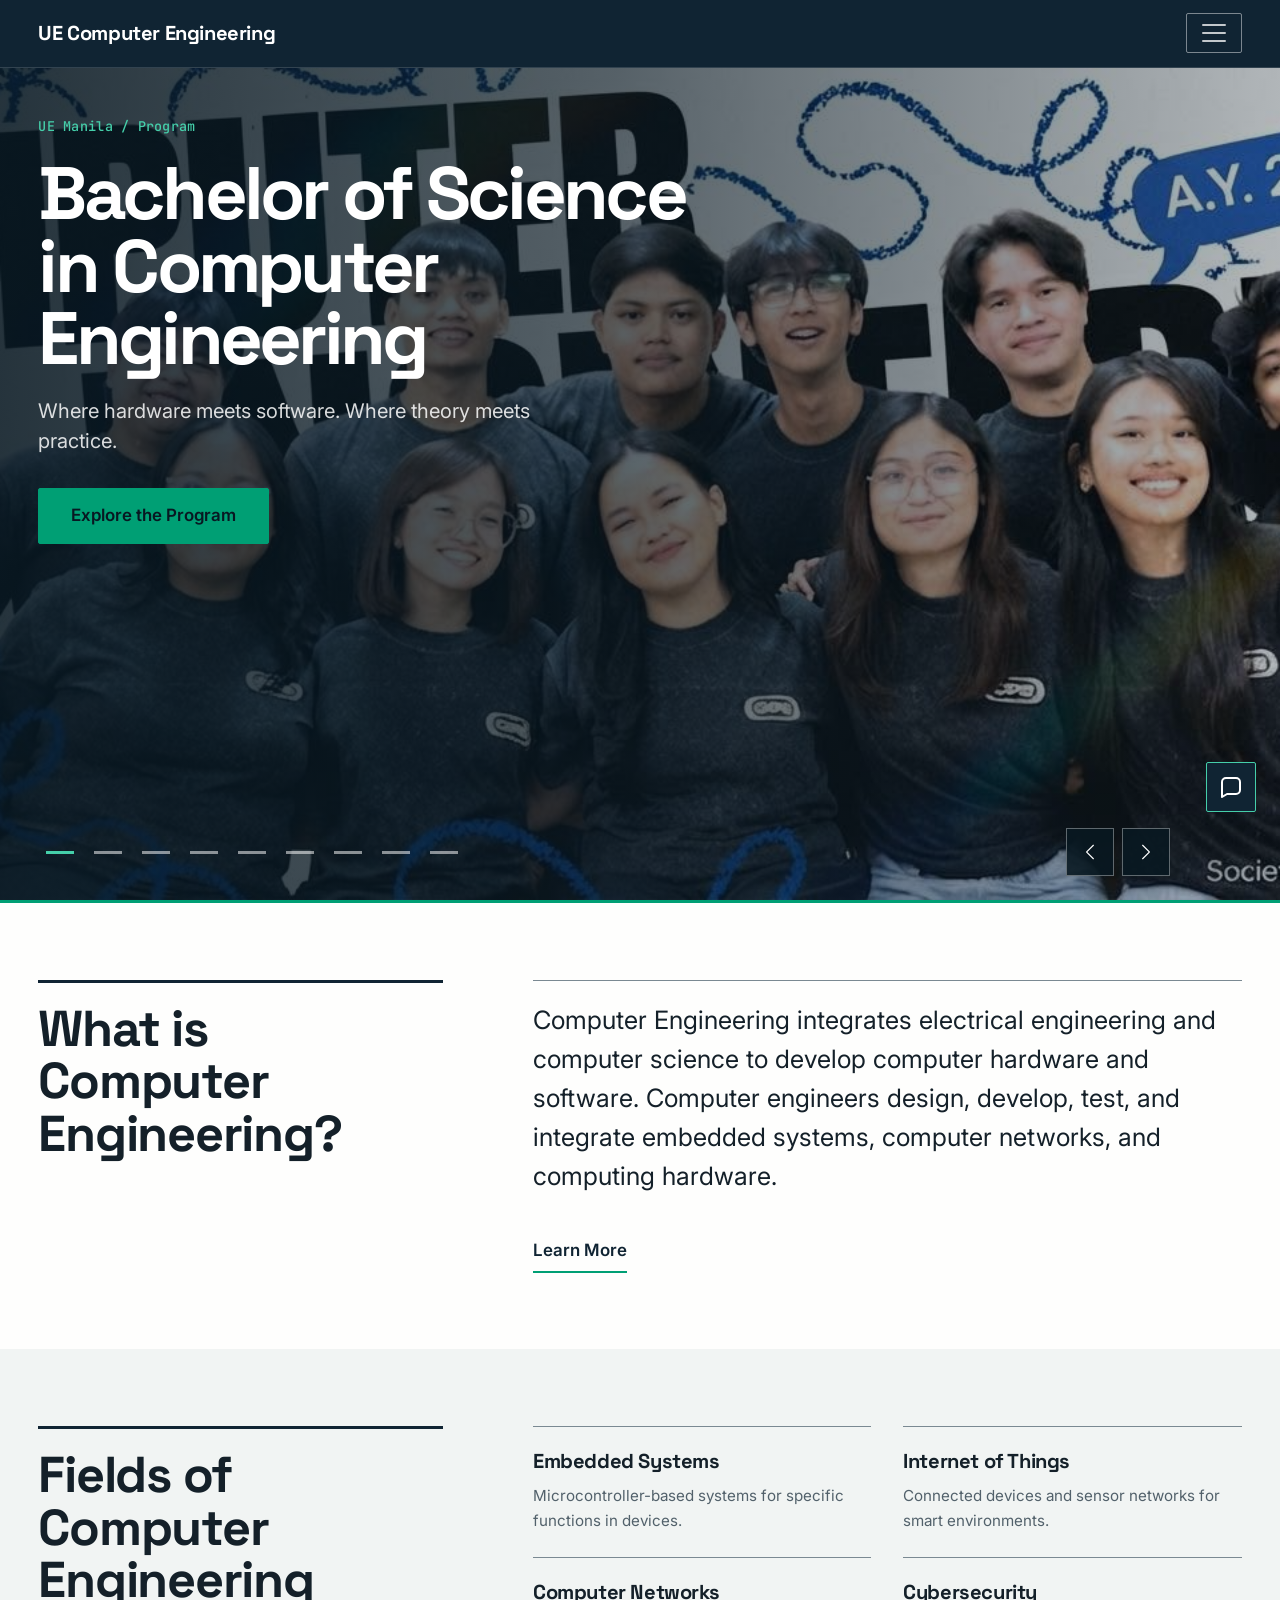
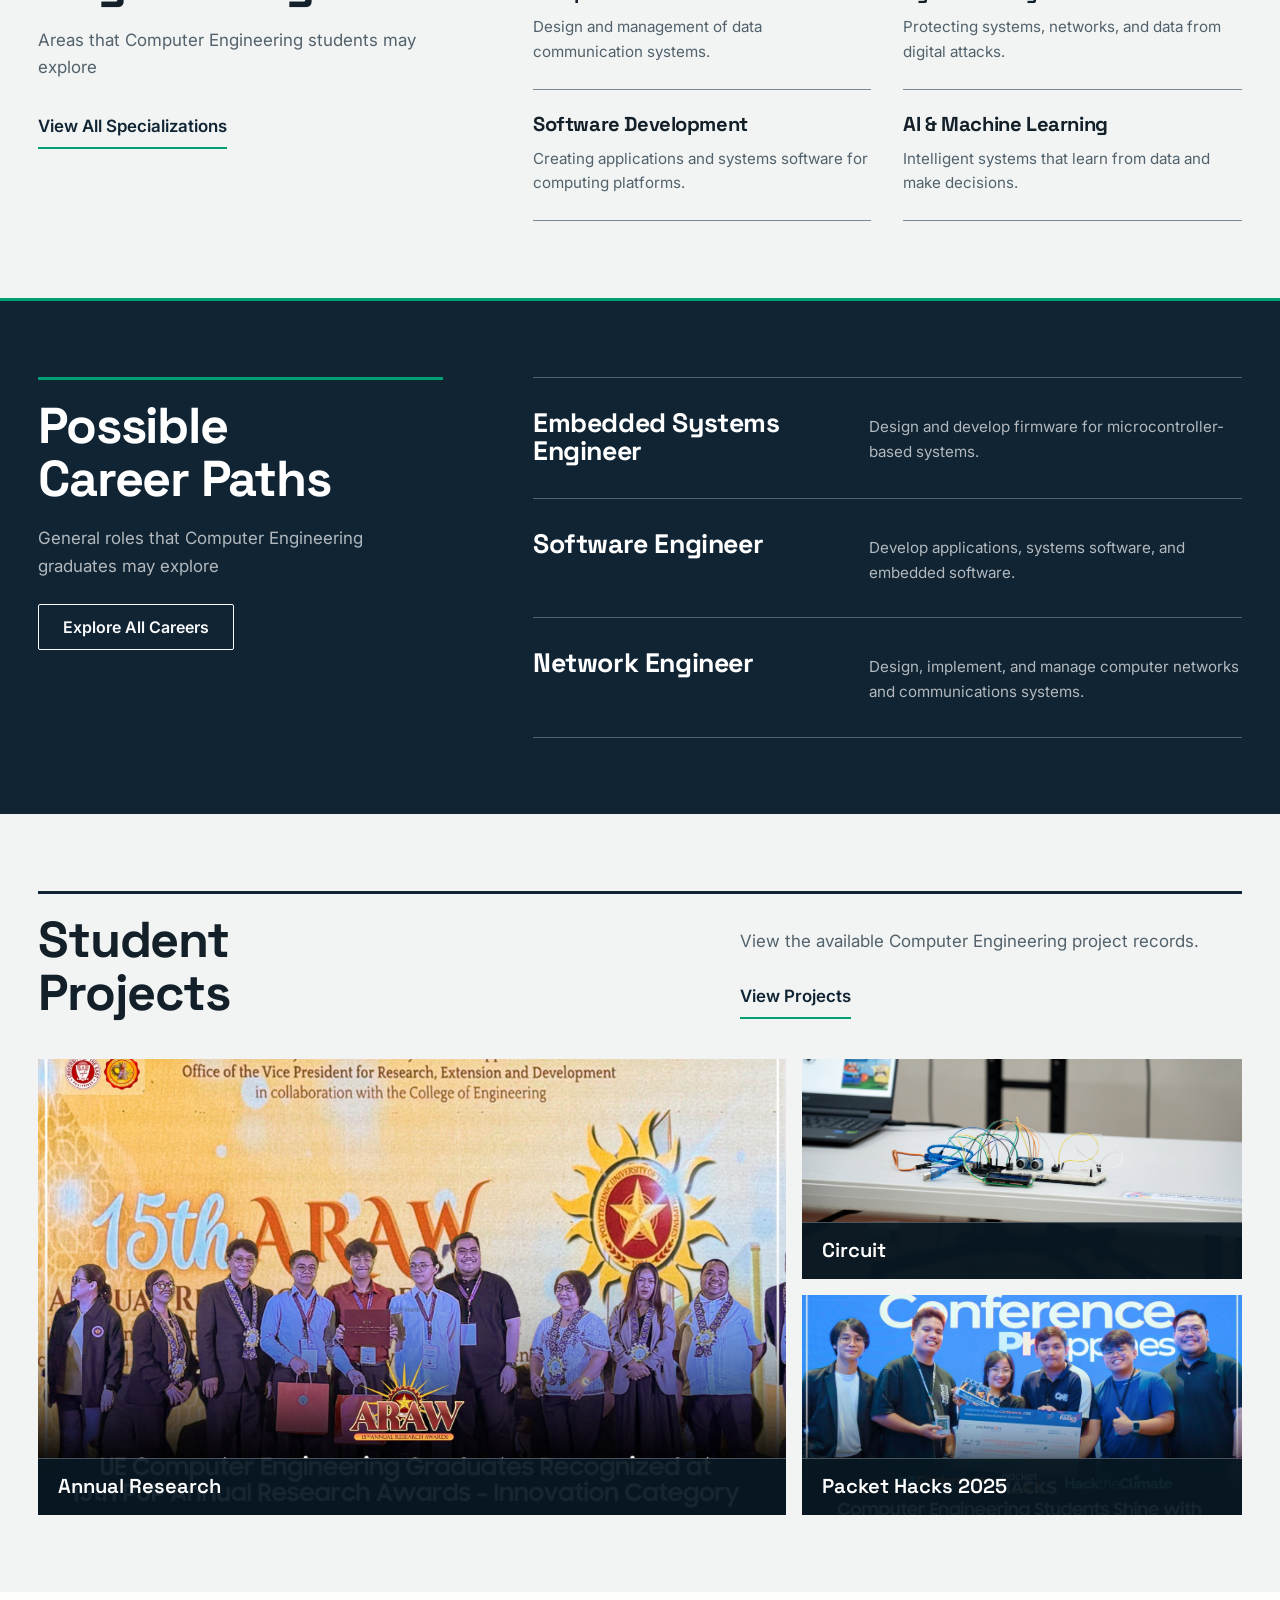
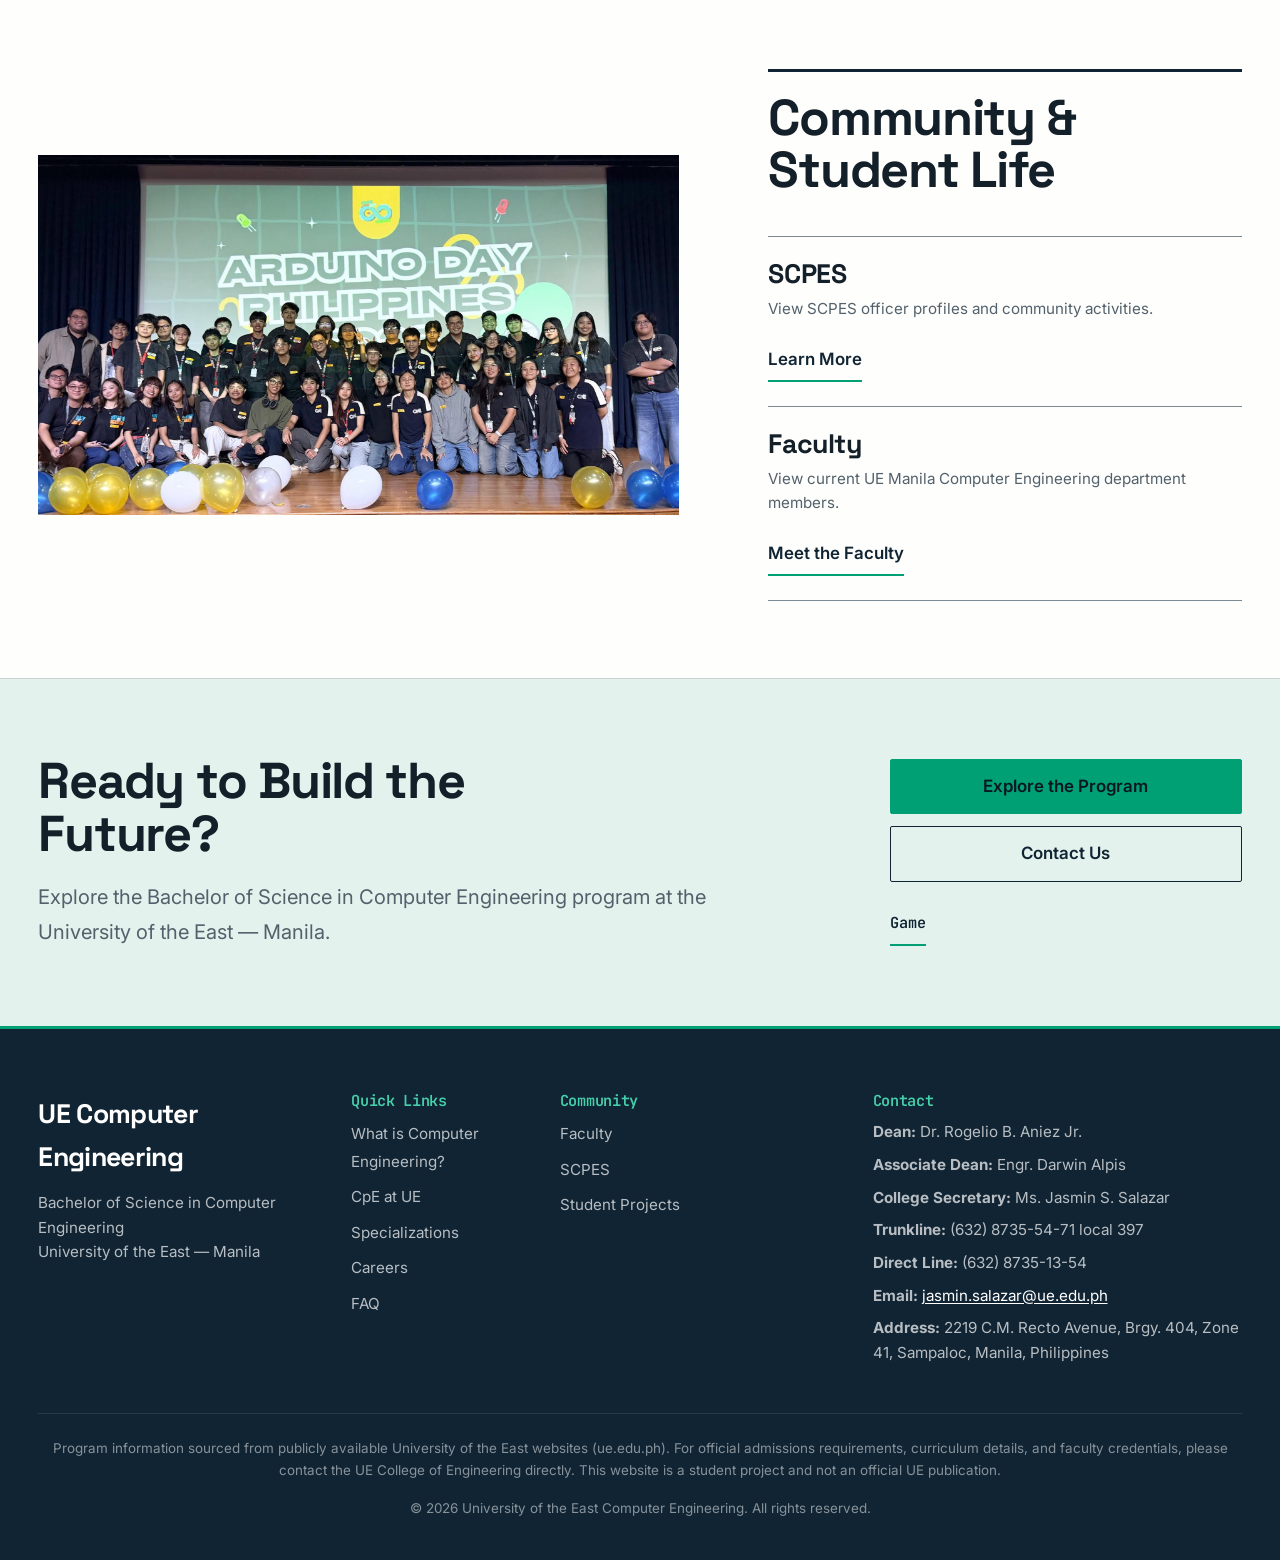
==== commit 1eb10626: "feat: reorganize hero images and expand homepage carousel" ====
--- a/index.html
+++ b/index.html
@@ -258,7 +258,7 @@
         aria-label="Hero carousel"
         data-i18n-aria-label="a11y.heroCarousel"
       >
-        <div id="heroCarousel" class="carousel slide" data-bs-interval="false">
+        <div id="heroCarousel" class="carousel slide" data-bs-interval="false" data-bs-keyboard="true" data-bs-touch="true">
           <div class="carousel-indicators">
             <button
               type="button"
@@ -276,6 +276,13 @@
               aria-label="Slide 2"
               data-i18n-aria-label="a11y.slide2"
             ></button>
+            <button type="button" data-bs-target="#heroCarousel" data-bs-slide-to="2" aria-label="Slide 3" data-i18n-aria-label="a11y.slide3"></button>
+            <button type="button" data-bs-target="#heroCarousel" data-bs-slide-to="3" aria-label="Slide 4" data-i18n-aria-label="a11y.slide4"></button>
+            <button type="button" data-bs-target="#heroCarousel" data-bs-slide-to="4" aria-label="Slide 5" data-i18n-aria-label="a11y.slide5"></button>
+            <button type="button" data-bs-target="#heroCarousel" data-bs-slide-to="5" aria-label="Slide 6" data-i18n-aria-label="a11y.slide6"></button>
+            <button type="button" data-bs-target="#heroCarousel" data-bs-slide-to="6" aria-label="Slide 7" data-i18n-aria-label="a11y.slide7"></button>
+            <button type="button" data-bs-target="#heroCarousel" data-bs-slide-to="7" aria-label="Slide 8" data-i18n-aria-label="a11y.slide8"></button>
+            <button type="button" data-bs-target="#heroCarousel" data-bs-slide-to="8" aria-label="Slide 9" data-i18n-aria-label="a11y.slide9"></button>
           </div>
           <div class="carousel-inner">
             <!-- Slide 1 -->
@@ -319,6 +326,76 @@
                     data-i18n="hero.slide2.cta"
                     >View Student Work</a
                   >
+                </div>
+              </div>
+            </div>
+            <div class="carousel-item">
+              <div class="hero-slide hero-slide-3">
+                <div class="hero-base__content">
+                  <p class="home-hero-label" data-i18n="home.hero.slide1.label">UE Manila / Program</p>
+                  <h2 data-i18n="hero.slide1.title">Bachelor of Science in Computer Engineering</h2>
+                  <p class="lead" data-i18n="hero.slide1.tagline">Where hardware meets software. Where theory meets practice.</p>
+                  <a href="cpe-at-ue.html" class="btn btn-primary btn-lg" data-i18n="hero.slide1.cta">Explore the Program</a>
+                </div>
+              </div>
+            </div>
+            <div class="carousel-item">
+              <div class="hero-slide hero-slide-4">
+                <div class="hero-base__content">
+                  <p class="home-hero-label" data-i18n="home.hero.slide2.label">Student Work / Engineering</p>
+                  <h2 data-i18n="hero.slide2.title">Design. Build. Innovate.</h2>
+                  <p class="lead" data-i18n="hero.slide2.tagline">Real projects. Real engineering. Real impact.</p>
+                  <a href="projects.html" class="btn btn-primary btn-lg" data-i18n="hero.slide2.cta">View Student Work</a>
+                </div>
+              </div>
+            </div>
+            <div class="carousel-item">
+              <div class="hero-slide hero-slide-5">
+                <div class="hero-base__content">
+                  <p class="home-hero-label" data-i18n="home.hero.slide1.label">UE Manila / Program</p>
+                  <h2 data-i18n="hero.slide1.title">Bachelor of Science in Computer Engineering</h2>
+                  <p class="lead" data-i18n="hero.slide1.tagline">Where hardware meets software. Where theory meets practice.</p>
+                  <a href="cpe-at-ue.html" class="btn btn-primary btn-lg" data-i18n="hero.slide1.cta">Explore the Program</a>
+                </div>
+              </div>
+            </div>
+            <div class="carousel-item">
+              <div class="hero-slide hero-slide-6">
+                <div class="hero-base__content">
+                  <p class="home-hero-label" data-i18n="home.hero.slide2.label">Student Work / Engineering</p>
+                  <h2 data-i18n="hero.slide2.title">Design. Build. Innovate.</h2>
+                  <p class="lead" data-i18n="hero.slide2.tagline">Real projects. Real engineering. Real impact.</p>
+                  <a href="projects.html" class="btn btn-primary btn-lg" data-i18n="hero.slide2.cta">View Student Work</a>
+                </div>
+              </div>
+            </div>
+            <div class="carousel-item">
+              <div class="hero-slide hero-slide-7">
+                <div class="hero-base__content">
+                  <p class="home-hero-label" data-i18n="home.hero.slide1.label">UE Manila / Program</p>
+                  <h2 data-i18n="hero.slide1.title">Bachelor of Science in Computer Engineering</h2>
+                  <p class="lead" data-i18n="hero.slide1.tagline">Where hardware meets software. Where theory meets practice.</p>
+                  <a href="cpe-at-ue.html" class="btn btn-primary btn-lg" data-i18n="hero.slide1.cta">Explore the Program</a>
+                </div>
+              </div>
+            </div>
+            <div class="carousel-item">
+              <div class="hero-slide hero-slide-8">
+                <div class="hero-base__content">
+                  <p class="home-hero-label" data-i18n="home.hero.slide2.label">Student Work / Engineering</p>
+                  <h2 data-i18n="hero.slide2.title">Design. Build. Innovate.</h2>
+                  <p class="lead" data-i18n="hero.slide2.tagline">Real projects. Real engineering. Real impact.</p>
+                  <a href="projects.html" class="btn btn-primary btn-lg" data-i18n="hero.slide2.cta">View Student Work</a>
+                </div>
+              </div>
+            </div>
+            <div class="carousel-item">
+              <div class="hero-slide hero-slide-9">
+                <div class="hero-base__content">
+                  <p class="home-hero-label" data-i18n="home.hero.slide1.label">UE Manila / Program</p>
+                  <h2 data-i18n="hero.slide1.title">Bachelor of Science in Computer Engineering</h2>
+                  <p class="lead" data-i18n="hero.slide1.tagline">Where hardware meets software. Where theory meets practice.</p>
+                  <a href="cpe-at-ue.html" class="btn btn-primary btn-lg" data-i18n="hero.slide1.cta">Explore the Program</a>
                 </div>
               </div>
             </div>
--- a/Assets/css/main.css
+++ b/Assets/css/main.css
@@ -523,19 +523,26 @@
   z-index: 0;
 }
 
-.hero-slide-1 { background-image: url('../images/hero/hero.jpg'); background-position: center 40%; }
-.hero-slide-2 { background-image: url('../images/hero/hero2.jpg'); background-position: center bottom; }
+.hero-slide-1 { background-image: url('../images/carousel/hero.jpg'); background-position: 50% 45%; }
+.hero-slide-2 { background-image: url('../images/carousel/hero2.jpg'); background-position: 50% 64%; }
 .hero-slide-2::before { background: linear-gradient(90deg, rgba(8, 24, 34, 0.94) 0%, rgba(8, 24, 34, 0.76) 62%, rgba(8, 24, 34, 0.42) 100%); }
-.hero-slide-3 { background-image: url('../images/hero/hero3.jpg'); background-position: center 24%; }
-.hero-slide-4 { background-image: url('../images/hero/COMPUTER ENGINEER.jpg'); background-position: center 30%; }
-.hero-slide-5 { background-image: url('../images/hero/COMMUNITY.jpg'); background-position: center 40%; }
-.hero-slide-6 { background-image: url('../images/hero/CAREER.jpg'); background-position: center 35%; }
-.hero-slide-7 { background-image: url('../images/hero/ORG ACHIEVEMENT.jpg'); background-position: center 40%; }
+.hero-slide-3 { background-image: url('../images/carousel/hero3.jpg'); background-position: 50% 34%; }
+.hero-slide-4 { background-image: url('../images/carousel/CAREER.jpg'); background-position: 50% 48%; }
+.hero-slide-5 { background-image: url('../images/carousel/COMMUNITY.jpg'); background-position: 50% 50%; }
+.hero-slide-6 { background-image: url('../images/carousel/ORG ACHIEVEMENT.jpg'); background-position: 50% 50%; }
+.hero-slide-7 { background-image: url('../images/carousel/thanksgiving-2025.jpg'); background-position: 50% 48%; }
+.hero-slide-8 { background-image: url('../images/carousel/arduino-day.jpg'); background-position: 52% 45%; }
+.hero-slide-9 { background-image: url('../images/carousel/3d-printing-workshop.jpg'); background-position: 70% 48%; }
+
+.hero-slide--page {
+  background-image: url('../images/hero/COMPUTER ENGINEER.jpg');
+  background-position: var(--page-hero-position, 50% 50%);
+}
 
 /* --- Hero Carousel (Homepage) ------------------------------------------- */
 .hero-base--carousel {
-  min-height: 100vh;
-  min-height: 100dvh;
+  min-height: calc(100vh - var(--header-height));
+  min-height: calc(100dvh - var(--header-height));
   display: flex;
   align-items: center;
 }
@@ -553,15 +560,15 @@
 .hero-base--carousel .carousel-inner,
 .hero-base--carousel .carousel-item {
   width: 100%;
-  min-height: 100vh;
-  min-height: 100dvh;
+  min-height: calc(100vh - var(--header-height));
+  min-height: calc(100dvh - var(--header-height));
 }
 
 @media (max-width: 767.98px) {
-  .hero-base--carousel { min-height: 100vh; min-height: 100dvh; }
+  .hero-base--carousel { min-height: calc(100vh - var(--header-height)); min-height: calc(100dvh - var(--header-height)); }
   .hero-base--carousel > .carousel,
   .hero-base--carousel .carousel-inner,
-  .hero-base--carousel .carousel-item { min-height: 100vh; min-height: 100dvh; }
+  .hero-base--carousel .carousel-item { min-height: calc(100vh - var(--header-height)); min-height: calc(100dvh - var(--header-height)); }
 }
 
 /* Carousel controls */
@@ -570,8 +577,8 @@
   top: 0;
   bottom: auto;
   width: 48px;
-  height: 100vh;
-  height: 100dvh;
+  height: calc(100vh - var(--header-height));
+  height: calc(100dvh - var(--header-height));
   opacity: 0.6;
   z-index: 3;
   transition: opacity var(--transition-fast);
@@ -1294,16 +1301,16 @@
 
 /* --- Stage 1 Homepage ---------------------------------------------------- */
 .page-home .hero-base--carousel {
-  min-height: 100vh;
-  min-height: 100dvh;
+  min-height: calc(100vh - var(--header-height));
+  min-height: calc(100dvh - var(--header-height));
   border-bottom: 3px solid var(--color-accent);
 }
 
 .page-home .hero-base--carousel > .carousel,
 .page-home .hero-base--carousel .carousel-inner,
 .page-home .hero-base--carousel .carousel-item {
-  min-height: 100vh;
-  min-height: 100dvh;
+  min-height: calc(100vh - var(--header-height));
+  min-height: calc(100dvh - var(--header-height));
 }
 
 .page-home .hero-base--carousel .hero-slide-2::before {
@@ -1366,6 +1373,13 @@
 .page-home .hero-base--carousel .carousel-control-next:hover {
   background: var(--color-accent);
   border-color: var(--color-accent);
+}
+
+.page-home .hero-base--carousel .carousel-control-prev:focus-visible,
+.page-home .hero-base--carousel .carousel-control-next:focus-visible,
+.page-home .hero-base--carousel .carousel-indicators button:focus-visible {
+  outline: 3px solid var(--color-accent-on-dark);
+  outline-offset: -4px;
 }
 
 .page-home .hero-base--carousel .carousel-control-prev-icon,
@@ -1681,7 +1695,7 @@
 }
 
 @media (max-width: 767.98px) {
-  .page-home .hero-base--carousel { min-height: 100vh; min-height: 100dvh; }
+  .page-home .hero-base--carousel { min-height: calc(100vh - var(--header-height)); min-height: calc(100dvh - var(--header-height)); }
 
   .page-home .hero-base--carousel .hero-slide::before {
     background: linear-gradient(90deg, rgba(8, 24, 34, 0.91) 0%, rgba(8, 24, 34, 0.72) 68%, rgba(8, 24, 34, 0.34) 100%);
@@ -1690,6 +1704,16 @@
   .page-home .hero-base--carousel .hero-slide-2::before {
     background: linear-gradient(90deg, rgba(8, 24, 34, 0.94) 0%, rgba(8, 24, 34, 0.82) 58%, rgba(8, 24, 34, 0.34) 100%);
   }
+
+  .page-home .hero-slide-1 { background-position: 50% 50%; }
+  .page-home .hero-slide-2 { background-position: 50% 60%; }
+  .page-home .hero-slide-3 { background-position: 52% 36%; }
+  .page-home .hero-slide-4 { background-position: 50% 50%; }
+  .page-home .hero-slide-5 { background-position: 50% 50%; }
+  .page-home .hero-slide-6 { background-position: 50% 50%; }
+  .page-home .hero-slide-7 { background-position: 50% 46%; }
+  .page-home .hero-slide-8 { background-position: 52% 45%; }
+  .page-home .hero-slide-9 { background-position: 72% 50%; }
 
   .page-home .hero-base--carousel .hero-base__content {
     padding: var(--space-10) var(--layout-gutter) 6rem;
@@ -1731,16 +1755,38 @@
 }
 
 @media (max-width: 575.98px) {
-  .page-home .carousel-control-prev,
-  .page-home .carousel-control-next {
-    bottom: var(--space-4);
+  .page-home .hero-base--carousel .carousel-control-prev,
+  .page-home .hero-base--carousel .carousel-control-next {
+    bottom: calc(var(--space-4) + 48px);
     width: 44px;
     height: 44px;
   }
 
-  .page-home .carousel-control-prev { right: calc(var(--layout-gutter) + 124px); }
-  .page-home .carousel-control-next { right: calc(var(--layout-gutter) + 72px); }
-  .page-home .carousel-indicators { bottom: var(--space-4); }
+  .page-home .hero-base--carousel .carousel-control-prev { right: calc(var(--layout-gutter) + 52px); }
+  .page-home .hero-base--carousel .carousel-control-next { right: var(--layout-gutter); }
+  .page-home .hero-base--carousel .carousel-indicators {
+    right: var(--layout-gutter);
+    bottom: var(--space-3);
+    left: var(--layout-gutter);
+    justify-content: center;
+  }
+
+  .page-home .carousel-indicators button {
+    width: 30px;
+    background-size: 22px 3px;
+  }
+
+  .page-home .carousel-indicators button.active { background-size: 22px 3px; }
+
+  .page-home .hero-slide-1 { background-position: 50% 50%; }
+  .page-home .hero-slide-2 { background-position: 50% 52%; }
+  .page-home .hero-slide-3 { background-position: 50% 38%; }
+  .page-home .hero-slide-4 { background-position: 50% 50%; }
+  .page-home .hero-slide-5 { background-position: 50% 50%; }
+  .page-home .hero-slide-6 { background-position: 50% 50%; }
+  .page-home .hero-slide-7 { background-position: 50% 45%; }
+  .page-home .hero-slide-8 { background-position: 52% 48%; }
+  .page-home .hero-slide-9 { background-position: 76% 50%; }
 
   .home-field-list { grid-template-columns: 1fr; }
   .home-field:nth-last-child(-n + 2) { border-bottom: 0; }
@@ -1776,91 +1822,17 @@
   padding-bottom: clamp(var(--space-10), 6vw, var(--space-16));
 }
 
-.page-specializations .hero-slide-3 { background-position: center 8%; }
-
-.page-scpes .hero-base--scpes-carousel > .carousel,
-.page-scpes .hero-base--scpes-carousel .carousel-inner,
-.page-scpes .hero-base--scpes-carousel .carousel-item,
-.page-scpes .hero-base--scpes-carousel .hero-slide {
-  position: absolute;
-  inset: 0;
-  width: 100%;
-  height: 100%;
-}
-
-.page-scpes .hero-base--scpes-carousel > .carousel { z-index: 0; }
-
-.page-scpes .hero-base--scpes-carousel > .hero-base__content { pointer-events: none; }
-
-.page-scpes .hero-base--scpes-carousel .hero-slide::before {
-  background: linear-gradient(90deg, rgba(8, 24, 34, 0.94) 0%, rgba(8, 24, 34, 0.78) 48%, rgba(8, 24, 34, 0.28) 100%);
-}
-
-.page-scpes .hero-base--scpes-carousel .hero-slide--scpes-community {
-  background-image: url('../images/scpes/thanksgiving-2025.jpg');
-  background-position: center 58%;
-}
-
-.page-scpes .hero-base--scpes-carousel .hero-slide--scpes-arduino {
-  background-image: url('../images/scpes/arduino-day.jpg');
-  background-position: center 64%;
-}
-
-.page-scpes .hero-base--scpes-carousel .hero-slide--scpes-workshop {
-  background-image: url('../images/scpes/3d-printing-workshop.jpg');
-  background-position: 62% 58%;
-}
-
-.page-scpes .hero-base--scpes-carousel .carousel-control-prev,
-.page-scpes .hero-base--scpes-carousel .carousel-control-next {
-  top: auto;
-  bottom: var(--space-3);
-  z-index: 3;
-  width: 44px;
-  height: 44px;
-  border: 1px solid rgba(255, 255, 255, 0.35);
-  background: rgba(8, 24, 34, 0.78);
-  opacity: 1;
-}
-
-.page-scpes .hero-base--scpes-carousel .carousel-control-prev { left: var(--layout-gutter); }
-.page-scpes .hero-base--scpes-carousel .carousel-control-next { right: auto; left: calc(var(--layout-gutter) + 52px); }
-
-.page-scpes .hero-base--scpes-carousel .carousel-control-prev:hover,
-.page-scpes .hero-base--scpes-carousel .carousel-control-next:hover {
-  border-color: var(--color-accent);
-  background: var(--color-accent);
-}
-
-.page-scpes .hero-base--scpes-carousel .carousel-indicators {
-  right: var(--layout-gutter);
-  bottom: var(--space-3);
-  left: auto;
-  z-index: 3;
-  margin: 0;
-}
-
-.page-scpes .hero-base--scpes-carousel .carousel-indicators button {
-  width: 44px;
-  height: 44px;
-  padding: 0;
-  margin: 0;
-  border-radius: 0;
-  background: linear-gradient(rgba(255, 255, 255, 0.58), rgba(255, 255, 255, 0.58)) center / 28px 3px no-repeat;
-  opacity: 1;
-}
-
-.page-scpes .hero-base--scpes-carousel .carousel-indicators button.active {
-  background: linear-gradient(var(--color-accent-on-dark), var(--color-accent-on-dark)) center / 28px 3px no-repeat;
-  transform: none;
-}
-
-.page-scpes .hero-base--scpes-carousel .carousel-control-prev:focus-visible,
-.page-scpes .hero-base--scpes-carousel .carousel-control-next:focus-visible,
-.page-scpes .hero-base--scpes-carousel .carousel-indicators button:focus-visible {
-  outline: 3px solid var(--color-accent-on-dark);
-  outline-offset: -4px;
-}
+.page-what-is-cpe { --page-hero-position: 42% 50%; }
+.page-cpe-at-ue { --page-hero-position: 50% 42%; }
+.page-specializations { --page-hero-position: 58% 55%; }
+.page-careers { --page-hero-position: 66% 46%; }
+.page-skills { --page-hero-position: 34% 52%; }
+.page-faculty { --page-hero-position: 52% 38%; }
+.page-scpes { --page-hero-position: 62% 50%; }
+.page-projects { --page-hero-position: 45% 58%; }
+.page-faq { --page-hero-position: 55% 45%; }
+.page-contact { --page-hero-position: 38% 50%; }
+.page-game { --page-hero-position: 70% 50%; }
 
 .page-core .hero-base__eyebrow {
   margin-bottom: var(--space-5);
@@ -2359,12 +2331,17 @@
   .page-core .hero-base--inner { min-height: 11rem; }
   .page-core .hero-base--inner.hero-slide::before { background: linear-gradient(90deg, rgba(8, 24, 34, 0.94), rgba(8, 24, 34, 0.64)); }
   .page-core .hero-base--inner h1 { max-width: 12ch; font-size: clamp(2.5rem, 11vw, 4rem); }
-  .page-scpes .hero-base--scpes-carousel { min-height: 19rem; }
-  .page-scpes .hero-base--scpes-carousel .hero-slide::before { background: linear-gradient(90deg, rgba(8, 24, 34, 0.94), rgba(8, 24, 34, 0.64)); }
-  .page-scpes .hero-base--scpes-carousel .hero-slide--scpes-community { background-position: 51% center; }
-  .page-scpes .hero-base--scpes-carousel .hero-slide--scpes-arduino { background-position: 49% center; }
-  .page-scpes .hero-base--scpes-carousel .hero-slide--scpes-workshop { background-position: 68% center; }
-  .page-scpes .hero-base--scpes-carousel .carousel-indicators { bottom: var(--space-2); }
+  .page-what-is-cpe { --page-hero-position: 46% 50%; }
+  .page-cpe-at-ue { --page-hero-position: 52% 46%; }
+  .page-specializations { --page-hero-position: 60% 52%; }
+  .page-careers { --page-hero-position: 64% 50%; }
+  .page-skills { --page-hero-position: 38% 50%; }
+  .page-faculty { --page-hero-position: 54% 44%; }
+  .page-scpes { --page-hero-position: 60% 50%; }
+  .page-projects { --page-hero-position: 48% 54%; }
+  .page-faq { --page-hero-position: 54% 48%; }
+  .page-contact { --page-hero-position: 42% 50%; }
+  .page-game { --page-hero-position: 66% 50%; }
   .page-what-is-cpe .what-is__concept-grid,
   .page-what-is-cpe .what-is__field-grid,
   .page-specializations .specializations-grid,
@@ -2384,13 +2361,17 @@
 }
 
 @media (max-width: 575.98px) {
-  .page-specializations .hero-slide-3 {
-    background-position: center top;
-    background-size: auto 125%;
-  }
-
-  .page-scpes .hero-base--scpes-carousel .carousel-control-prev,
-  .page-scpes .hero-base--scpes-carousel .carousel-control-next { bottom: var(--space-2); }
+  .page-what-is-cpe { --page-hero-position: 48% 50%; }
+  .page-cpe-at-ue { --page-hero-position: 54% 48%; }
+  .page-specializations { --page-hero-position: 62% 50%; }
+  .page-careers { --page-hero-position: 62% 50%; }
+  .page-skills { --page-hero-position: 40% 50%; }
+  .page-faculty { --page-hero-position: 56% 46%; }
+  .page-scpes { --page-hero-position: 58% 50%; }
+  .page-projects { --page-hero-position: 50% 52%; }
+  .page-faq { --page-hero-position: 52% 50%; }
+  .page-contact { --page-hero-position: 44% 50%; }
+  .page-game { --page-hero-position: 64% 50%; }
 
   .page-core .core-page__content { padding-top: var(--space-8); }
   .page-core .breadcrumb { margin-bottom: var(--space-12); }
@@ -2491,11 +2472,15 @@
   font-size: var(--fs-300);
 }
 
-.page-faculty .faculty-record-visual { width: 9rem; }
+.page-faculty .faculty-record-visual {
+  width: 9rem;
+  overflow: hidden;
+  border-radius: var(--radius-md);
+}
 
 .page-faculty .faculty-record-image {
   border: 1px solid var(--color-primary-light);
-  border-radius: var(--radius-sm);
+  border-radius: var(--radius-md);
 }
 
 .page-faculty .faculty-photo-status {
@@ -2516,6 +2501,15 @@
   margin-bottom: 0;
   font-size: var(--fs-700);
   text-wrap: balance;
+}
+
+.page-faculty .faculty-role {
+  margin: var(--space-2) 0 0;
+  color: var(--color-accent-text);
+  font-family: var(--font-mono);
+  font-size: var(--fs-300);
+  font-weight: var(--fw-semibold);
+  line-height: var(--lh-snug);
 }
 
 .page-faculty .faculty-credentials {
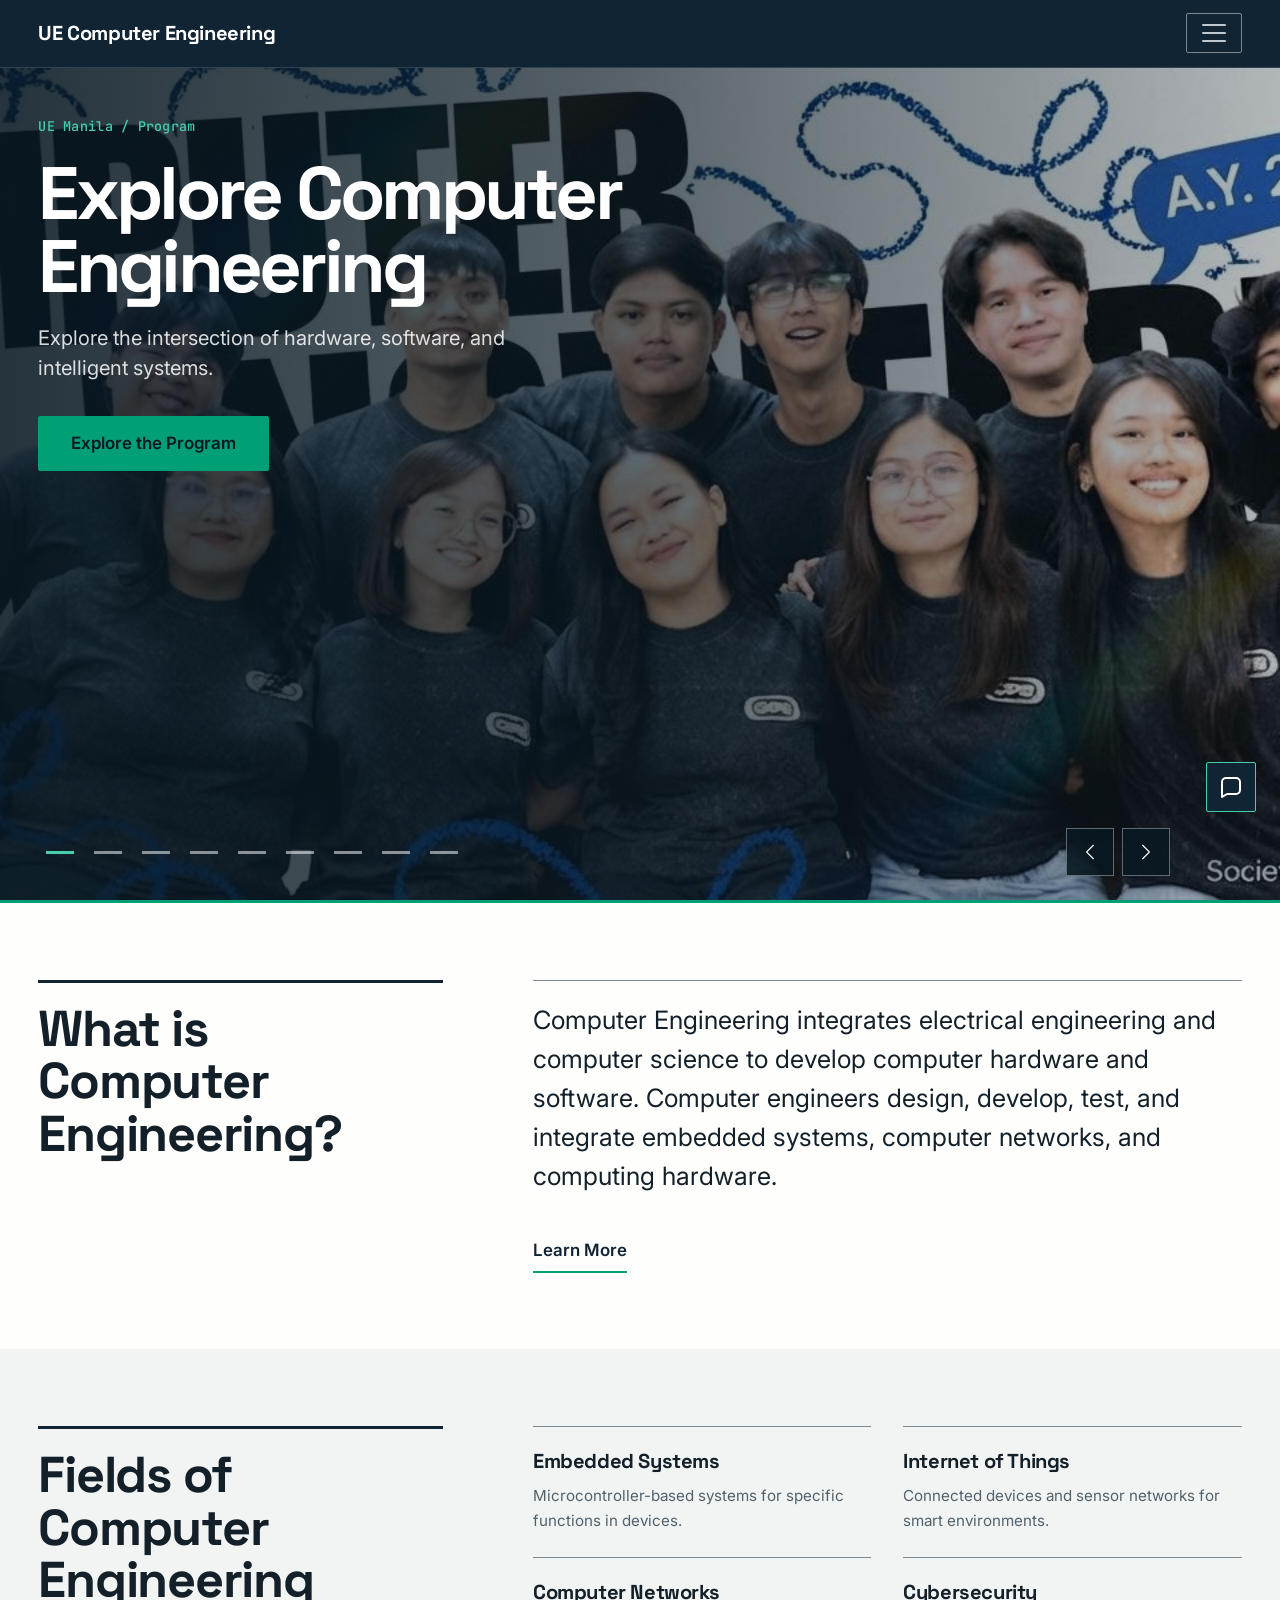
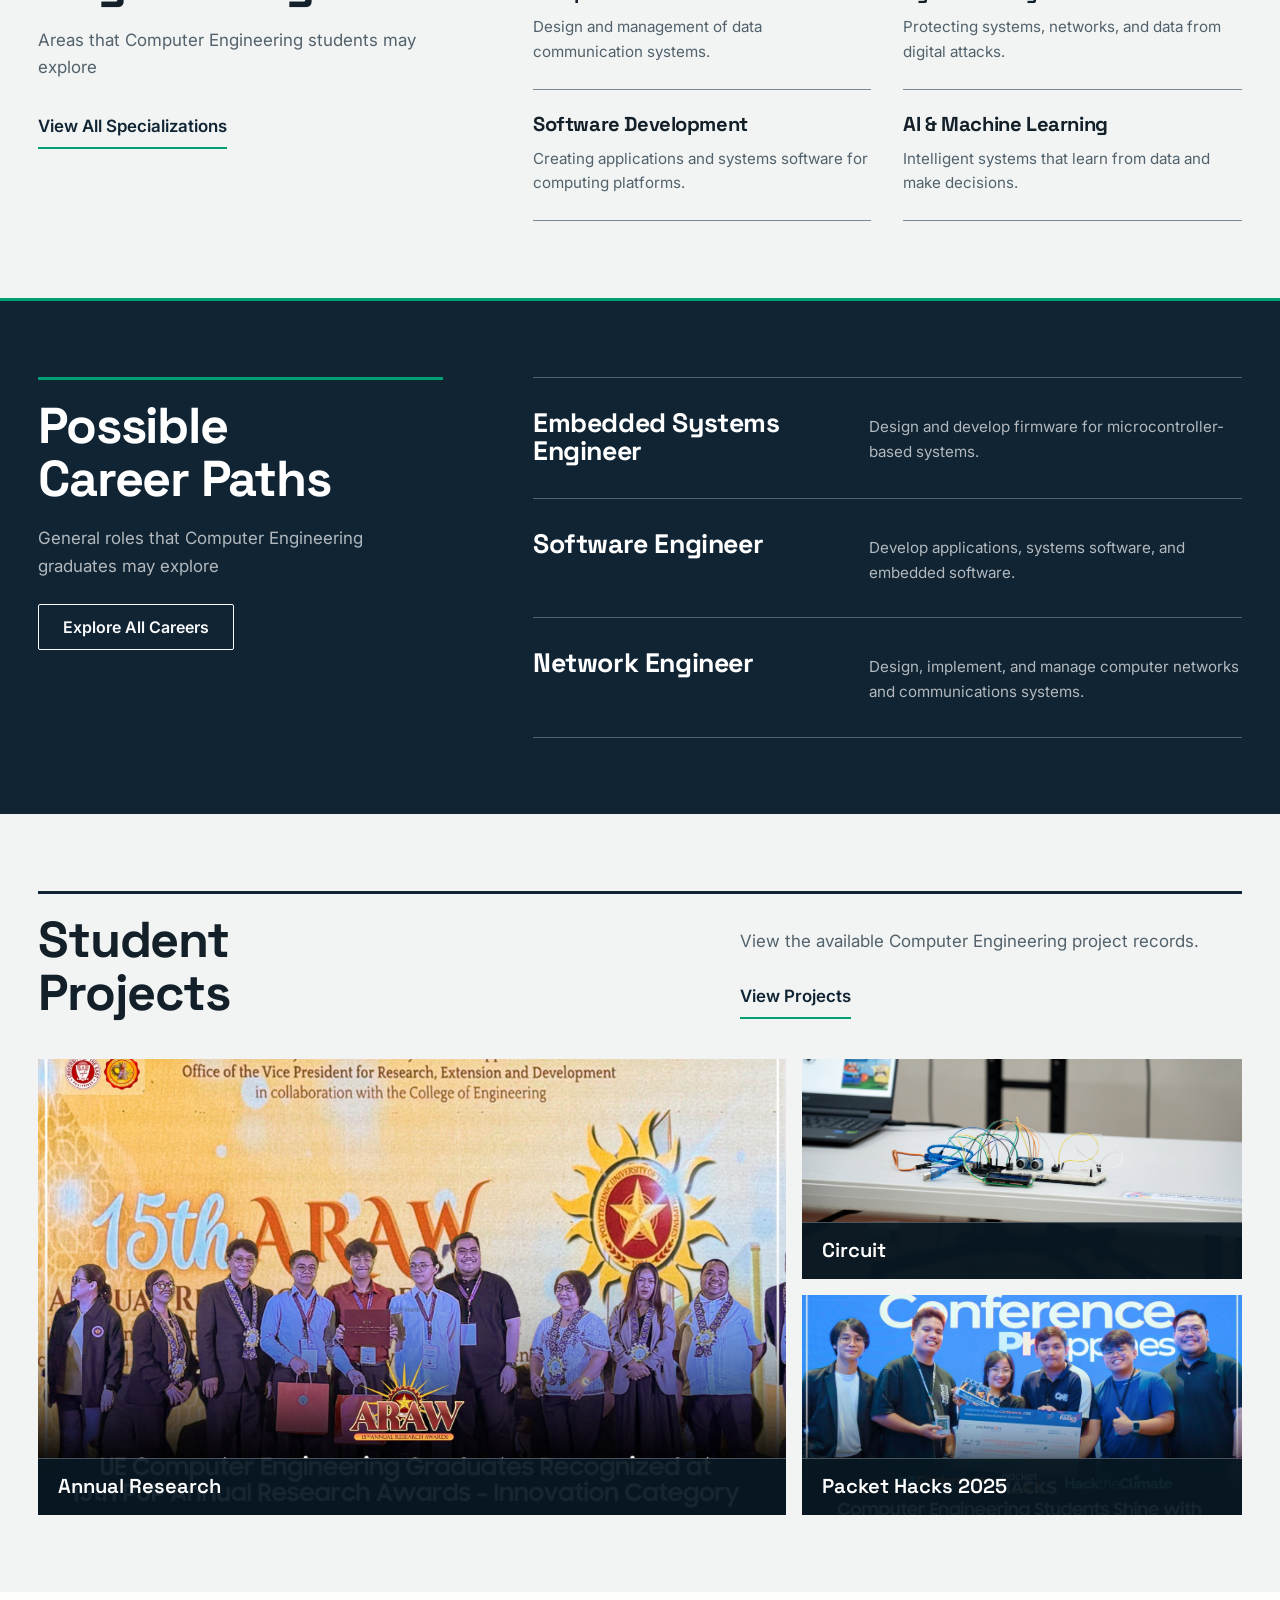
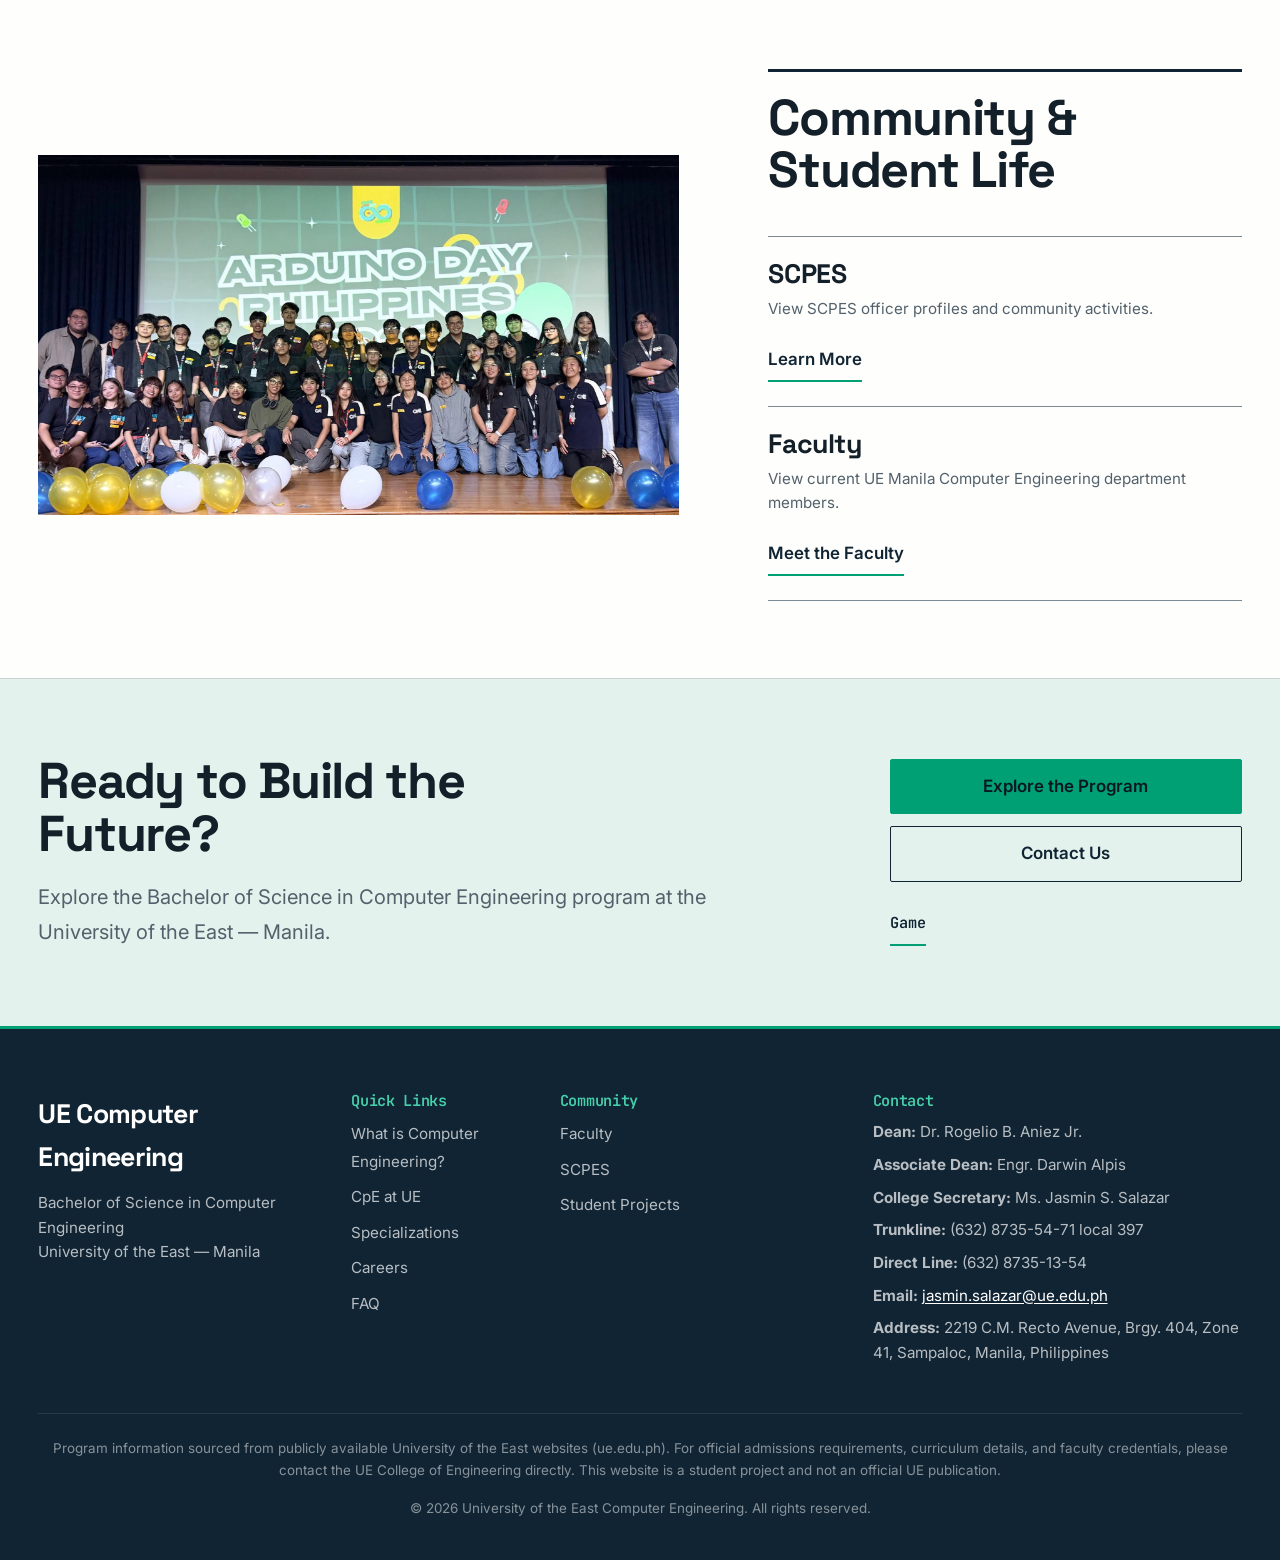
==== commit fb0a309b: "refine: improve carousel content and faculty portraits" ====
--- a/index.html
+++ b/index.html
@@ -293,10 +293,10 @@
                     UE Manila / Program
                   </p>
                   <h1 data-i18n="hero.slide1.title">
-                    Bachelor of Science in Computer Engineering
+                    Explore Computer Engineering
                   </h1>
                   <p class="lead" data-i18n="hero.slide1.tagline">
-                    Where hardware meets software. Where theory meets practice.
+                    Explore the intersection of hardware, software, and intelligent systems.
                   </p>
                   <a
                     href="cpe-at-ue.html"
@@ -318,7 +318,7 @@
                     Design. Build. Innovate.
                   </h2>
                   <p class="lead" data-i18n="hero.slide2.tagline">
-                    Real projects. Real engineering. Real impact.
+                    Build practical skills through projects and engineering activities.
                   </p>
                   <a
                     href="projects.html"
@@ -333,8 +333,8 @@
               <div class="hero-slide hero-slide-3">
                 <div class="hero-base__content">
                   <p class="home-hero-label" data-i18n="home.hero.slide1.label">UE Manila / Program</p>
-                  <h2 data-i18n="hero.slide1.title">Bachelor of Science in Computer Engineering</h2>
-                  <p class="lead" data-i18n="hero.slide1.tagline">Where hardware meets software. Where theory meets practice.</p>
+                  <h2 data-i18n="hero.slide3.title">Engineering for the Future</h2>
+                  <p class="lead" data-i18n="hero.slide3.tagline">Develop skills across hardware, software, and intelligent systems.</p>
                   <a href="cpe-at-ue.html" class="btn btn-primary btn-lg" data-i18n="hero.slide1.cta">Explore the Program</a>
                 </div>
               </div>
@@ -342,20 +342,20 @@
             <div class="carousel-item">
               <div class="hero-slide hero-slide-4">
                 <div class="hero-base__content">
-                  <p class="home-hero-label" data-i18n="home.hero.slide2.label">Student Work / Engineering</p>
-                  <h2 data-i18n="hero.slide2.title">Design. Build. Innovate.</h2>
-                  <p class="lead" data-i18n="hero.slide2.tagline">Real projects. Real engineering. Real impact.</p>
-                  <a href="projects.html" class="btn btn-primary btn-lg" data-i18n="hero.slide2.cta">View Student Work</a>
+                  <p class="home-hero-label" data-i18n="home.hero.slide1.label">UE Manila / Program</p>
+                  <h2 data-i18n="hero.slide4.title">Career Paths in Computer Engineering</h2>
+                  <p class="lead" data-i18n="hero.slide4.tagline">Discover possible paths in computing, electronics, networks, and embedded systems.</p>
+                  <a href="careers.html" class="btn btn-primary btn-lg" data-i18n="careers.cta">Explore All Careers</a>
                 </div>
               </div>
             </div>
             <div class="carousel-item">
               <div class="hero-slide hero-slide-5">
                 <div class="hero-base__content">
-                  <p class="home-hero-label" data-i18n="home.hero.slide1.label">UE Manila / Program</p>
-                  <h2 data-i18n="hero.slide1.title">Bachelor of Science in Computer Engineering</h2>
-                  <p class="lead" data-i18n="hero.slide1.tagline">Where hardware meets software. Where theory meets practice.</p>
-                  <a href="cpe-at-ue.html" class="btn btn-primary btn-lg" data-i18n="hero.slide1.cta">Explore the Program</a>
+                  <p class="home-hero-label" data-i18n="nav.community">Community</p>
+                  <h2 data-i18n="hero.slide5.title">A Community of Future Engineers</h2>
+                  <p class="lead" data-i18n="hero.slide5.tagline">Learn with fellow Computer Engineering students through academic and community activities.</p>
+                  <a href="scpes.html" class="btn btn-primary btn-lg" data-i18n="community.scpes.cta">Learn More</a>
                 </div>
               </div>
             </div>
@@ -363,8 +363,8 @@
               <div class="hero-slide hero-slide-6">
                 <div class="hero-base__content">
                   <p class="home-hero-label" data-i18n="home.hero.slide2.label">Student Work / Engineering</p>
-                  <h2 data-i18n="hero.slide2.title">Design. Build. Innovate.</h2>
-                  <p class="lead" data-i18n="hero.slide2.tagline">Real projects. Real engineering. Real impact.</p>
+                  <h2 data-i18n="hero.slide6.title">Student Achievements</h2>
+                  <p class="lead" data-i18n="hero.slide6.tagline">Explore student projects and engineering activities from the CpE community.</p>
                   <a href="projects.html" class="btn btn-primary btn-lg" data-i18n="hero.slide2.cta">View Student Work</a>
                 </div>
               </div>
@@ -372,10 +372,10 @@
             <div class="carousel-item">
               <div class="hero-slide hero-slide-7">
                 <div class="hero-base__content">
-                  <p class="home-hero-label" data-i18n="home.hero.slide1.label">UE Manila / Program</p>
-                  <h2 data-i18n="hero.slide1.title">Bachelor of Science in Computer Engineering</h2>
-                  <p class="lead" data-i18n="hero.slide1.tagline">Where hardware meets software. Where theory meets practice.</p>
-                  <a href="cpe-at-ue.html" class="btn btn-primary btn-lg" data-i18n="hero.slide1.cta">Explore the Program</a>
+                  <p class="home-hero-label" data-i18n="nav.community">Community</p>
+                  <h2 data-i18n="hero.slide7.title">Celebrating the CpE Community</h2>
+                  <p class="lead" data-i18n="hero.slide7.tagline">Share academic and community experiences with fellow CpE students.</p>
+                  <a href="scpes.html" class="btn btn-primary btn-lg" data-i18n="community.scpes.cta">Learn More</a>
                 </div>
               </div>
             </div>
@@ -383,19 +383,19 @@
               <div class="hero-slide hero-slide-8">
                 <div class="hero-base__content">
                   <p class="home-hero-label" data-i18n="home.hero.slide2.label">Student Work / Engineering</p>
-                  <h2 data-i18n="hero.slide2.title">Design. Build. Innovate.</h2>
-                  <p class="lead" data-i18n="hero.slide2.tagline">Real projects. Real engineering. Real impact.</p>
-                  <a href="projects.html" class="btn btn-primary btn-lg" data-i18n="hero.slide2.cta">View Student Work</a>
+                  <h2 data-i18n="hero.slide8.title">Hands-On Engineering</h2>
+                  <p class="lead" data-i18n="hero.slide8.tagline">Develop skills through hands-on engineering experiences.</p>
+                  <a href="cpe-at-ue.html" class="btn btn-primary btn-lg" data-i18n="hero.slide1.cta">Explore the Program</a>
                 </div>
               </div>
             </div>
             <div class="carousel-item">
               <div class="hero-slide hero-slide-9">
                 <div class="hero-base__content">
-                  <p class="home-hero-label" data-i18n="home.hero.slide1.label">UE Manila / Program</p>
-                  <h2 data-i18n="hero.slide1.title">Bachelor of Science in Computer Engineering</h2>
-                  <p class="lead" data-i18n="hero.slide1.tagline">Where hardware meets software. Where theory meets practice.</p>
-                  <a href="cpe-at-ue.html" class="btn btn-primary btn-lg" data-i18n="hero.slide1.cta">Explore the Program</a>
+                  <p class="home-hero-label" data-i18n="home.hero.slide2.label">Student Work / Engineering</p>
+                  <h2 data-i18n="hero.slide9.title">Learn Through Making</h2>
+                  <p class="lead" data-i18n="hero.slide9.tagline">Build practical skills through projects and engineering activities.</p>
+                  <a href="projects.html" class="btn btn-primary btn-lg" data-i18n="hero.slide2.cta">View Student Work</a>
                 </div>
               </div>
             </div>
--- a/Assets/css/main.css
+++ b/Assets/css/main.css
@@ -1755,6 +1755,13 @@
 }
 
 @media (max-width: 575.98px) {
+  .page-home .hero-base--carousel h1,
+  .page-home .hero-base--carousel h2 {
+    max-width: 11ch;
+    font-size: clamp(2rem, 9vw, 3.25rem);
+    text-wrap: wrap;
+  }
+
   .page-home .hero-base--carousel .carousel-control-prev,
   .page-home .hero-base--carousel .carousel-control-next {
     bottom: calc(var(--space-4) + 48px);
@@ -2479,9 +2486,13 @@
 }
 
 .page-faculty .faculty-record-image {
-  border: 1px solid var(--color-primary-light);
+  aspect-ratio: 4 / 5;
+  object-position: center;
+  border: 1px solid var(--color-border);
   border-radius: var(--radius-md);
 }
+
+.page-faculty .faculty-identity { min-width: 0; }
 
 .page-faculty .faculty-photo-status {
   margin-top: var(--space-2);
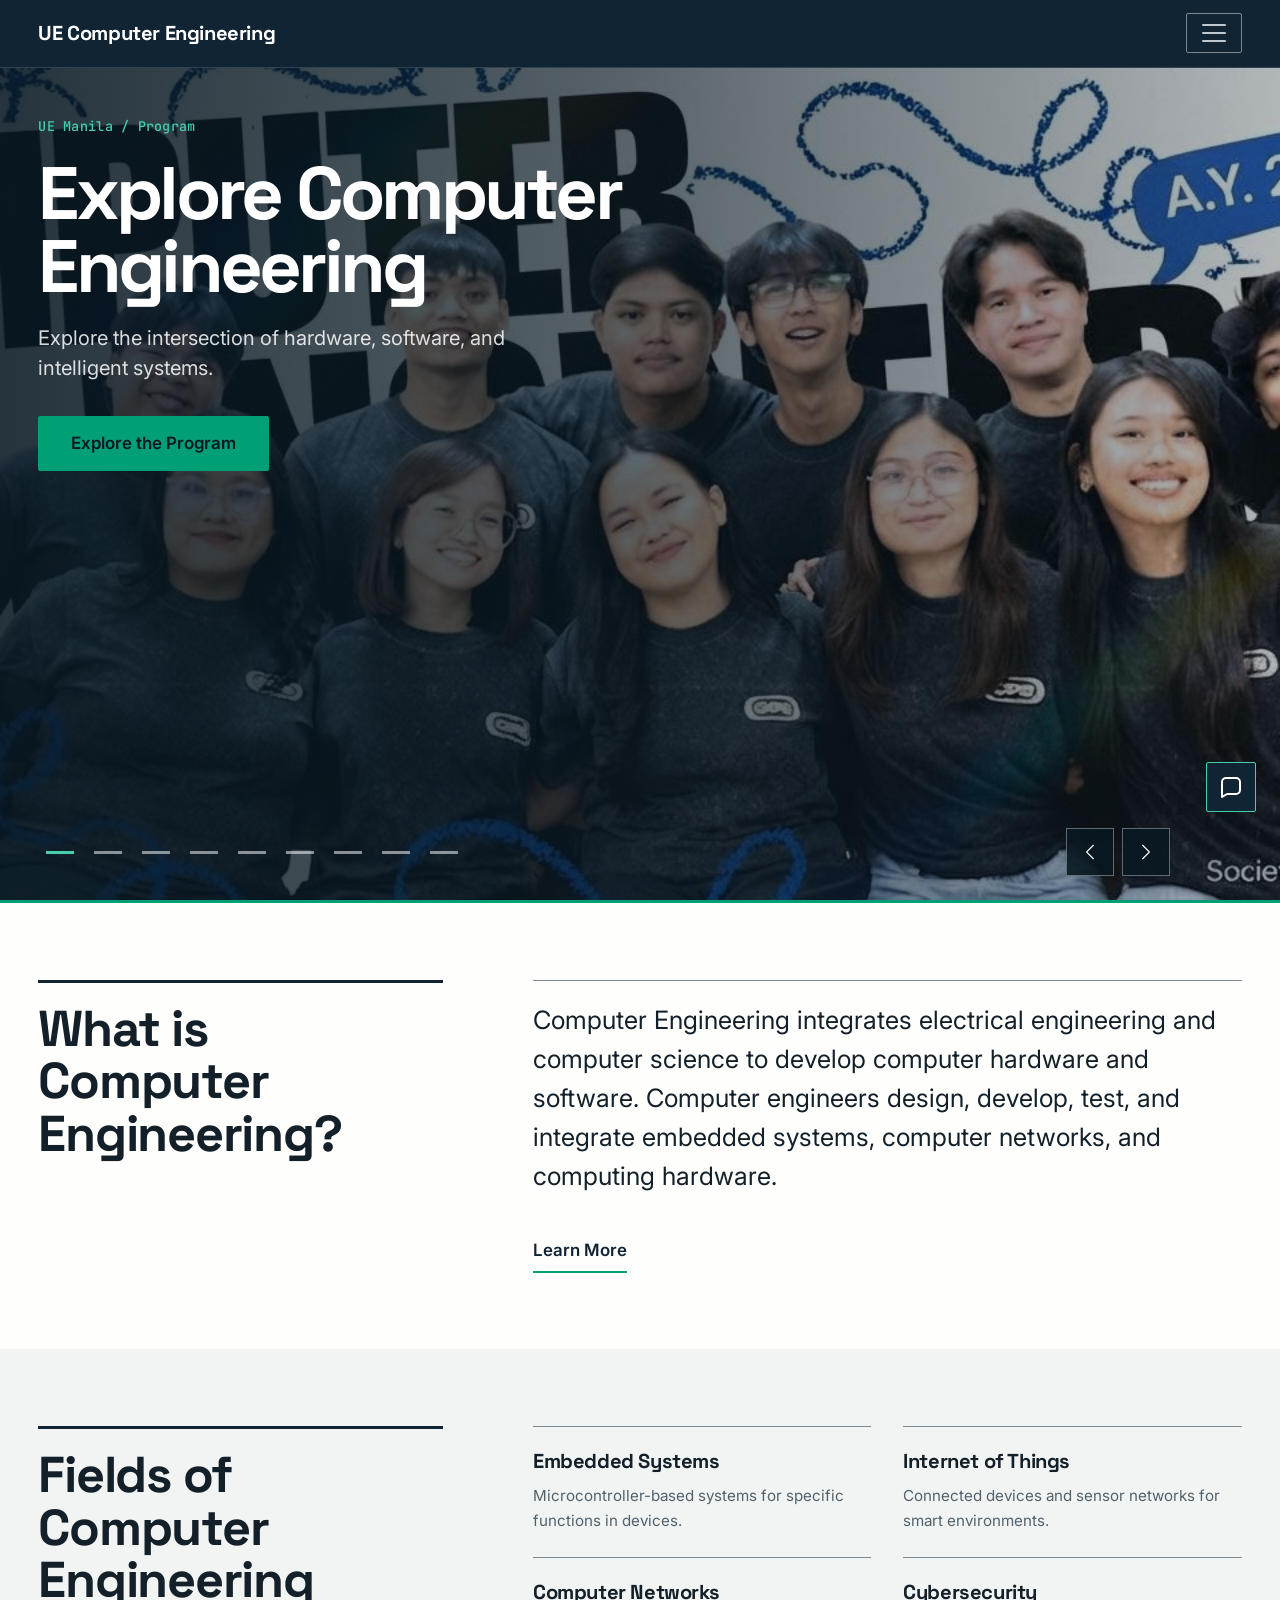
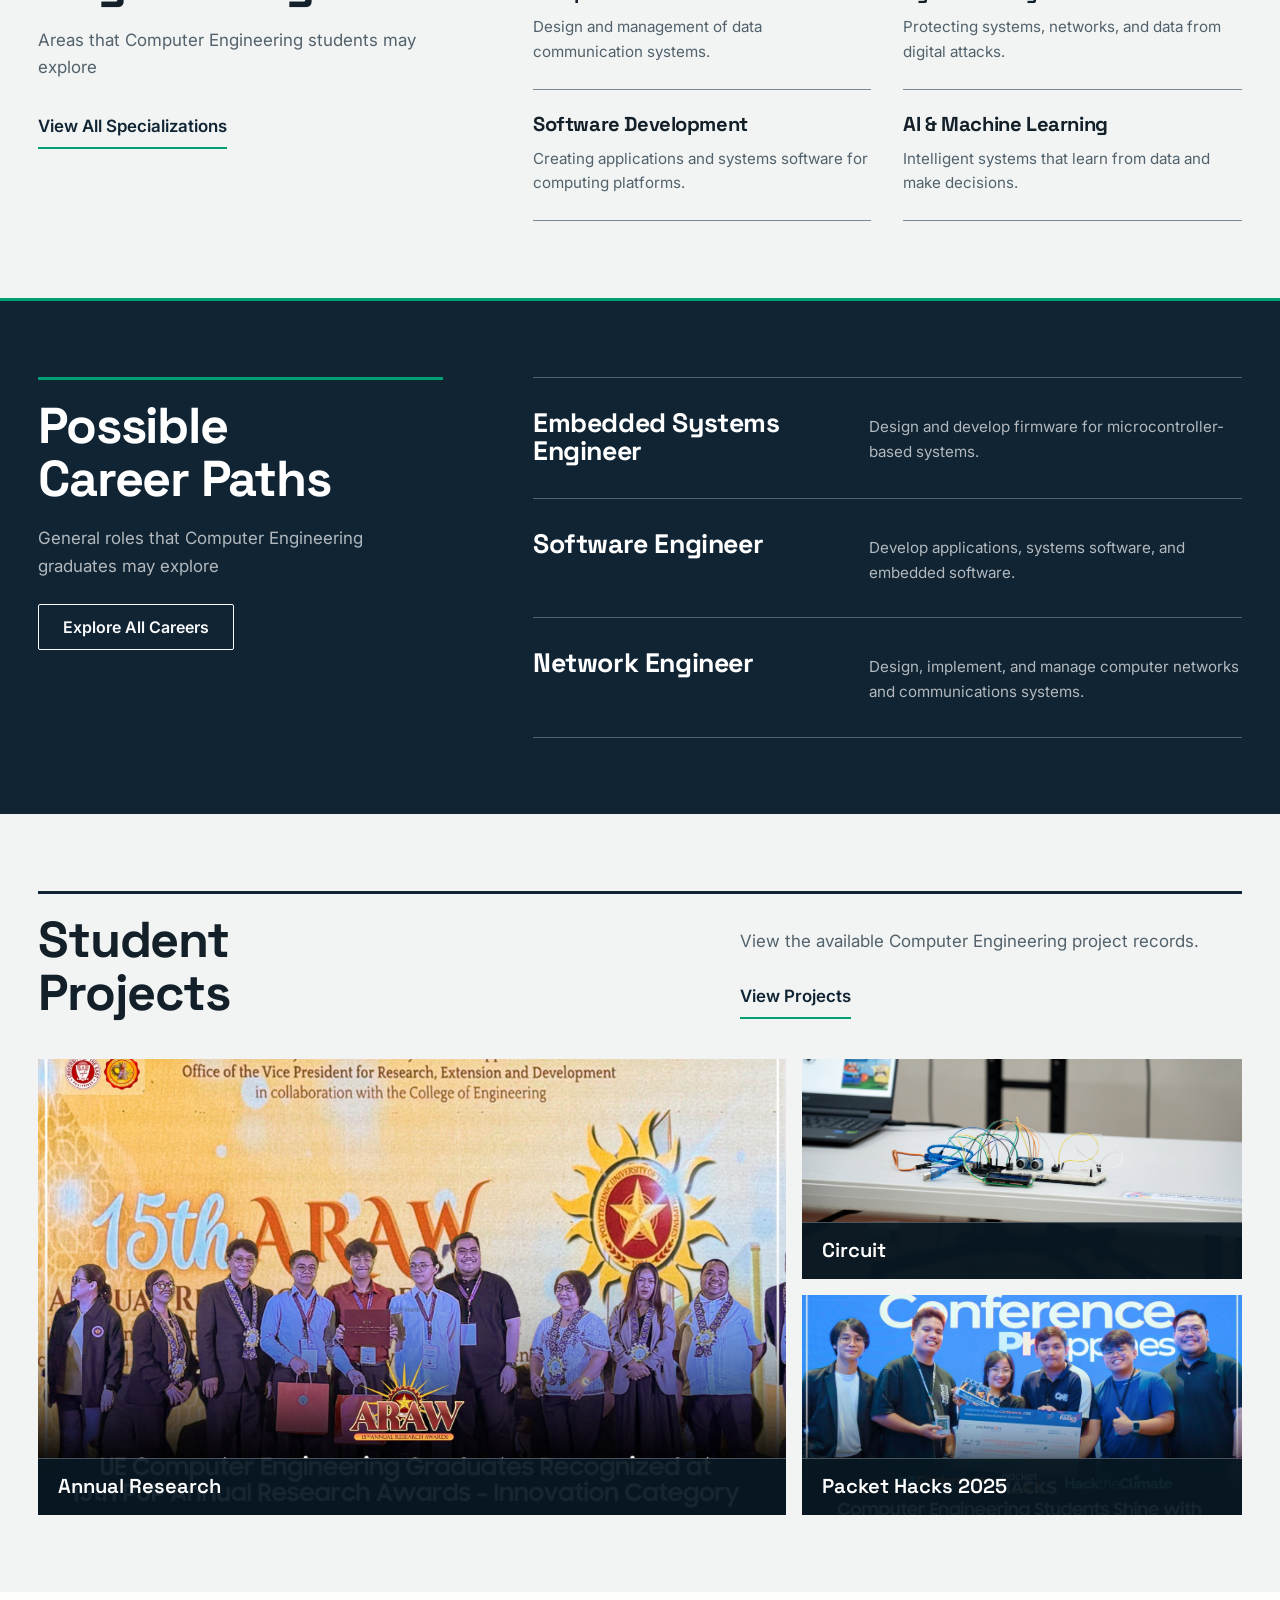
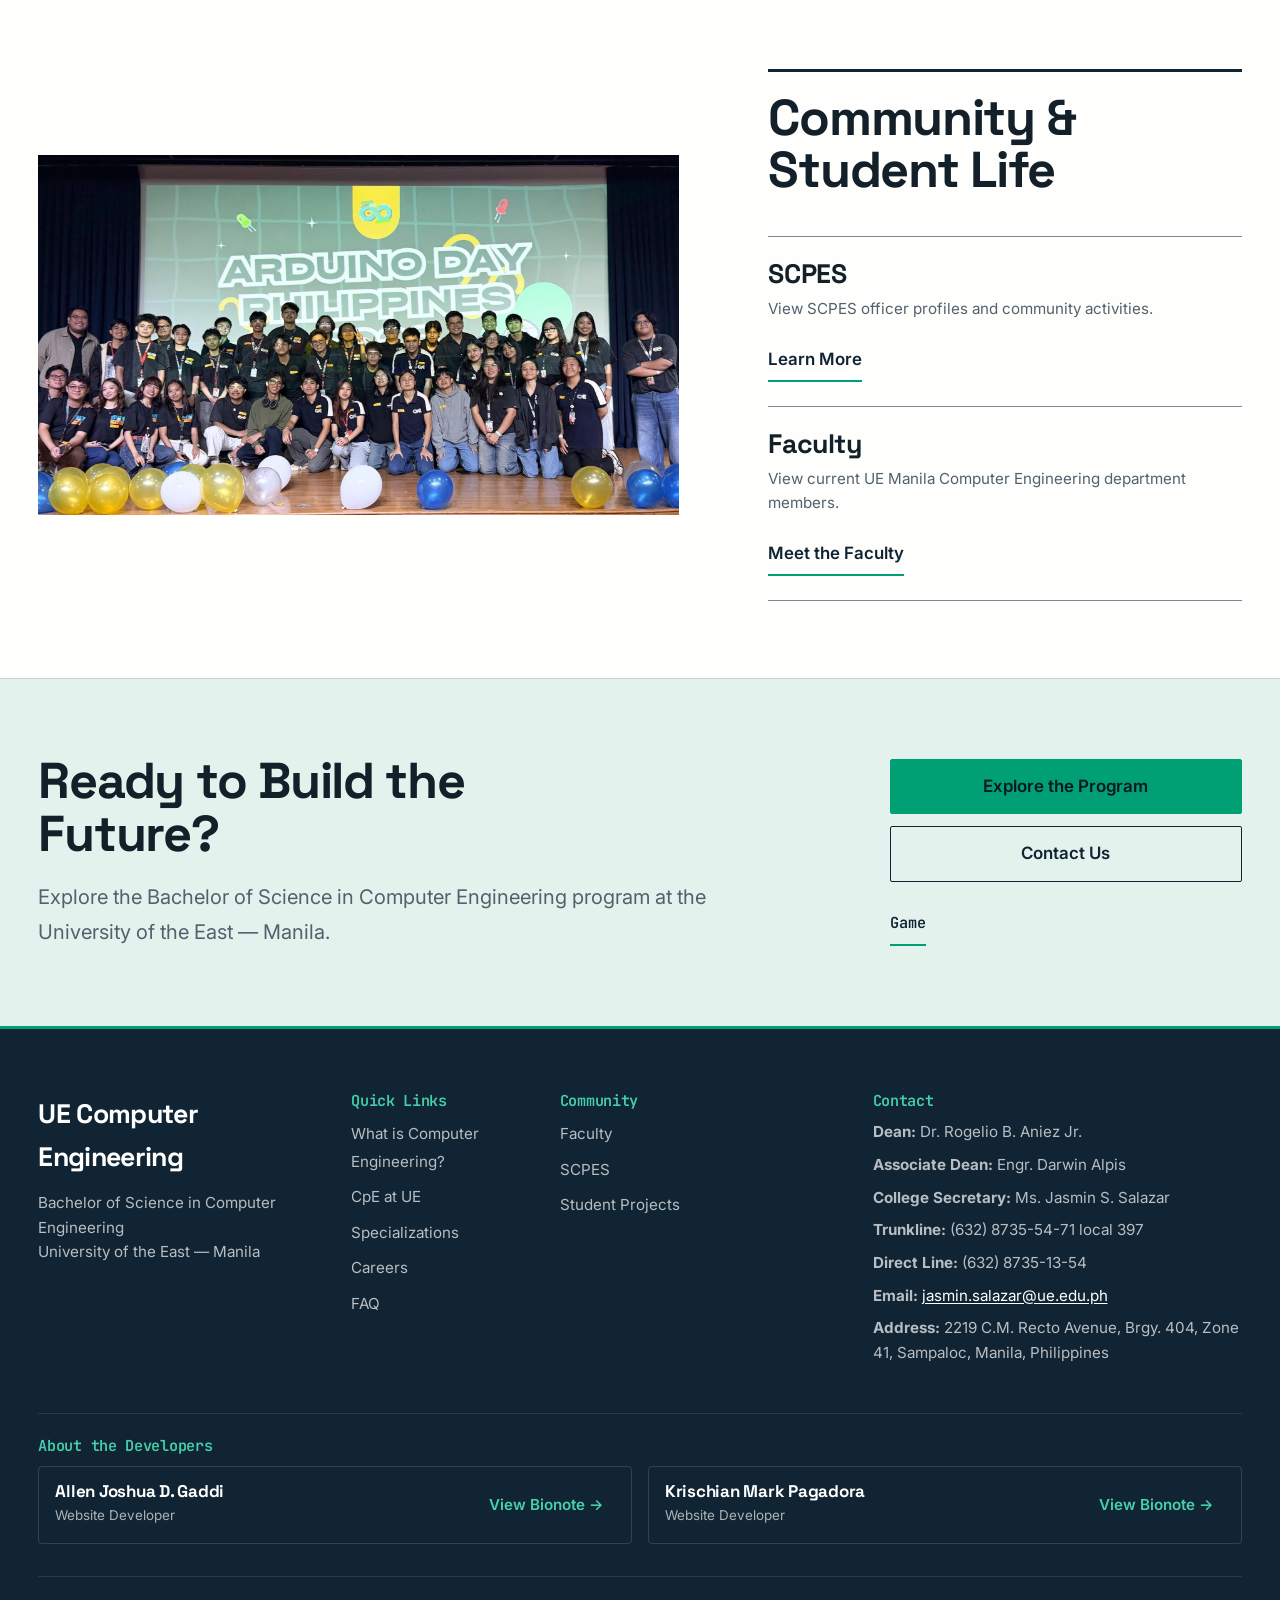
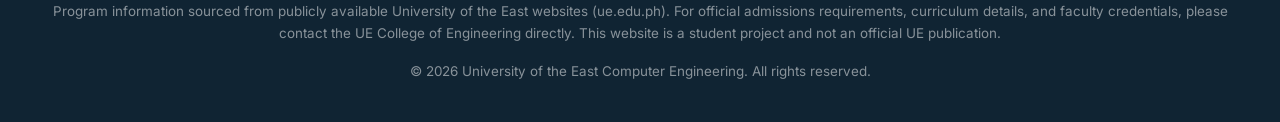
==== commit c4f67ad1: "feat: add developer bionote links to footer" ====
--- a/index.html
+++ b/index.html
@@ -258,7 +258,7 @@
         aria-label="Hero carousel"
         data-i18n-aria-label="a11y.heroCarousel"
       >
-        <div id="heroCarousel" class="carousel slide" data-bs-interval="false" data-bs-keyboard="true" data-bs-touch="true">
+        <div id="heroCarousel" class="carousel slide" data-bs-interval="7000" data-bs-keyboard="true" data-bs-touch="true">
           <div class="carousel-indicators">
             <button
               type="button"
@@ -786,6 +786,25 @@
             </address>
           </div>
         </div>
+        <section class="footer-developers" aria-labelledby="footer-developers-title">
+          <h2 id="footer-developers-title" class="footer-heading" data-i18n="footer.developers.title">About the Developers</h2>
+          <div class="footer-developers__list">
+            <article class="footer-developer">
+              <div>
+                <h3>Allen Joshua D. Gaddi</h3>
+                <p data-i18n="footer.developers.role">Website Developer</p>
+              </div>
+              <a class="footer-developer__link" href="bionote/"><span data-i18n="footer.developers.view">View Bionote</span>&nbsp;<span aria-hidden="true">&rarr;</span></a>
+            </article>
+            <article class="footer-developer">
+              <div>
+                <h3>Krischian Mark Pagadora</h3>
+                <p data-i18n="footer.developers.role">Website Developer</p>
+              </div>
+              <a class="footer-developer__link" href="https://pagadorakrischianmark-debug.github.io/ncp3106_2026_kmpagadora/" target="_blank" rel="noopener noreferrer"><span data-i18n="footer.developers.view">View Bionote</span>&nbsp;<span aria-hidden="true">&rarr;</span></a>
+            </article>
+          </div>
+        </section>
         <div class="footer-bottom">
           <p data-i18n="footer.disclaimer">
             Program information sourced from publicly available University of
--- a/Assets/css/main.css
+++ b/Assets/css/main.css
@@ -719,6 +719,58 @@
 .footer-contact a { color: var(--color-text-on-primary); }
 .footer-contact a:hover { color: var(--color-accent-on-dark); }
 
+.footer-developers {
+  margin-top: var(--space-8);
+  padding-top: var(--space-6);
+  border-top: 1px solid rgba(255, 255, 255, 0.1);
+}
+
+.footer-developers__list {
+  display: grid;
+  grid-template-columns: repeat(2, minmax(0, 1fr));
+  gap: var(--space-4);
+}
+
+.footer-developer {
+  display: grid;
+  grid-template-columns: minmax(0, 1fr) auto;
+  column-gap: var(--space-4);
+  align-items: center;
+  padding: var(--space-4);
+  border: 1px solid rgba(255, 255, 255, 0.14);
+  border-radius: var(--radius-md);
+}
+
+.footer-developer h3 {
+  margin-bottom: var(--space-1);
+  color: var(--color-text-on-primary);
+  font-size: var(--fs-500);
+}
+
+.footer-developer p {
+  margin-bottom: 0;
+  color: rgba(255, 255, 255, 0.65);
+  font-size: var(--fs-300);
+}
+
+.footer-developer__link {
+  display: inline-flex;
+  min-height: 44px;
+  align-items: center;
+  justify-content: center;
+  padding: 0 var(--space-3);
+  color: var(--color-accent-on-dark);
+  font-size: var(--fs-400);
+  font-weight: var(--fw-semibold);
+  text-align: center;
+  text-decoration: none;
+}
+
+.footer-developer__link:hover {
+  color: var(--color-text-on-primary);
+  text-decoration: underline;
+}
+
 .footer-social { list-style: none; padding: 0; margin: var(--space-4) 0 0; display: flex; gap: var(--space-3); }
 
 .footer-social a {
@@ -747,6 +799,22 @@
   font-size: var(--fs-300);
   color: rgba(255, 255, 255, 0.5);
   text-align: center;
+}
+
+@media (max-width: 767.98px) {
+  .footer-developers__list { grid-template-columns: 1fr; }
+
+  .footer-developer {
+    grid-template-columns: 1fr;
+    align-items: start;
+  }
+
+  .footer-developer__link {
+    justify-self: start;
+    margin-top: var(--space-2);
+    padding-right: 0;
+    padding-left: 0;
+  }
 }
 
 /* --- Scroll to Top ------------------------------------------------------- */
